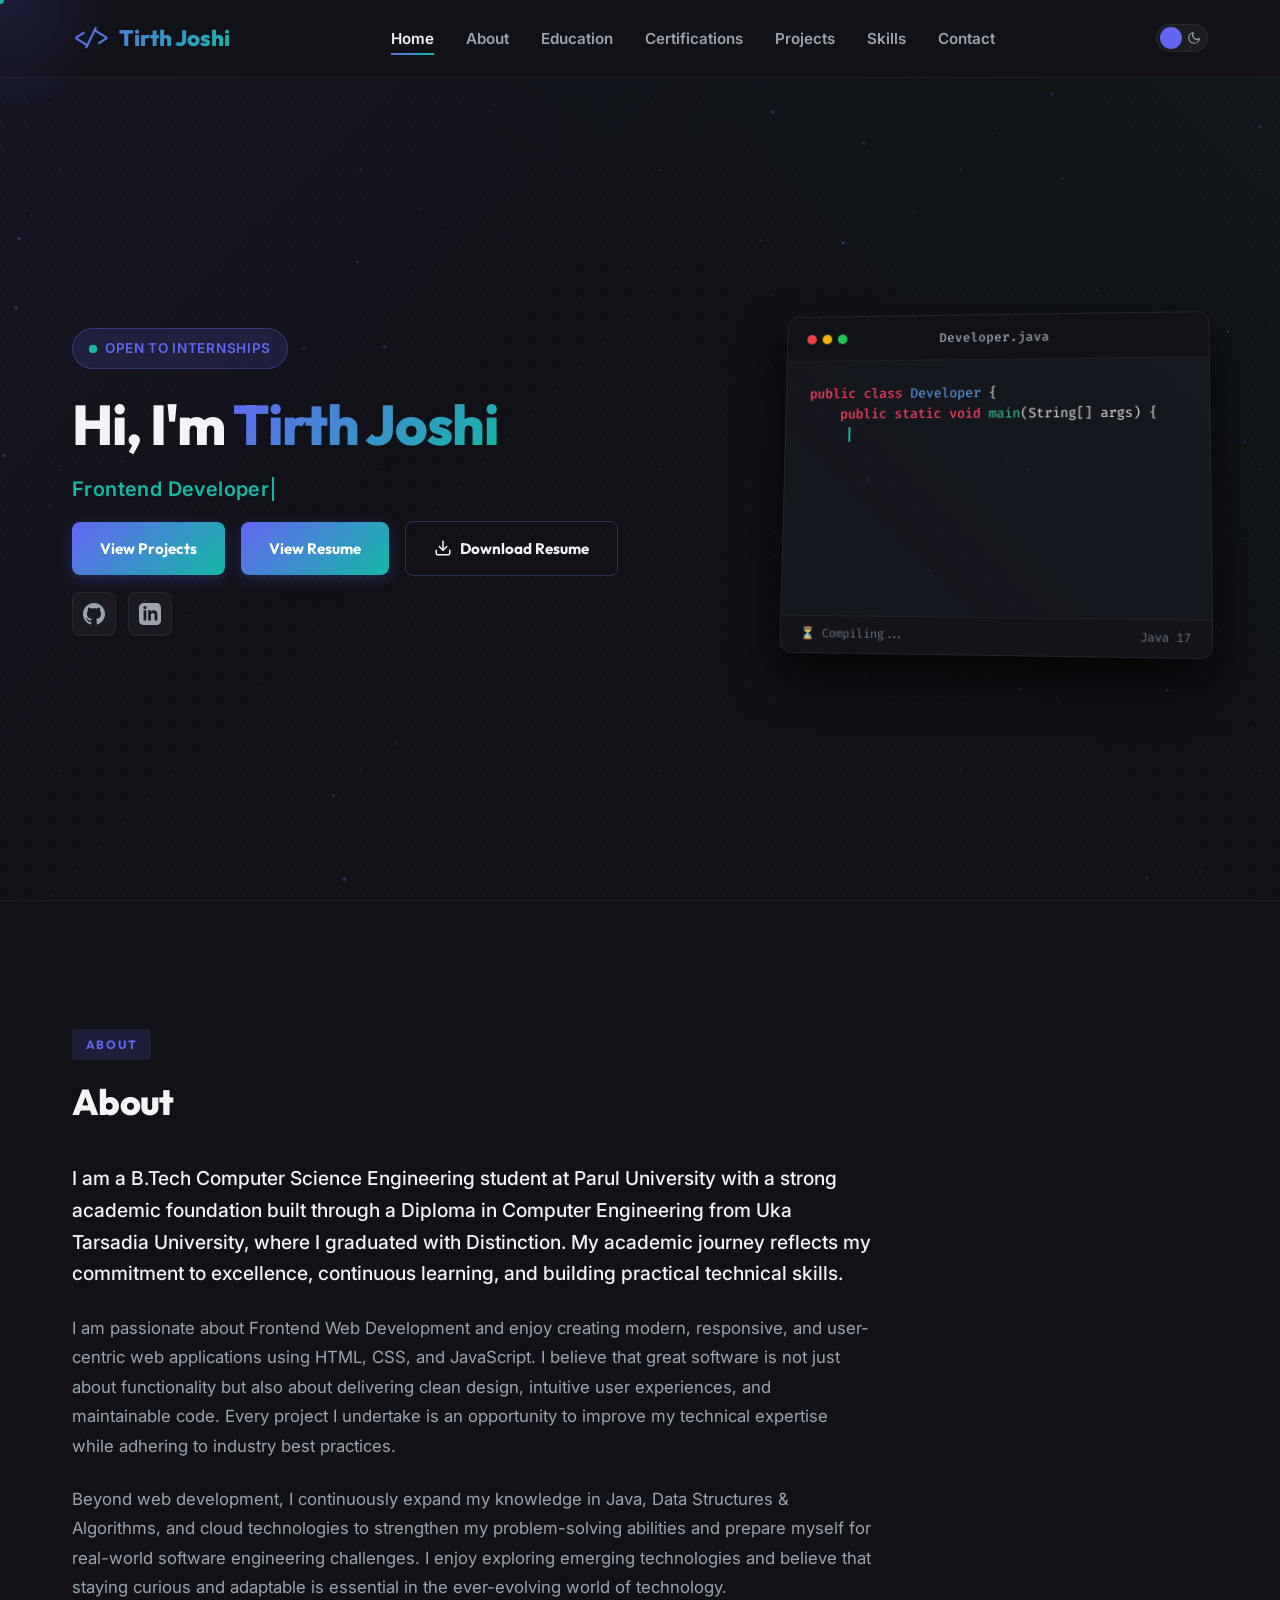
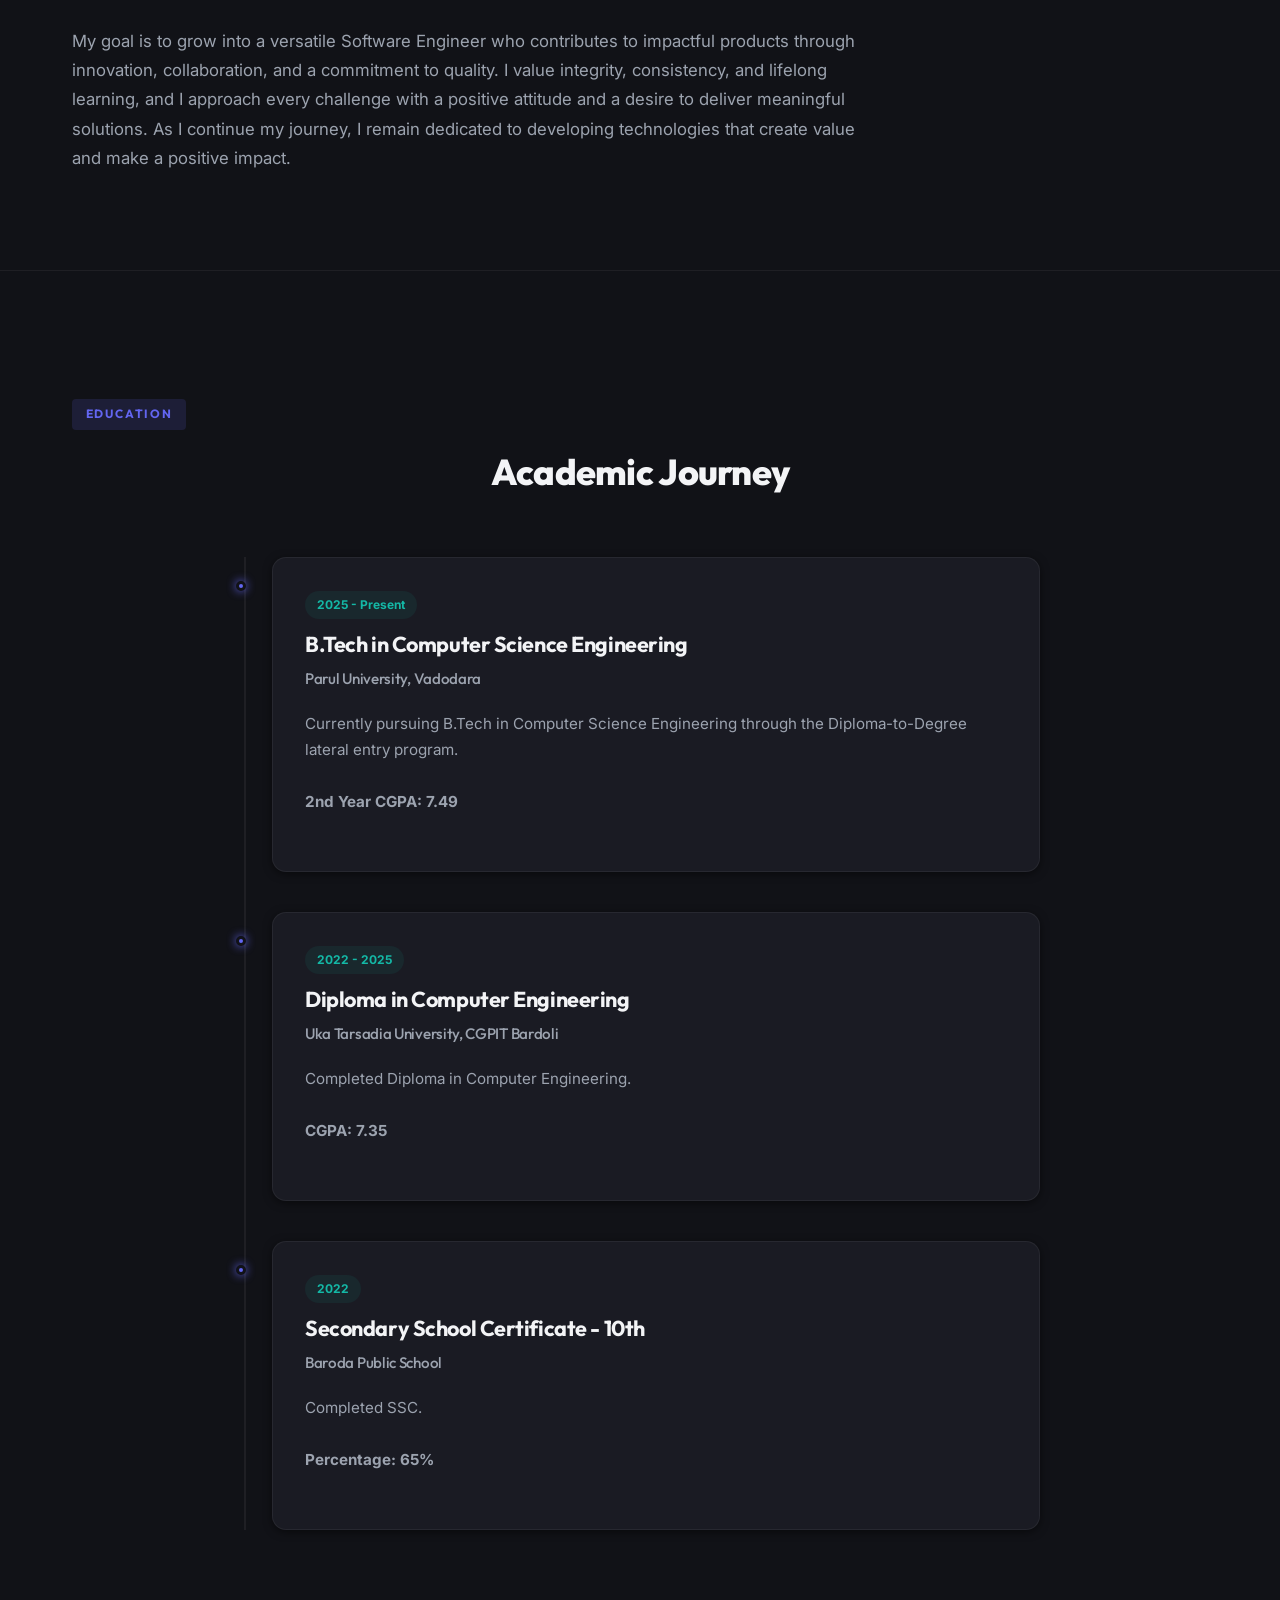
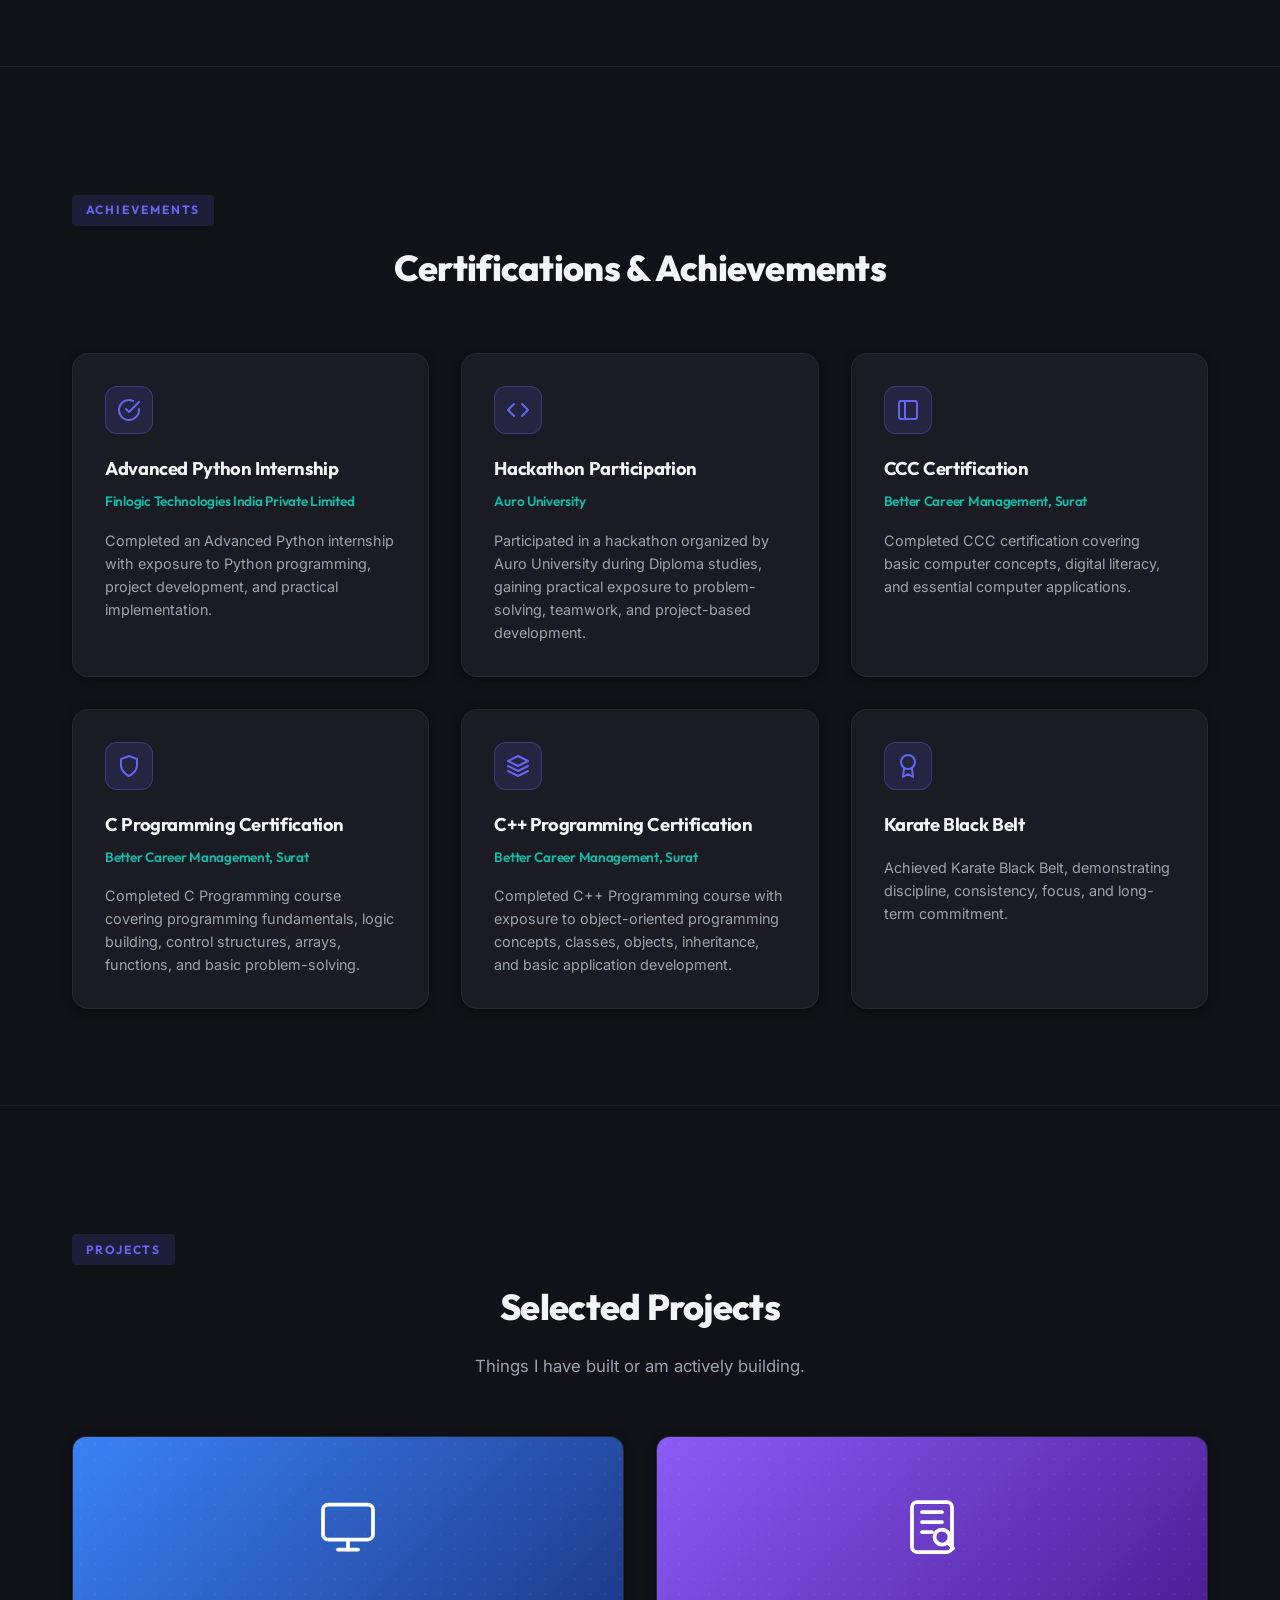
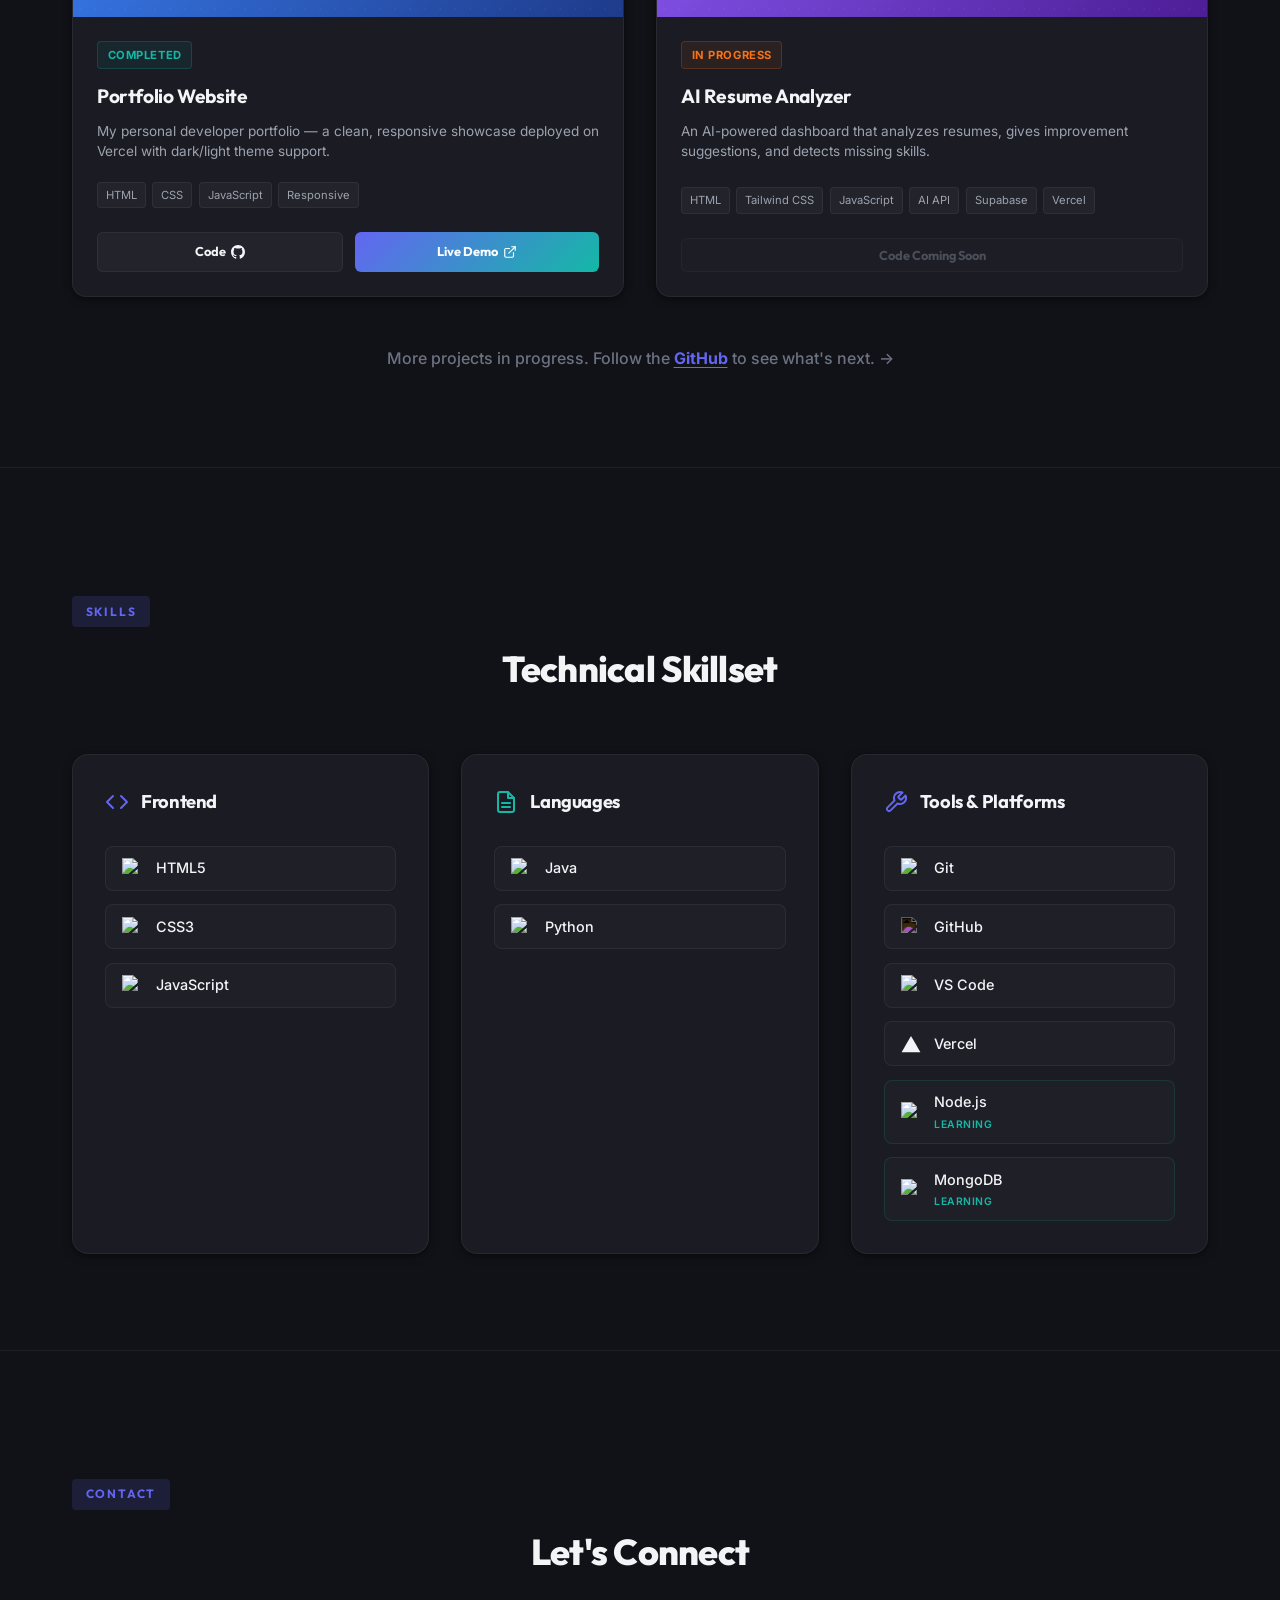
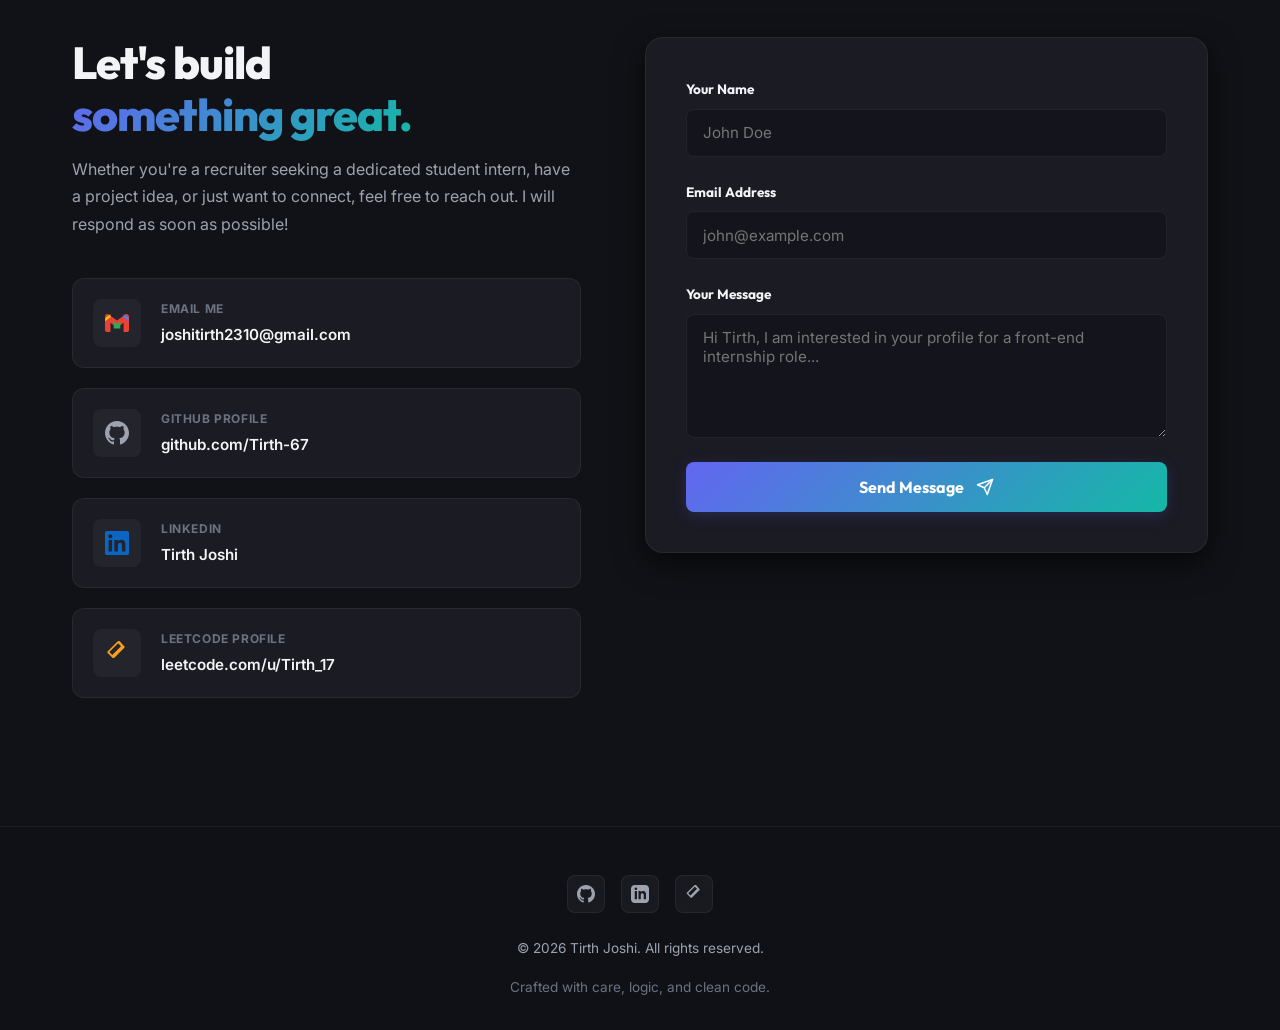
==== index.html @ 49f1813c "Remove tagline from hero section (again)" ====
<!DOCTYPE html>
<html lang="en">

<head>
    <meta charset="UTF-8">
    <meta name="viewport" content="width=device-width, initial-scale=1.0">
    <title>Tirth Joshi | Frontend Developer &amp; CSE Student</title>

    <!-- SEO & Social Media Meta Tags -->
    <meta name="description"
        content="Portfolio of Tirth Joshi — Frontend Developer and CSE Student at Parul University.">
    <meta property="og:title" content="Tirth Joshi | Frontend Developer &amp; CSE Student">
    <meta property="og:description"
        content="Portfolio of Tirth Joshi — Frontend Developer and CSE Student at Parul University">
    <meta property="og:type" content="website">

    <!-- Favicon -->
    <link rel="icon"
        href="data:image/svg+xml,<svg xmlns=%22http://www.w3.org/2000/svg%22 viewBox=%220 0 100 100%22><text y=%22.9em%22 font-size=%2290%22>💻</text></svg>">

    <!-- Google Fonts for Premium Typography -->
    <link rel="preconnect" href="https://fonts.googleapis.com">
    <link rel="preconnect" href="https://fonts.gstatic.com" crossorigin>
    <link
        href="https://fonts.googleapis.com/css2?family=Inter:wght@300;400;500;600;700;800&family=Outfit:wght@300;400;500;600;700;800;900&family=Fira+Code:wght@400;500&display=swap"
        rel="stylesheet">

    <link rel="stylesheet" href="style.css">
</head>

<body class="dark-theme">
    <!-- Interactive Glow & Custom Cursor -->
    <div class="custom-cursor"></div>
    <div class="cursor-glow"></div>

    <!-- Navigation -->
    <nav class="navbar">
        <div class="nav-container">
            <a href="#home" class="logo">
                <span class="logo-symbol">&lt;/&gt;</span> Tirth Joshi
            </a>
            <ul class="nav-menu">
                <li><a href="#home" class="nav-link active">Home</a></li>
                <li><a href="#about" class="nav-link">About</a></li>
                <li><a href="#education" class="nav-link">Education</a></li>
                <li><a href="#certifications" class="nav-link">Certifications</a></li>
                <li><a href="#projects" class="nav-link">Projects</a></li>
                <li><a href="#skills" class="nav-link">Skills</a></li>
                <li><a href="#contact" class="nav-link">Contact</a></li>
            </ul>
            <div class="nav-actions">
                <label class="theme-switch" for="checkbox" title="Toggle Theme">
                    <input type="checkbox" id="checkbox" />
                    <div class="slider round">
                        <span class="icon-sun">
                            <svg width="14" height="14" viewBox="0 0 24 24" fill="none" stroke="currentColor"
                                stroke-width="2" stroke-linecap="round" stroke-linejoin="round">
                                <circle cx="12" cy="12" r="5"></circle>
                                <line x1="12" y1="1" x2="12" y2="3"></line>
                                <line x1="12" y1="21" x2="12" y2="23"></line>
                                <line x1="4.22" y1="4.22" x2="5.64" y2="5.64"></line>
                                <line x1="18.36" y1="18.36" x2="19.78" y2="19.78"></line>
                                <line x1="1" y1="12" x2="3" y2="12"></line>
                                <line x1="21" y1="12" x2="23" y2="12"></line>
                                <line x1="4.22" y1="19.78" x2="5.64" y2="18.36"></line>
                                <line x1="18.36" y1="5.64" x2="19.78" y2="4.22"></line>
                            </svg>
                        </span>
                        <span class="icon-moon">
                            <svg width="14" height="14" viewBox="0 0 24 24" fill="none" stroke="currentColor"
                                stroke-width="2" stroke-linecap="round" stroke-linejoin="round">
                                <path d="M21 12.79A9 9 0 1 1 11.21 3 7 7 0 0 0 21 12.79z"></path>
                            </svg>
                        </span>
                    </div>
                </label>
                <div class="hamburger" id="hamburger" aria-label="Toggle menu">
                    <span></span>
                    <span></span>
                    <span></span>
                </div>
            </div>
        </div>
        <div class="mobile-overlay" id="mobileOverlay"></div>
    </nav>

    <!-- Pages Container (Natural Scrolling) -->
    <main class="main-content">
        <!-- Hero Section -->
        <section id="home" class="hero-section">
            <canvas class="particle-canvas" id="particleCanvas"></canvas>
            <div class="stars"></div>
            <div class="hero-container">
                <div class="hero-grid">
                    <div class="hero-info animate-on-load">
                        <div class="availability-badge">
                            <span class="pulse-dot"></span> Open to Internships
                        </div>
                        <h1 class="hero-title">
                            Hi, I'm <span class="gradient-text">Tirth Joshi</span>
                        </h1>
                        <p class="hero-role"><span class="typewriter-text" id="typewriterText"></span></p>
                        <div class="hero-buttons">
                            <a href="#projects" class="cta-button primary-btn">View Projects</a>

                            <a href="resume.pdf" target="_blank" class="cta-button primary-btn resume-view-btn">View
                                Resume</a>
                            <a href="resume.pdf" download class="cta-button secondary-btn resume-download-btn">
                                <svg width="18" height="18" viewBox="0 0 24 24" fill="none" stroke="currentColor"
                                    stroke-width="2" stroke-linecap="round" stroke-linejoin="round">
                                    <path d="M21 15v4a2 2 0 0 1-2 2H5a2 2 0 0 1-2-2v-4"></path>
                                    <polyline points="7 10 12 15 17 10"></polyline>
                                    <line x1="12" y1="15" x2="12" y2="3"></line>
                                </svg>
                                Download Resume
                            </a>

                            <div class="social-links-inline">
                                <a href="https://github.com/Tirth-67" target="_blank" rel="noopener"
                                    class="social-icon-link" title="GitHub">
                                    <svg width="22" height="22" viewBox="0 0 24 24" fill="currentColor">
                                        <path
                                            d="M12 0c-6.626 0-12 5.373-12 12 0 5.302 3.438 9.8 8.207 11.387.599.111.793-.261.793-.577v-2.234c-3.338.726-4.033-1.416-4.033-1.416-.546-1.387-1.333-1.756-1.333-1.756-1.089-.745.083-.729.083-.729 1.205.084 1.839 1.237 1.839 1.237 1.07 1.834 2.807 1.304 3.492.997.107-.775.418-1.305.762-1.604-2.665-.305-5.467-1.334-5.467-5.931 0-1.311.469-2.381 1.236-3.221-.124-.303-.535-1.524.117-3.176 0 0 1.008-.322 3.301 1.23.957-.266 1.983-.399 3.003-.404 1.02.005 2.047.138 3.006.404 2.291-1.552 3.297-1.23 3.297-1.23.653 1.653.242 2.874.118 3.176.77.84 1.235 1.911 1.235 3.221 0 4.609-2.807 5.624-5.479 5.921.43.372.823 1.102.823 2.222v3.293c0 .319.192.694.801.576 4.765-1.589 8.199-6.086 8.199-11.386 0-6.627-5.373-12-12-12z" />
                                    </svg>
                                </a>
                                <a href="https://www.linkedin.com/in/tirth-joshi-ab0537308/" target="_blank"
                                    rel="noopener" class="social-icon-link" title="LinkedIn">
                                    <svg width="22" height="22" viewBox="0 0 24 24" fill="currentColor">
                                        <path
                                            d="M19 0h-14c-2.761 0-5 2.239-5 5v14c0 2.761 2.239 5 5 5h14c2.762 0 5-2.239 5-5v-14c0-2.761-2.238-5-5-5zm-11 19h-3v-11h3v11zm-1.5-12.268c-.966 0-1.75-.779-1.75-1.75s.784-1.75 1.75-1.75 1.75.779 1.75 1.75-.784 1.75-1.75 1.75zm13.5 12.268h-3v-5.604c0-3.368-4-3.113-4 0v5.604h-3v-11h3v1.765c1.396-2.586 7-2.777 7 2.476v6.759z" />
                                    </svg>
                                </a>
                            </div>
                        </div>
                    </div>

                    <div class="hero-visual animate-on-load">
                        <!-- Glassmorphic Code IDE Preview Card -->
                        <div class="code-card">
                            <div class="code-card-header">
                                <div class="window-controls">
                                    <span class="control close-ctrl"></span>
                                    <span class="control minimize-ctrl"></span>
                                    <span class="control maximize-ctrl"></span>
                                </div>
                                <div class="tab-title">Developer.java</div>
                            </div>
                            <div class="code-card-body">
                                <pre><code id="codeBlock"><span class="code-keyword">public class</span> <span class="code-class">Developer</span> {
    <span class="code-keyword">public static void</span> <span class="code-method">main</span>(String[] args) {
        String name = <span class="code-string">"Tirth Joshi"</span>;
        String[] skills = {
            <span class="code-string">"Web Development"</span>,
            <span class="code-string">"Java Programming"</span>,
            <span class="code-string">"DSA &amp; Algorithms"</span>
        };
        
        <span class="code-keyword">boolean</span> readyToGrow = <span class="code-keyword">true</span>;
        <span class="code-keyword">if</span> (readyToGrow) {
            System.out.println(<span class="code-string">"Ready to build!"</span>);
        }
    }
}</code></pre>
                            </div>
                            <div class="code-card-footer">
                                <span class="terminal-status" id="terminalStatus">⏳ Compiling...</span>
                                <span class="terminal-lang">Java 17</span>
                            </div>
                        </div>
                    </div>
                </div>
            </div>
        </section>

        <!-- About Section -->
        <section id="about" class="about-section scroll-reveal">
            <div class="section-container">
                <span class="section-label">About</span>
                <h2 class="section-title-left">About</h2>
                <div class="about-content">
                    <p class="lead-text">
                        I am a B.Tech Computer Science Engineering student at Parul University with a strong academic
                        foundation built through a Diploma in Computer Engineering from Uka Tarsadia University, where I
                        graduated with Distinction. My academic journey reflects my commitment to excellence, continuous
                        learning, and building practical technical skills.
                    </p>
                    <p>
                        I am passionate about Frontend Web Development and enjoy creating modern, responsive, and
                        user-centric web applications using HTML, CSS, and JavaScript. I believe that great software is
                        not just about functionality but also about delivering clean design, intuitive user experiences,
                        and maintainable code. Every project I undertake is an opportunity to improve my technical
                        expertise while adhering to industry best practices.
                    </p>
                    <p>
                        Beyond web development, I continuously expand my knowledge in Java, Data Structures &amp;
                        Algorithms, and cloud technologies to strengthen my problem-solving abilities and prepare myself
                        for real-world software engineering challenges. I enjoy exploring emerging technologies and
                        believe that staying curious and adaptable is essential in the ever-evolving world of
                        technology.
                    </p>
                    <p>
                        My goal is to grow into a versatile Software Engineer who contributes to impactful products
                        through innovation, collaboration, and a commitment to quality. I value integrity, consistency,
                        and lifelong learning, and I approach every challenge with a positive attitude and a desire to
                        deliver meaningful solutions. As I continue my journey, I remain dedicated to developing
                        technologies that create value and make a positive impact.
                    </p>
                </div>
            </div>
        </section>

        <!-- Education Section -->
        <section id="education" class="education-section scroll-reveal">
            <div class="section-container">
                <span class="section-label">Education</span>
                <h2 class="section-title">Academic Journey</h2>

                <div class="education-timeline">
                    <!-- B.Tech -->
                    <div class="timeline-item reveal-item">
                        <div class="timeline-dot"></div>
                        <div class="timeline-card">
                            <div class="timeline-header">
                                <span class="timeline-date">2025 - Present</span>
                                <h3 class="timeline-degree">B.Tech in Computer Science Engineering</h3>
                                <h4 class="timeline-institute">Parul University, Vadodara</h4>
                            </div>
                            <div class="timeline-body">
                                <p class="timeline-desc">
                                    Currently pursuing B.Tech in Computer Science Engineering through the
                                    Diploma-to-Degree lateral entry program.
                                    <br><br><strong>2nd Year CGPA: 7.49</strong>
                                </p>
                            </div>
                        </div>
                    </div>

                    <!-- Diploma -->
                    <div class="timeline-item reveal-item">
                        <div class="timeline-dot"></div>
                        <div class="timeline-card">
                            <div class="timeline-header">
                                <span class="timeline-date">2022 - 2025</span>
                                <h3 class="timeline-degree">Diploma in Computer Engineering</h3>
                                <h4 class="timeline-institute">Uka Tarsadia University, CGPIT Bardoli</h4>
                            </div>
                            <div class="timeline-body">
                                <p class="timeline-desc">
                                    Completed Diploma in Computer Engineering.
                                    <br><br><strong>CGPA: 7.35</strong>
                                </p>
                            </div>
                        </div>
                    </div>

                    <!-- SSC -->
                    <div class="timeline-item reveal-item">
                        <div class="timeline-dot"></div>
                        <div class="timeline-card">
                            <div class="timeline-header">
                                <span class="timeline-date">2022</span>
                                <h3 class="timeline-degree">Secondary School Certificate - 10th</h3>
                                <h4 class="timeline-institute">Baroda Public School</h4>
                            </div>
                            <div class="timeline-body">
                                <p class="timeline-desc">
                                    Completed SSC.
                                    <br><br><strong>Percentage: 65%</strong>
                                </p>
                            </div>
                        </div>
                    </div>
                </div>
            </div>
        </section>

        <!-- Certifications & Achievements Section -->
        <section id="certifications" class="certifications-section scroll-reveal">
            <div class="section-container">
                <span class="section-label">Achievements</span>
                <h2 class="section-title">Certifications &amp; Achievements</h2>

                <div class="certifications-grid">
                    <!-- Certification 1 -->
                    <div class="cert-card reveal-item">
                        <div class="cert-icon-wrapper">
                            <svg class="cert-icon" viewBox="0 0 24 24" fill="none" stroke="currentColor"
                                stroke-width="2" stroke-linecap="round" stroke-linejoin="round">
                                <path d="M22 11.08V12a10 10 0 1 1-5.93-9.14"></path>
                                <polyline points="22 4 12 14.01 9 11.01"></polyline>
                            </svg>
                        </div>
                        <div class="cert-content">
                            <h3>Advanced Python Internship</h3>
                            <h4>Finlogic Technologies India Private Limited</h4>
                            <p>Completed an Advanced Python internship with exposure to Python programming, project
                                development, and practical implementation.</p>
                        </div>
                    </div>

                    <!-- Certification 2 -->
                    <div class="cert-card reveal-item">
                        <div class="cert-icon-wrapper">
                            <svg class="cert-icon" viewBox="0 0 24 24" fill="none" stroke="currentColor"
                                stroke-width="2" stroke-linecap="round" stroke-linejoin="round">
                                <polyline points="16 18 22 12 16 6"></polyline>
                                <polyline points="8 6 2 12 8 18"></polyline>
                            </svg>
                        </div>
                        <div class="cert-content">
                            <h3>Hackathon Participation</h3>
                            <h4>Auro University</h4>
                            <p>Participated in a hackathon organized by Auro University during Diploma studies, gaining
                                practical exposure to problem-solving, teamwork, and project-based development.</p>
                        </div>
                    </div>

                    <!-- Certification 3 -->
                    <div class="cert-card reveal-item">
                        <div class="cert-icon-wrapper">
                            <svg class="cert-icon" viewBox="0 0 24 24" fill="none" stroke="currentColor"
                                stroke-width="2" stroke-linecap="round" stroke-linejoin="round">
                                <rect x="3" y="3" width="18" height="18" rx="2" ry="2"></rect>
                                <line x1="9" y1="3" x2="9" y2="21"></line>
                            </svg>
                        </div>
                        <div class="cert-content">
                            <h3>CCC Certification</h3>
                            <h4>Better Career Management, Surat</h4>
                            <p>Completed CCC certification covering basic computer concepts, digital literacy, and
                                essential computer applications.</p>
                        </div>
                    </div>

                    <!-- Certification 4 -->
                    <div class="cert-card reveal-item">
                        <div class="cert-icon-wrapper">
                            <svg class="cert-icon" viewBox="0 0 24 24" fill="none" stroke="currentColor"
                                stroke-width="2" stroke-linecap="round" stroke-linejoin="round">
                                <path d="M12 22s8-4 8-10V5l-8-3-8 3v7c0 6 8 10 8 10z"></path>
                            </svg>
                        </div>
                        <div class="cert-content">
                            <h3>C Programming Certification</h3>
                            <h4>Better Career Management, Surat</h4>
                            <p>Completed C Programming course covering programming fundamentals, logic building, control
                                structures, arrays, functions, and basic problem-solving.</p>
                        </div>
                    </div>

                    <!-- Certification 5 -->
                    <div class="cert-card reveal-item">
                        <div class="cert-icon-wrapper">
                            <svg class="cert-icon" viewBox="0 0 24 24" fill="none" stroke="currentColor"
                                stroke-width="2" stroke-linecap="round" stroke-linejoin="round">
                                <path d="M12 2L2 7l10 5 10-5-10-5zM2 17l10 5 10-5M2 12l10 5 10-5"></path>
                            </svg>
                        </div>
                        <div class="cert-content">
                            <h3>C++ Programming Certification</h3>
                            <h4>Better Career Management, Surat</h4>
                            <p>Completed C++ Programming course with exposure to object-oriented programming concepts,
                                classes, objects, inheritance, and basic application development.</p>
                        </div>
                    </div>

                    <!-- Certification 6 -->
                    <div class="cert-card reveal-item">
                        <div class="cert-icon-wrapper">
                            <svg class="cert-icon" viewBox="0 0 24 24" fill="none" stroke="currentColor"
                                stroke-width="2" stroke-linecap="round" stroke-linejoin="round">
                                <circle cx="12" cy="8" r="7"></circle>
                                <polyline points="8.21 13.89 7 23 12 20 17 23 15.79 13.88"></polyline>
                            </svg>
                        </div>
                        <div class="cert-content">
                            <h3>Karate Black Belt</h3>
                            <h4></h4>
                            <p>Achieved Karate Black Belt, demonstrating discipline, consistency, focus, and long-term
                                commitment.</p>
                        </div>
                    </div>
                </div>
            </div>
        </section>

        <!-- Projects Section -->
        <section id="projects" class="projects-section scroll-reveal">
            <div class="section-container">
                <span class="section-label">Projects</span>
                <h2 class="section-title">Selected Projects</h2>
                <p class="section-subtitle">Things I have built or am actively building.</p>

                <div class="projects-grid">
                    <!-- Project 1: Portfolio Website -->
                    <div class="project-card reveal-item" onclick="openModal(0)">
                        <div class="project-card-visual gradient-portfolio">
                            <!-- Laptop SVG -->
                            <svg class="project-svg" viewBox="0 0 24 24" fill="none" stroke="currentColor"
                                stroke-width="1.5">
                                <rect x="2" y="3" width="20" height="14" rx="2" stroke-linecap="round"
                                    stroke-linejoin="round" />
                                <line x1="8" y1="21" x2="16" y2="21" stroke-linecap="round" />
                                <line x1="12" y1="17" x2="12" y2="21" stroke-linecap="round" />
                            </svg>
                        </div>
                        <div class="project-card-content">
                            <div class="project-header-meta">
                                <span class="status-badge completed">Completed</span>
                            </div>
                            <h3>Portfolio Website</h3>
                            <p class="project-summary">My personal developer portfolio — a clean, responsive showcase
                                deployed on Vercel with dark/light theme support.</p>
                            <div class="tech-tags">
                                <span class="tag">HTML</span>
                                <span class="tag">CSS</span>
                                <span class="tag">JavaScript</span>
                                <span class="tag">Responsive</span>
                            </div>
                            <div class="project-card-actions" onclick="event.stopPropagation()">
                                <a href="https://github.com/Tirth-67/tirth-joshi-portfolio" target="_blank"
                                    rel="noopener" class="project-btn github-btn">
                                    Code
                                    <svg width="14" height="14" viewBox="0 0 24 24" fill="currentColor">
                                        <path
                                            d="M12 0c-6.626 0-12 5.373-12 12 0 5.302 3.438 9.8 8.207 11.387.599.111.793-.261.793-.577v-2.234c-3.338.726-4.033-1.416-4.033-1.416-.546-1.387-1.333-1.756-1.333-1.756-1.089-.745.083-.729.083-.729 1.205.084 1.839 1.237 1.839 1.237 1.07 1.834 2.807 1.304 3.492.997.107-.775.418-1.305.762-1.604-2.665-.305-5.467-1.334-5.467-5.931 0-1.311.469-2.381 1.236-3.221-.124-.303-.535-1.524.117-3.176 0 0 1.008-.322 3.301 1.23.957-.266 1.983-.399 3.003-.404 1.02.005 2.047.138 3.006.404 2.291-1.552 3.297-1.23 3.297-1.23.653 1.653.242 2.874.118 3.176.77.84 1.235 1.911 1.235 3.221 0 4.609-2.807 5.624-5.479 5.921.43.372.823 1.102.823 2.222v3.293c0 .319.192.694.801.576 4.765-1.589 8.199-6.086 8.199-11.386 0-6.627-5.373-12-12-12z" />
                                    </svg>
                                </a>
                                <a href="https://tirth-joshi-portfolio.vercel.app" target="_blank" rel="noopener"
                                    class="project-btn live-btn">
                                    Live Demo
                                    <svg width="14" height="14" viewBox="0 0 24 24" fill="none" stroke="currentColor"
                                        stroke-width="2" stroke-linecap="round" stroke-linejoin="round">
                                        <path d="M18 13v6a2 2 0 0 1-2 2H5a2 2 0 0 1-2-2V8a2 2 0 0 1 2-2h6"></path>
                                        <polyline points="15 3 21 3 21 9"></polyline>
                                        <line x1="10" y1="14" x2="21" y2="3"></line>
                                    </svg>
                                </a>
                            </div>
                        </div>
                    </div>

                    <!-- Project 2: AI Resume Analyzer -->
                    <div class="project-card reveal-item" onclick="openModal(1)">
                        <div class="project-card-visual gradient-resume">
                            <!-- Resume/AI SVG -->
                            <svg class="project-svg" viewBox="0 0 24 24" fill="none" stroke="currentColor"
                                stroke-width="1.5">
                                <rect x="4" y="2" width="16" height="20" rx="2" stroke-linecap="round"
                                    stroke-linejoin="round" />
                                <line x1="8" y1="6" x2="16" y2="6" stroke-linecap="round" />
                                <line x1="8" y1="10" x2="16" y2="10" stroke-linecap="round" />
                                <line x1="8" y1="14" x2="12" y2="14" stroke-linecap="round" />
                                <circle cx="16" cy="16" r="3" stroke-linecap="round" stroke-linejoin="round" />
                                <line x1="18.5" y1="18.5" x2="20.5" y2="20.5" stroke-linecap="round" />
                            </svg>
                        </div>
                        <div class="project-card-content">
                            <div class="project-header-meta">
                                <span class="status-badge in-progress">In Progress</span>
                            </div>
                            <h3>AI Resume Analyzer</h3>
                            <p class="project-summary">An AI-powered dashboard that analyzes resumes, gives improvement
                                suggestions, and detects missing skills.</p>
                            <div class="tech-tags">
                                <span class="tag">HTML</span>
                                <span class="tag">Tailwind CSS</span>
                                <span class="tag">JavaScript</span>
                                <span class="tag">AI API</span>
                                <span class="tag">Supabase</span>
                                <span class="tag">Vercel</span>
                            </div>
                            <div class="project-card-actions" onclick="event.stopPropagation()">
                                <button class="project-btn disabled-btn" disabled>Code Coming Soon</button>
                            </div>
                        </div>
                    </div>
                </div>

                <p class="projects-followup">
                    More projects in progress. Follow the <a href="https://github.com/Tirth-67" target="_blank"
                        rel="noopener">GitHub</a> to see what's next. →
                </p>
            </div>
        </section>

        <!-- Skills Section -->
        <section id="skills" class="skills-section scroll-reveal">
            <div class="section-container">
                <span class="section-label">Skills</span>
                <h2 class="section-title">Technical Skillset</h2>

                <div class="skills-grid">
                    <!-- Category 1: Frontend -->
                    <div class="skills-card reveal-item">
                        <div class="skills-card-header">
                            <svg class="skills-cat-svg" width="24" height="24" viewBox="0 0 24 24" fill="none"
                                stroke="var(--accent-color)" stroke-width="2" stroke-linecap="round"
                                stroke-linejoin="round">
                                <polyline points="16 18 22 12 16 6"></polyline>
                                <polyline points="8 6 2 12 8 18"></polyline>
                            </svg>
                            <h3>Frontend</h3>
                        </div>
                        <div class="skills-list">
                            <div class="skill-badge-item">
                                <img src="https://cdn.jsdelivr.net/gh/devicons/devicon/icons/html5/html5-original.svg"
                                    alt="HTML5" loading="lazy">
                                <span>HTML5</span>
                            </div>
                            <div class="skill-badge-item">
                                <img src="https://cdn.jsdelivr.net/gh/devicons/devicon/icons/css3/css3-original.svg"
                                    alt="CSS3" loading="lazy">
                                <span>CSS3</span>
                            </div>
                            <div class="skill-badge-item">
                                <img src="https://cdn.jsdelivr.net/gh/devicons/devicon/icons/javascript/javascript-original.svg"
                                    alt="JavaScript" loading="lazy">
                                <span>JavaScript</span>
                            </div>
                        </div>
                    </div>

                    <!-- Category 2: Languages -->
                    <div class="skills-card reveal-item">
                        <div class="skills-card-header">
                            <svg class="skills-cat-svg" width="24" height="24" viewBox="0 0 24 24" fill="none"
                                stroke="var(--accent-teal)" stroke-width="2" stroke-linecap="round"
                                stroke-linejoin="round">
                                <path d="M14 2H6a2 2 0 0 0-2 2v16a2 2 0 0 0 2 2h12a2 2 0 0 0 2-2V8z"></path>
                                <polyline points="14 2 14 8 20 8"></polyline>
                                <line x1="16" y1="13" x2="8" y2="13"></line>
                                <line x1="16" y1="17" x2="8" y2="17"></line>
                            </svg>
                            <h3>Languages</h3>
                        </div>
                        <div class="skills-list">
                            <div class="skill-badge-item">
                                <img src="https://cdn.jsdelivr.net/gh/devicons/devicon/icons/java/java-original.svg"
                                    alt="Java" loading="lazy">
                                <span>Java</span>
                            </div>
                            <div class="skill-badge-item">
                                <img src="https://cdn.jsdelivr.net/gh/devicons/devicon/icons/python/python-original.svg"
                                    alt="Python" loading="lazy">
                                <span>Python</span>
                            </div>
                        </div>
                    </div>

                    <!-- Category 3: Tools & Platforms -->
                    <div class="skills-card reveal-item">
                        <div class="skills-card-header">
                            <svg class="skills-cat-svg" width="24" height="24" viewBox="0 0 24 24" fill="none"
                                stroke="var(--accent-color)" stroke-width="2" stroke-linecap="round"
                                stroke-linejoin="round">
                                <path
                                    d="M14.7 6.3a1 1 0 0 0 0 1.4l1.6 1.6a1 1 0 0 0 1.4 0l3.77-3.77a6 6 0 0 1-7.94 7.94l-6.91 6.91a2.12 2.12 0 0 1-3-3l6.91-6.91a6 6 0 0 1 7.94-7.94l-3.76 3.76z">
                                </path>
                            </svg>
                            <h3>Tools &amp; Platforms</h3>
                        </div>
                        <div class="skills-list">
                            <div class="skill-badge-item">
                                <img src="https://cdn.jsdelivr.net/gh/devicons/devicon/icons/git/git-original.svg"
                                    alt="Git" loading="lazy">
                                <span>Git</span>
                            </div>
                            <div class="skill-badge-item">
                                <img src="https://cdn.jsdelivr.net/gh/devicons/devicon/icons/github/github-original.svg"
                                    class="github-icon-svg" alt="GitHub" loading="lazy">
                                <span>GitHub</span>
                            </div>
                            <div class="skill-badge-item">
                                <img src="https://cdn.jsdelivr.net/gh/devicons/devicon/icons/vscode/vscode-original.svg"
                                    alt="VS Code" loading="lazy">
                                <span>VS Code</span>
                            </div>
                            <div class="skill-badge-item">
                                <svg width="20" height="20" viewBox="0 0 512 512" fill="currentColor"
                                    class="vercel-icon-svg">
                                    <path d="M256 48l240 416H16z" />
                                </svg>
                                <span>Vercel</span>
                            </div>
                            <div class="skill-badge-item skill-learning">
                                <img src="https://cdn.jsdelivr.net/gh/devicons/devicon/icons/nodejs/nodejs-original.svg"
                                    alt="Node.js" loading="lazy">
                                <div class="skill-name-group">
                                    <span>Node.js</span>
                                    <span class="learning-label">Learning</span>
                                </div>
                            </div>
                            <div class="skill-badge-item skill-learning">
                                <img src="https://cdn.jsdelivr.net/gh/devicons/devicon/icons/mongodb/mongodb-original.svg"
                                    alt="MongoDB" loading="lazy">
                                <div class="skill-name-group">
                                    <span>MongoDB</span>
                                    <span class="learning-label">Learning</span>
                                </div>
                            </div>
                        </div>
                    </div>
                </div>
            </div>
        </section>

        <!-- Contact Section -->
        <section id="contact" class="contact-section scroll-reveal">
            <div class="section-container">
                <span class="section-label">Contact</span>
                <h2 class="section-title">Let's Connect</h2>

                <div class="contact-grid">
                    <!-- Contact Cards / Info Links -->
                    <div class="contact-info-panel">
                        <h3 class="contact-headline">Let's build<br><span class="highlight">something great.</span></h3>
                        <p class="contact-subtext">
                            Whether you're a recruiter seeking a dedicated student intern, have a project idea, or just
                            want to connect, feel free to reach out. I will respond as soon as possible!
                        </p>

                        <div class="contact-cards-group">
                            <a href="mailto:joshitirth2310@gmail.com" class="contact-info-card reveal-item">
                                <span class="card-icon">
                                    <svg class="brand-icon" width="24" height="24" viewBox="0 0 24 24"
                                        xmlns="http://www.w3.org/2000/svg">
                                        <path
                                            d="M24 5.457v13.909c0 .904-.732 1.636-1.636 1.636h-3.819V11.73L12 16.64l-6.545-4.91v9.273H1.636A1.636 1.636 0 0 1 0 19.366V5.457c0-2.023 2.309-3.178 3.927-1.964L5.455 4.64 12 9.548l6.545-4.91 1.528-1.145C21.69 2.28 24 3.434 24 5.457z"
                                            fill="#EA4335" />
                                        <path d="M15.273 17.5v-7.147l-3.273 2.455-3.273-2.455v7.147h6.546z"
                                            fill="#34A853" />
                                        <path
                                            d="M5.455 10.353V3.206L1.636 6.07C.727 6.75 0 7.85 0 9.15v1.203l5.455-4.148z"
                                            fill="#FBBC04" />
                                        <path
                                            d="M18.545 10.353V3.206l3.819 2.864c.909.68 1.636 1.78 1.636 3.08v1.203l-5.455-4.148z"
                                            fill="#4285F4" />
                                    </svg>
                                </span>
                                <div class="card-details">
                                    <span class="card-label">Email Me</span>
                                    <span class="card-value">joshitirth2310@gmail.com</span>
                                </div>
                            </a>

                            <a href="https://github.com/Tirth-67" target="_blank" rel="noopener"
                                class="contact-info-card reveal-item">
                                <span class="card-icon">
                                    <svg class="brand-icon" width="24" height="24" viewBox="0 0 24 24"
                                        fill="currentColor">
                                        <path
                                            d="M12 0c-6.626 0-12 5.373-12 12 0 5.302 3.438 9.8 8.207 11.387.599.111.793-.261.793-.577v-2.234c-3.338.726-4.033-1.416-4.033-1.416-.546-1.387-1.333-1.756-1.333-1.756-1.089-.745.083-.729.083-.729 1.205.084 1.839 1.237 1.839 1.237 1.07 1.834 2.807 1.304 3.492.997.107-.775.418-1.305.762-1.604-2.665-.305-5.467-1.334-5.467-5.931 0-1.311.469-2.381 1.236-3.221-.124-.303-.535-1.524.117-3.176 0 0 1.008-.322 3.301 1.23.957-.266 1.983-.399 3.003-.404 1.02.005 2.047.138 3.006.404 2.291-1.552 3.297-1.23 3.297-1.23.653 1.653.242 2.874.118 3.176.77.84 1.235 1.911 1.235 3.221 0 4.609-2.807 5.624-5.479 5.921.43.372.823 1.102.823 2.222v3.293c0 .319.192.694.801.576 4.765-1.589 8.199-6.086 8.199-11.386 0-6.627-5.373-12-12-12z" />
                                    </svg>
                                </span>
                                <div class="card-details">
                                    <span class="card-label">GitHub Profile</span>
                                    <span class="card-value">github.com/Tirth-67</span>
                                </div>
                            </a>

                            <a href="https://www.linkedin.com/in/tirth-joshi-ab0537308/" target="_blank" rel="noopener"
                                class="contact-info-card reveal-item">
                                <span class="card-icon">
                                    <svg class="brand-icon" width="24" height="24" viewBox="0 0 24 24" fill="#0A66C2">
                                        <path
                                            d="M20.447 20.452h-3.554v-5.569c0-1.328-.027-3.037-1.852-3.037-1.853 0-2.136 1.445-2.136 2.939v5.667H9.351V9h3.414v1.561h.046c.477-.9 1.637-1.85 3.37-1.85 3.601 0 4.267 2.37 4.267 5.455v6.286zM5.337 7.433c-1.144 0-2.063-.926-2.063-2.065 0-1.138.92-2.063 2.063-2.063 1.14 0 2.064.925 2.064 2.063 0 1.139-.925 2.065-2.064 2.065zm1.782 13.019H3.555V9h3.564v11.452zM22.225 0H1.771C.792 0 0 .774 0 1.729v20.542C0 23.227.792 24 1.771 24h20.451C23.2 24 24 23.227 24 22.271V1.729C24 .774 23.2 0 22.222 0h.003z" />
                                    </svg>
                                </span>
                                <div class="card-details">
                                    <span class="card-label">LinkedIn</span>
                                    <span class="card-value">Tirth Joshi</span>
                                </div>
                            </a>

                            <a href="https://leetcode.com/u/Tirth_17/" target="_blank" rel="noopener"
                                class="contact-info-card reveal-item">
                                <span class="card-icon">
                                    <svg class="brand-icon" width="24" height="24" viewBox="0 0 24 24" fill="#FFA116">
                                        <path
                                            d="M13.483 0a1.374 1.374 0 0 0-.961.414l-9.75 9.75a1.374 1.374 0 0 0 0 1.942l4.635 4.635a1.35 1.35 0 0 0 1.912 0l9.75-9.75a1.375 1.375 0 0 0-.41-2.235L14.73.156A1.374 1.374 0 0 0 13.483 0zm-.375 2.183 2.946 2.947-8.79 8.79-2.946-2.947z" />
                                    </svg>
                                </span>
                                <div class="card-details">
                                    <span class="card-label">LeetCode Profile</span>
                                    <span class="card-value">leetcode.com/u/Tirth_17</span>
                                </div>
                            </a>
                        </div>
                    </div>

                    <!-- Web3Forms Form -->
                    <div class="contact-form-panel">
                        <form class="elegant-form" id="contactForm" action="https://api.web3forms.com/submit"
                            method="POST">
                            <input type="hidden" name="access_key" value="ef56aab5-2ebb-40eb-ae9a-ef116f0b7b12">

                            <div class="input-group">
                                <label for="form-name">Your Name</label>
                                <input type="text" id="form-name" name="name" placeholder="John Doe" required>
                            </div>

                            <div class="input-group">
                                <label for="form-email">Email Address</label>
                                <input type="email" id="form-email" name="email" placeholder="john@example.com"
                                    required>
                            </div>

                            <div class="input-group">
                                <label for="form-message">Your Message</label>
                                <textarea id="form-message" rows="5" name="message"
                                    placeholder="Hi Tirth, I am interested in your profile for a front-end internship role..."
                                    required></textarea>
                            </div>

                            <button type="submit" class="send-btn">
                                <span>Send Message</span>
                                <svg width="18" height="18" viewBox="0 0 24 24" fill="none" stroke="currentColor"
                                    stroke-width="2" stroke-linecap="round" stroke-linejoin="round">
                                    <line x1="22" y1="2" x2="11" y2="13"></line>
                                    <polygon points="22 2 15 22 11 13 2 9 22 2"></polygon>
                                </svg>
                            </button>
                        </form>
                    </div>
                </div>
            </div>
        </section>
    </main>

    <!-- Toast Notification Container -->
    <div class="toast-container" id="toastContainer"></div>

    <!-- Project Detail Modal -->
    <div id="projectModal" class="modal">
        <div class="modal-content">
            <span class="close" onclick="closeModal()" aria-label="Close modal">&times;</span>
            <div class="modal-body-content">
                <span class="modal-status-badge" id="modalStatusBadge"></span>
                <h2 id="modalTitle"></h2>
                <p id="modalDescription"></p>
                <div class="modal-tags-container">
                    <h4>Technologies Used:</h4>
                    <div class="modal-tags" id="modalTags"></div>
                </div>
                <div class="modal-links" id="modalLinks"></div>
                <div class="modal-close-wrapper">
                    <button class="modal-button" onclick="closeModal()">Close</button>
                </div>
            </div>
        </div>
    </div>

    <!-- Footer -->
    <!-- Back to Top Button -->
    <button class="back-to-top" id="backToTop" aria-label="Back to top">
        <svg viewBox="0 0 24 24" fill="none" stroke="currentColor" stroke-width="2.5" stroke-linecap="round"
            stroke-linejoin="round">
            <polyline points="18 15 12 9 6 15"></polyline>
        </svg>
    </button>

    <footer class="footer">
        <div class="footer-container">
            <div class="footer-social">
                <a href="https://github.com/Tirth-67" target="_blank" rel="noopener" aria-label="GitHub">
                    <svg width="18" height="18" viewBox="0 0 24 24" fill="currentColor">
                        <path
                            d="M12 0c-6.626 0-12 5.373-12 12 0 5.302 3.438 9.8 8.207 11.387.599.111.793-.261.793-.577v-2.234c-3.338.726-4.033-1.416-4.033-1.416-.546-1.387-1.333-1.756-1.333-1.756-1.089-.745.083-.729.083-.729 1.205.084 1.839 1.237 1.839 1.237 1.07 1.834 2.807 1.304 3.492.997.107-.775.418-1.305.762-1.604-2.665-.305-5.467-1.334-5.467-5.931 0-1.311.469-2.381 1.236-3.221-.124-.303-.535-1.524.117-3.176 0 0 1.008-.322 3.301 1.23.957-.266 1.983-.399 3.003-.404 1.02.005 2.047.138 3.006.404 2.291-1.552 3.297-1.23 3.297-1.23.653 1.653.242 2.874.118 3.176.77.84 1.235 1.911 1.235 3.221 0 4.609-2.807 5.624-5.479 5.921.43.372.823 1.102.823 2.222v3.293c0 .319.192.694.801.576 4.765-1.589 8.199-6.086 8.199-11.386 0-6.627-5.373-12-12-12z" />
                    </svg>
                </a>
                <a href="https://www.linkedin.com/in/tirth-joshi-ab0537308/" target="_blank" rel="noopener"
                    aria-label="LinkedIn">
                    <svg width="18" height="18" viewBox="0 0 24 24" fill="currentColor">
                        <path
                            d="M19 0h-14c-2.761 0-5 2.239-5 5v14c0 2.761 2.239 5 5 5h14c2.762 0 5-2.239 5-5v-14c0-2.761-2.238-5-5-5zm-11 19h-3v-11h3v11zm-1.5-12.268c-.966 0-1.75-.779-1.75-1.75s.784-1.75 1.75-1.75 1.75.779 1.75 1.75-.784 1.75-1.75 1.75zm13.5 12.268h-3v-5.604c0-3.368-4-3.113-4 0v5.604h-3v-11h3v1.765c1.396-2.586 7-2.777 7 2.476v6.759z" />
                    </svg>
                </a>
                <a href="https://leetcode.com/u/Tirth_17/" target="_blank" rel="noopener" aria-label="LeetCode">
                    <svg width="18" height="18" viewBox="0 0 24 24" fill="currentColor">
                        <path
                            d="M13.483 0a1.374 1.374 0 0 0-.961.414l-9.75 9.75a1.374 1.374 0 0 0 0 1.942l4.635 4.635a1.35 1.35 0 0 0 1.912 0l9.75-9.75a1.375 1.375 0 0 0-.41-2.235L14.73.156A1.374 1.374 0 0 0 13.483 0zm-.375 2.183 2.946 2.947-8.79 8.79-2.946-2.947z" />
                    </svg>
                </a>
            </div>
            <p>&copy; 2026 Tirth Joshi. All rights reserved.</p>
            <p class="footer-tagline">Crafted with care, logic, and clean code.</p>
        </div>
    </footer>

    <script src="script.js"></script>
</body>

</html>
---- style.css ----
/* ----------------------------------------------------
   DESIGN SYSTEM & VARIABLES
---------------------------------------------------- */
:root {
    /* Color Palette - Premium Dark with Neon Indigo/Teal */
    --dark-bg: #111217;
    --card-bg: #1a1b23;
    --card-border: rgba(255, 255, 255, 0.06);
    --card-border-hover: rgba(99, 102, 241, 0.35);
    
    --text-color: #f3f4f6;
    --text-light: #9ca3af;
    --text-muted: #6b7280;
    
    --accent-color: #6366f1;       /* Indigo */
    --accent-teal: #14b8a6;        /* Teal */
    --accent-glow: rgba(99, 102, 241, 0.15);
    --accent-gradient: linear-gradient(135deg, #6366f1 0%, #14b8a6 100%);
    
    --nav-bg: rgba(17, 18, 23, 0.8);
    --transition: all 0.35s cubic-bezier(0.4, 0, 0.2, 1);
    --font-heading: 'Outfit', -apple-system, sans-serif;
    --font-body: 'Inter', 'Plus Jakarta Sans', -apple-system, sans-serif;
    --font-mono: 'Fira Code', monospace;
    
    --shadow-sm: 0 2px 8px rgba(0, 0, 0, 0.5);
    --shadow-md: 0 10px 30px rgba(0, 0, 0, 0.6);
    --shadow-lg: 0 20px 50px rgba(0, 0, 0, 0.8);
    --shadow-glow: 0 0 30px rgba(99, 102, 241, 0.2);
}

[data-theme="light"] {
    --dark-bg: #F7F7F5;
    --card-bg: #FAFAFA;
    --card-border: #e5e7eb;
    --card-border-hover: rgba(99, 102, 241, 0.25);
    
    --text-color: #1F2937;
    --text-light: #4b5563;
    --text-muted: #6B7280;
    
    --accent-color: #4f46e5;       /* Premium Blue/Indigo */
    --accent-teal: #0d9488;        /* Darker Teal */
    --accent-glow: rgba(79, 70, 229, 0.08);
    --accent-gradient: linear-gradient(135deg, #4f46e5 0%, #0d9488 100%);
    
    --nav-bg: rgba(247, 247, 245, 0.85);
    --shadow-sm: 0 2px 8px rgba(0, 0, 0, 0.04);
    --shadow-md: 0 10px 30px rgba(0, 0, 0, 0.03);
    --shadow-lg: 0 20px 50px rgba(0, 0, 0, 0.06);
    --shadow-glow: 0 0 30px rgba(79, 70, 229, 0.06);
}

/* ----------------------------------------------------
   BASE RESET & UTILITIES
---------------------------------------------------- */
* {
    margin: 0;
    padding: 0;
    box-sizing: border-box;
    transition: background-color 0.4s ease, color 0.3s ease, border-color 0.4s ease, box-shadow 0.4s ease, fill 0.3s ease;
}

html {
    scroll-behavior: smooth;
    font-size: 16px;
}

body {
    font-family: var(--font-body);
    background: var(--dark-bg);
    color: var(--text-color);
    overflow-x: hidden;
    line-height: 1.65;
    position: relative;
    -webkit-font-smoothing: antialiased;
    font-size: 16px;
}

/* Premium subtle dot-grid background for dark mode */
body::before {
    content: '';
    position: fixed;
    top: 0;
    left: 0;
    width: 100%;
    height: 100%;
    background:
        radial-gradient(circle at 1px 1px, rgba(255, 255, 255, 0.03) 1px, transparent 0),
        linear-gradient(135deg, rgba(99, 102, 241, 0.05) 0%, transparent 45%),
        linear-gradient(225deg, rgba(20, 184, 166, 0.03) 0%, transparent 45%);
    background-size: 24px 24px, 100% 100%, 100% 100%;
    pointer-events: none;
    z-index: -2;
}

[data-theme="light"] body::before {
    background:
        linear-gradient(135deg, rgba(99, 102, 241, 0.03) 0%, transparent 45%),
        linear-gradient(225deg, rgba(20, 184, 166, 0.02) 0%, transparent 45%);
    background-size: 100% 100%, 100% 100%;
}

/* Twinkling stars container under hero */
.stars {
    position: absolute;
    top: 0;
    left: 0;
    width: 100%;
    height: 100%;
    background-image:
        radial-gradient(1.5px 1.5px at 20px 30px, var(--text-light), rgba(0, 0, 0, 0)),
        radial-gradient(1.5px 1.5px at 60px 170px, var(--text-color), rgba(0, 0, 0, 0)),
        radial-gradient(1px 1px at 150px 80px, var(--text-light), rgba(0, 0, 0, 0)),
        radial-gradient(1.5px 1.5px at 290px 310px, var(--text-color), rgba(0, 0, 0, 0));
    background-repeat: repeat;
    background-size: 300px 300px;
    opacity: 0.15;
    pointer-events: none;
    z-index: -1;
}

a {
    color: inherit;
    text-decoration: none;
}

h1, h2, h3, h4 {
    font-family: var(--font-heading);
    font-weight: 700;
    letter-spacing: -0.02em;
}

h1 { font-weight: 800; }
h2 { font-weight: 800; }

/* Custom Interactive Cursor */
.custom-cursor {
    width: 8px;
    height: 8px;
    background: var(--accent-teal);
    border-radius: 50%;
    position: fixed;
    pointer-events: none;
    z-index: 9999;
    transform: translate(-50%, -50%);
    transition: width 0.2s, height 0.2s, background-color 0.2s;
    display: none;
}

.cursor-glow {
    width: 250px;
    height: 250px;
    background: radial-gradient(circle, var(--accent-glow) 0%, transparent 65%);
    position: fixed;
    pointer-events: none;
    z-index: 9998;
    transform: translate(-50%, -50%);
    display: none;
}

@media (pointer: fine) {
    .custom-cursor,
    .cursor-glow {
        display: block;
    }
}

/* ----------------------------------------------------
   NAVIGATION BAR
---------------------------------------------------- */
.navbar {
    position: fixed;
    top: 0;
    left: 0;
    width: 100%;
    background: var(--nav-bg);
    -webkit-backdrop-filter: blur(16px);
    backdrop-filter: blur(16px);
    z-index: 1000;
    padding: 1.25rem 0;
    border-bottom: 1px solid var(--card-border);
    transition: padding 0.3s ease, background 0.3s ease, box-shadow 0.3s ease;
}

.navbar.scrolled {
    padding: 0.8rem 0;
    background: rgba(17, 18, 23, 0.95);
    box-shadow: 0 4px 20px rgba(0, 0, 0, 0.3);
}

[data-theme="light"] .navbar.scrolled {
    background: rgba(247, 247, 245, 0.95);
    box-shadow: 0 4px 20px rgba(0, 0, 0, 0.06);
}

.nav-container {
    max-width: 1200px;
    margin: 0 auto;
    padding: 0 2rem;
    display: flex;
    justify-content: space-between;
    align-items: center;
}

.logo {
    font-size: 1.4rem;
    font-weight: 800;
    display: flex;
    align-items: center;
    gap: 0.5rem;
    font-family: var(--font-heading);
    background: var(--accent-gradient);
    -webkit-background-clip: text;
    -webkit-text-fill-color: transparent;
    background-clip: text;
}

.logo-symbol {
    font-family: var(--font-mono);
    font-weight: 500;
}

.nav-menu {
    display: flex;
    list-style: none;
    gap: 2rem;
    align-items: center;
}

.nav-link {
    font-size: 0.95rem;
    font-weight: 600;
    color: var(--text-light);
    position: relative;
    padding: 0.25rem 0;
    transition: var(--transition);
}

.nav-link:hover,
.nav-link.active {
    color: var(--text-color);
}

.nav-link::after {
    content: '';
    position: absolute;
    bottom: -3px;
    left: 0;
    width: 0;
    height: 2px;
    background: var(--accent-gradient);
    transition: var(--transition);
}

.nav-link.active::after,
.nav-link:hover::after {
    width: 100%;
}

.nav-actions {
    display: flex;
    align-items: center;
    gap: 1.5rem;
}

/* Theme Switch UI */
.theme-switch {
    display: inline-block;
    height: 28px;
    position: relative;
    width: 52px;
}

.theme-switch input {
    display: none;
}

.slider {
    background-color: rgba(255, 255, 255, 0.05);
    bottom: 0;
    cursor: pointer;
    left: 0;
    position: absolute;
    right: 0;
    top: 0;
    transition: 0.4s;
    border-radius: 34px;
    display: flex;
    align-items: center;
    justify-content: space-between;
    padding: 0 6px;
    border: 1px solid var(--card-border);
}

[data-theme="light"] .slider {
    background-color: rgba(0, 0, 0, 0.04);
}

.slider::before {
    background-color: var(--accent-color);
    bottom: 2px;
    content: "";
    height: 22px;
    left: 3px;
    position: absolute;
    transition: 0.4s;
    width: 22px;
    border-radius: 50%;
    z-index: 2;
    box-shadow: 0 2px 4px rgba(0, 0, 0, 0.2);
}

input:checked + .slider::before {
    transform: translateX(22px);
    background-color: var(--accent-teal);
}

.icon-sun,
.icon-moon {
    z-index: 1;
    user-select: none;
    display: flex;
    align-items: center;
    justify-content: center;
    color: var(--text-light);
}

.icon-sun svg,
.icon-moon svg {
    width: 14px;
    height: 14px;
}

/* Hamburger */
.hamburger {
    display: none;
    flex-direction: column;
    cursor: pointer;
    gap: 5px;
    width: 24px;
    height: 18px;
    justify-content: space-between;
}

.hamburger span {
    width: 100%;
    height: 2px;
    background: var(--text-color);
    border-radius: 2px;
    transition: var(--transition);
}

.mobile-overlay {
    position: fixed;
    top: 0;
    left: 0;
    width: 100%;
    height: 100%;
    background: rgba(3, 7, 18, 0.6);
    backdrop-filter: blur(8px);
    -webkit-backdrop-filter: blur(8px);
    z-index: 998;
    opacity: 0;
    visibility: hidden;
    transition: var(--transition);
}

.mobile-overlay.active {
    opacity: 1;
    visibility: visible;
}

/* ----------------------------------------------------
   HERO / HOME SECTION
---------------------------------------------------- */
.hero-section {
    position: relative;
    min-height: 100vh;
    display: flex;
    align-items: center;
    padding: 8rem 0 4rem;
    overflow: hidden;
}

.hero-container {
    max-width: 1200px;
    margin: 0 auto;
    width: 100%;
    padding: 0 2rem;
    display: flex;
    flex-direction: column;
    gap: 4rem;
}

.hero-grid {
    display: grid;
    grid-template-columns: 1.2fr 0.8fr;
    gap: 4rem;
    align-items: center;
}

.hero-info {
    display: flex;
    flex-direction: column;
    align-items: flex-start;
}

.availability-badge {
    display: inline-flex;
    align-items: center;
    gap: 0.5rem;
    background: var(--accent-glow);
    border: 1px solid var(--card-border-hover);
    color: var(--accent-color);
    padding: 0.5rem 1rem;
    border-radius: 50px;
    font-size: 0.85rem;
    font-weight: 600;
    margin-bottom: 1.5rem;
    letter-spacing: 0.05em;
    text-transform: uppercase;
}

[data-theme="light"] .availability-badge {
    color: var(--accent-color);
    background: rgba(79, 70, 229, 0.08);
}

.pulse-dot {
    width: 8px;
    height: 8px;
    background: var(--accent-teal);
    border-radius: 50%;
    position: relative;
}

.pulse-dot::after {
    content: '';
    position: absolute;
    top: 0;
    left: 0;
    width: 100%;
    height: 100%;
    background: inherit;
    border-radius: inherit;
    animation: pulse 1.8s infinite;
}

@keyframes pulse {
    0% {
        transform: scale(1);
        opacity: 1;
    }
    100% {
        transform: scale(2.5);
        opacity: 0;
    }
}

.hero-title {
    font-size: 3.5rem;
    font-weight: 800;
    line-height: 1.15;
    margin-bottom: 1rem;
}

.gradient-text {
    background: var(--accent-gradient);
    -webkit-background-clip: text;
    -webkit-text-fill-color: transparent;
    background-clip: text;
}

.hero-role {
    font-size: 1.25rem;
    color: var(--accent-teal);
    font-weight: 600;
    margin-bottom: 0.75rem;
    letter-spacing: 0.02em;
    min-height: 1.8em;
}

.typewriter-text {
    border-right: 2px solid var(--accent-teal);
    padding-right: 3px;
    animation: blink-caret 0.75s step-end infinite;
}

@keyframes blink-caret {
    0%, 100% { border-color: var(--accent-teal); }
    50% { border-color: transparent; }
}

.hero-tagline {
    font-size: 1rem;
    color: var(--text-muted);
    line-height: 1.6;
    margin-bottom: 2.5rem;
    max-width: 600px;
    font-style: italic;
}

.hero-buttons {
    display: flex;
    align-items: center;
    gap: 1rem;
    flex-wrap: wrap;
}

/* Buttons System */
.cta-button {
    padding: 0.85rem 1.75rem;
    font-size: 0.95rem;
    font-weight: 700;
    border-radius: 8px;
    cursor: pointer;
    display: inline-flex;
    align-items: center;
    justify-content: center;
    gap: 0.5rem;
    transition: var(--transition);
    border: none;
    font-family: var(--font-heading);
}

.primary-btn {
    background: var(--accent-gradient);
    color: #ffffff;
    box-shadow: 0 4px 15px rgba(99, 102, 241, 0.25);
}

.primary-btn:hover {
    transform: translateY(-2px);
    box-shadow: 0 8px 25px rgba(99, 102, 241, 0.45);
}

.secondary-btn {
    background: transparent;
    color: var(--text-color);
    border: 1.5px solid var(--card-border-hover);
}

.secondary-btn:hover {
    background: var(--accent-glow);
    border-color: var(--accent-color);
    transform: translateY(-2px);
}

[data-theme="light"] .secondary-btn {
    background: transparent;
    border-color: rgba(79, 70, 229, 0.25);
}

[data-theme="light"] .secondary-btn:hover {
    background: rgba(79, 70, 229, 0.05);
    border-color: var(--accent-color);
}

/* Resume buttons - distinct styling */
.resume-view-btn {
    /* Inherits primary-btn styles */
}

.resume-download-btn {
    /* Inherits secondary-btn ghost style */
}

.social-links-inline {
    display: flex;
    gap: 0.75rem;
}

.social-icon-link {
    width: 44px;
    height: 44px;
    border-radius: 8px;
    display: flex;
    align-items: center;
    justify-content: center;
    background: rgba(255, 255, 255, 0.04);
    border: 1px solid var(--card-border);
    color: var(--text-light);
    transition: var(--transition);
}

[data-theme="light"] .social-icon-link {
    background: rgba(0, 0, 0, 0.02);
}

.social-icon-link:hover {
    color: var(--text-color);
    background: var(--accent-glow);
    border-color: var(--accent-color);
    transform: translateY(-2px);
}

/* Glassmorphic Code IDE Preview Card */
.hero-visual {
    perspective: 1000px;
}

.code-card {
    background: rgba(26, 27, 35, 0.65);
    border: 1px solid var(--card-border);
    border-radius: 12px;
    box-shadow: var(--shadow-lg);
    backdrop-filter: blur(12px);
    -webkit-backdrop-filter: blur(12px);
    overflow: hidden;
    width: 100%;
    max-width: 480px;
    margin: 0 auto;
    transform: rotateY(-5deg) rotateX(5deg);
    transition: transform 0.5s ease, box-shadow 0.6s ease;
}

.code-card.compiled {
    box-shadow: var(--shadow-lg), 0 0 40px rgba(16, 185, 129, 0.15);
}

.code-card:hover {
    transform: rotateY(0deg) rotateX(0deg) scale(1.02);
}

.code-card-header {
    background: rgba(17, 18, 23, 0.8);
    padding: 0.75rem 1.25rem;
    display: flex;
    align-items: center;
    border-bottom: 1px solid var(--card-border);
    position: relative;
}

.window-controls {
    display: flex;
    gap: 6px;
    position: absolute;
    left: 1.25rem;
}

.control {
    width: 10px;
    height: 10px;
    border-radius: 50%;
    display: inline-block;
}

.close-ctrl { background: #ef4444; }
.minimize-ctrl { background: #eab308; }
.maximize-ctrl { background: #22c55e; }

.tab-title {
    font-size: 0.8rem;
    font-family: var(--font-mono);
    color: var(--text-light);
    margin: 0 auto;
    font-weight: 500;
}

.code-card-body {
    padding: 1.5rem;
    overflow-x: auto;
    max-width: 100%;
}

.code-card-body pre {
    margin: 0;
}

.code-card-body code {
    font-family: var(--font-mono);
    font-size: 0.85rem;
    color: #e5e7eb;
    text-align: left;
    white-space: pre;
    display: block;
    line-height: 1.5;
    min-height: 210px;
}

.code-keyword { color: #f43f5e; font-weight: 500; }
.code-class { color: #60a5fa; }
.code-method { color: #34d399; }
.code-string { color: #fbbf24; }

/* Typing cursor animation */
.typing-cursor {
    display: inline-block;
    width: 2px;
    height: 1.1em;
    background: var(--accent-teal);
    margin-left: 1px;
    vertical-align: text-bottom;
    animation: blink-cursor 0.75s step-end infinite;
}

@keyframes blink-cursor {
    0%, 100% { opacity: 1; }
    50% { opacity: 0; }
}

.code-card-footer {
    background: rgba(17, 18, 23, 0.5);
    padding: 0.5rem 1.25rem;
    border-top: 1px solid var(--card-border);
    display: flex;
    justify-content: space-between;
    font-size: 0.75rem;
    color: var(--text-muted);
    font-family: var(--font-mono);
}

.terminal-status {
    color: var(--text-muted);
    transition: color 0.4s ease;
}

.terminal-status.success {
    color: #10b981;
}

/* ----------------------------------------------------
   SECTIONS LAYOUT & LABELS
---------------------------------------------------- */
section {
    scroll-margin-top: 100px;
}

.section-subtitle {
    text-align: center;
    color: var(--text-light);
    font-size: 1.05rem;
    max-width: 600px;
    margin: -2.5rem auto 3.5rem;
    line-height: 1.6;
}

.section-container {
    max-width: 1200px;
    margin: 0 auto;
    padding: 0 2rem;
}

.section-label {
    display: inline-block;
    font-family: var(--font-heading);
    font-size: 0.75rem;
    font-weight: 700;
    color: var(--accent-color);
    text-transform: uppercase;
    letter-spacing: 0.15em;
    background: var(--accent-glow);
    padding: 0.35rem 0.85rem;
    border-radius: 4px;
    margin-bottom: 0.75rem;
}

.section-title {
    font-size: 2.25rem;
    font-weight: 800;
    text-align: center;
    margin-bottom: 3.5rem;
    color: var(--text-color);
    position: relative;
}

.section-title-left {
    font-size: 2.25rem;
    font-weight: 800;
    margin-bottom: 2rem;
    color: var(--text-color);
}

/* ----------------------------------------------------
   ABOUT SECTION
---------------------------------------------------- */
.about-section {
    padding: 8rem 0 6rem;
    border-top: 1px solid var(--card-border);
}

.about-content {
    display: flex;
    flex-direction: column;
    gap: 1.5rem;
    max-width: 800px;
}

.about-content p {
    color: var(--text-light);
    font-size: 1.05rem;
    line-height: 1.75;
}

.about-content .lead-text {
    font-size: 1.2rem;
    color: var(--text-color);
    font-weight: 500;
    line-height: 1.65;
}

/* ----------------------------------------------------
   EDUCATION SECTION
---------------------------------------------------- */
.education-section {
    padding: 8rem 0 6rem;
    border-top: 1px solid var(--card-border);
}

.education-timeline {
    max-width: 800px;
    margin: 0 auto;
    position: relative;
    padding-left: 2rem;
}

.education-timeline::before {
    content: '';
    position: absolute;
    top: 0;
    left: 4px;
    width: 2px;
    height: 100%;
    background: var(--card-border);
}

.timeline-item {
    position: relative;
    margin-bottom: 2.5rem;
}

.timeline-dot {
    position: absolute;
    left: -2rem;
    top: 1.5rem;
    width: 10px;
    height: 10px;
    background: var(--accent-color);
    border-radius: 50%;
    border: 3px solid var(--dark-bg);
    box-shadow: 0 0 10px var(--accent-color);
    transform: translateX(-4px);
    z-index: 10;
}

.timeline-card {
    background: var(--card-bg);
    border: 1px solid var(--card-border);
    border-radius: 14px;
    padding: 2rem;
    box-shadow: var(--shadow-sm);
    transition: var(--transition);
}

.timeline-card:hover {
    border-color: var(--card-border-hover);
    transform: translateY(-2px);
    box-shadow: var(--shadow-md);
}

.timeline-header {
    margin-bottom: 1.25rem;
}

.timeline-date {
    display: inline-block;
    font-size: 0.75rem;
    font-weight: 700;
    color: var(--accent-teal);
    background: rgba(20, 184, 166, 0.08);
    padding: 0.25rem 0.75rem;
    border-radius: 50px;
    margin-bottom: 0.5rem;
}

.timeline-degree {
    font-size: 1.35rem;
    color: var(--text-color);
    margin-bottom: 0.25rem;
}

.timeline-institute {
    font-size: 0.95rem;
    color: var(--text-light);
    font-weight: 500;
}

.timeline-badge-group {
    display: flex;
    gap: 0.5rem;
    margin-bottom: 1.25rem;
}

.timeline-badge {
    font-size: 0.75rem;
    color: var(--text-light);
    background: rgba(255, 255, 255, 0.04);
    padding: 0.2rem 0.6rem;
    border-radius: 4px;
    border: 1px solid var(--card-border);
}

[data-theme="light"] .timeline-badge {
    background: rgba(0, 0, 0, 0.02);
}

.timeline-desc {
    font-size: 0.95rem;
    color: var(--text-light);
    margin-bottom: 1.5rem;
    line-height: 1.7;
}

.focus-areas h5 {
    font-size: 0.85rem;
    color: var(--text-color);
    margin-bottom: 0.5rem;
    text-transform: uppercase;
    letter-spacing: 0.05em;
}

.focus-badges {
    display: flex;
    flex-wrap: wrap;
    gap: 0.5rem;
}

.focus-badges span {
    font-size: 0.75rem;
    background: var(--accent-glow);
    color: var(--accent-color);
    padding: 0.25rem 0.6rem;
    border-radius: 4px;
    font-weight: 600;
}

/* ----------------------------------------------------
   PROJECTS SECTION
---------------------------------------------------- */
.projects-section {
    padding: 8rem 0 6rem;
    border-top: 1px solid var(--card-border);
}

/* Projects Grid */
.projects-grid {
    display: grid;
    grid-template-columns: repeat(auto-fit, minmax(320px, 1fr));
    gap: 2rem;
}

.project-card {
    background: var(--card-bg);
    border: 1px solid var(--card-border);
    border-radius: 14px;
    overflow: hidden;
    cursor: pointer;
    box-shadow: var(--shadow-sm);
    transition: var(--transition);
    display: flex;
    flex-direction: column;
    position: relative;
}

.project-card::before {
    content: '';
    position: absolute;
    inset: -1px;
    border-radius: 15px;
    padding: 1.5px;
    background: var(--accent-gradient);
    -webkit-mask: linear-gradient(#fff 0 0) content-box, linear-gradient(#fff 0 0);
    -webkit-mask-composite: xor;
    mask-composite: exclude;
    opacity: 0;
    transition: opacity 0.4s ease;
    z-index: 1;
    pointer-events: none;
}

.project-card:hover::before {
    opacity: 1;
}

.project-card:hover {
    transform: translateY(-6px);
    box-shadow: var(--shadow-md), 0 10px 40px rgba(99, 102, 241, 0.12);
}

/* Custom Gradient Visual Headers */
.project-card-visual {
    height: 180px;
    display: flex;
    align-items: center;
    justify-content: center;
    position: relative;
    overflow: hidden;
}

.project-svg {
    width: 60px;
    height: 60px;
    color: #ffffff;
    z-index: 2;
    transition: transform 0.4s ease;
}

.project-card:hover .project-svg {
    transform: scale(1.18) rotate(5deg);
}

.project-card-visual::before {
    content: '';
    position: absolute;
    top: 0;
    left: 0;
    width: 100%;
    height: 100%;
    background-image: radial-gradient(circle, rgba(255, 255, 255, 0.15) 1px, transparent 1px);
    background-size: 15px 15px;
    opacity: 0.35;
    z-index: 1;
}

.gradient-portfolio { background: linear-gradient(135deg, #3b82f6 0%, #1e3a8a 100%); }
.gradient-resume { background: linear-gradient(135deg, #8b5cf6 0%, #4c1d95 100%); }

/* Project details */
.project-card-content {
    padding: 1.5rem;
    display: flex;
    flex-direction: column;
    flex-grow: 1;
}

.project-header-meta {
    display: flex;
    justify-content: space-between;
    align-items: center;
    margin-bottom: 0.75rem;
}

.status-badge {
    font-size: 0.7rem;
    font-weight: 700;
    padding: 0.25rem 0.6rem;
    border-radius: 4px;
    text-transform: uppercase;
    letter-spacing: 0.05em;
}

.status-badge.completed {
    background: rgba(20, 184, 166, 0.08);
    color: var(--accent-teal);
    border: 1px solid rgba(20, 184, 166, 0.2);
}

.status-badge.in-progress {
    background: rgba(249, 115, 22, 0.08);
    color: #f97316;
    border: 1px solid rgba(249, 115, 22, 0.2);
}

.status-badge.coming-soon {
    background: rgba(107, 114, 128, 0.08);
    color: var(--text-light);
    border: 1px solid rgba(107, 114, 128, 0.2);
}

.project-card h3 {
    font-size: 1.2rem;
    color: var(--text-color);
    margin-bottom: 0.5rem;
}

.project-summary {
    font-size: 0.85rem;
    color: var(--text-light);
    line-height: 1.5;
    margin-bottom: 1.25rem;
    flex-grow: 1;
}

.tech-tags {
    display: flex;
    flex-wrap: wrap;
    gap: 0.4rem;
    margin-bottom: 1.5rem;
}

.tag {
    font-size: 0.7rem;
    background: rgba(255, 255, 255, 0.04);
    color: var(--text-light);
    padding: 0.2rem 0.5rem;
    border-radius: 4px;
    border: 1px solid var(--card-border);
}

[data-theme="light"] .tag {
    background: rgba(0, 0, 0, 0.02);
}

.project-card-actions {
    display: flex;
    gap: 0.75rem;
    margin-top: auto;
}

.project-btn {
    flex: 1;
    padding: 0.5rem 0.75rem;
    font-size: 0.8rem;
    font-weight: 700;
    border-radius: 6px;
    text-align: center;
    transition: var(--transition);
    display: inline-flex;
    align-items: center;
    justify-content: center;
    gap: 0.35rem;
    font-family: var(--font-heading);
}

.project-btn.github-btn {
    background: rgba(255, 255, 255, 0.04);
    color: var(--text-color);
    border: 1px solid var(--card-border);
}

.project-btn.github-btn:hover {
    background: var(--accent-glow);
    border-color: var(--accent-color);
}

.project-btn.live-btn {
    background: var(--accent-gradient);
    color: #ffffff;
    border: none;
}

.project-btn.live-btn:hover {
    opacity: 0.95;
    transform: translateY(-1px);
}

.disabled-btn {
    background: rgba(255, 255, 255, 0.02) !important;
    color: var(--text-muted) !important;
    border: 1px solid var(--card-border) !important;
    cursor: not-allowed;
    opacity: 0.6;
}

[data-theme="light"] .disabled-btn {
    background: rgba(0, 0, 0, 0.02) !important;
}

/* Projects follow-up text */
.projects-followup {
    text-align: center;
    margin-top: 3rem;
    font-size: 1rem;
    color: var(--text-muted);
    font-weight: 500;
}

.projects-followup a {
    color: var(--accent-color);
    font-weight: 700;
    text-decoration: underline;
    text-underline-offset: 3px;
    transition: var(--transition);
}

.projects-followup a:hover {
    color: var(--accent-teal);
}

/* ----------------------------------------------------
   SKILLS SECTION
---------------------------------------------------- */
.skills-section {
    padding: 8rem 0 6rem;
    border-top: 1px solid var(--card-border);
}

.skills-grid {
    display: grid;
    grid-template-columns: repeat(3, 1fr);
    gap: 2rem;
}

.skills-card {
    background: var(--card-bg);
    border: 1px solid var(--card-border);
    padding: 2rem;
    border-radius: 16px;
    box-shadow: var(--shadow-sm);
    transition: var(--transition);
}

.skills-card:hover {
    transform: translateY(-4px);
    border-color: var(--card-border-hover);
    box-shadow: var(--shadow-md);
}

.skills-card-header {
    display: flex;
    align-items: center;
    gap: 0.75rem;
    margin-bottom: 1.75rem;
}

.skills-cat-svg {
    flex-shrink: 0;
}

.skills-card-header h3 {
    font-size: 1.15rem;
    color: var(--text-color);
}

.skills-list {
    display: flex;
    flex-direction: column;
    gap: 0.85rem;
}

/* Skills Badges */
.skill-badge-item {
    display: flex;
    align-items: center;
    gap: 0.85rem;
    padding: 0.6rem 1rem;
    background: rgba(255, 255, 255, 0.02);
    border: 1px solid var(--card-border);
    border-radius: 8px;
    transition: var(--transition);
}

[data-theme="light"] .skill-badge-item {
    background: rgba(0, 0, 0, 0.02);
}

.skill-badge-item img {
    width: 20px;
    height: 20px;
    flex-shrink: 0;
}

.skill-badge-item span {
    font-size: 0.9rem;
    font-weight: 500;
    color: var(--text-color);
}

.skill-badge-item:hover {
    transform: translateX(6px);
    background: var(--accent-glow);
    border-color: var(--accent-color);
}

/* Learning label for skills */
.skill-name-group {
    display: flex;
    flex-direction: column;
    gap: 0.1rem;
}

.skill-name-group span:first-child {
    font-size: 0.9rem;
    font-weight: 500;
    color: var(--text-color);
}

.learning-label {
    font-size: 0.65rem !important;
    color: var(--accent-teal) !important;
    font-weight: 600 !important;
    text-transform: uppercase;
    letter-spacing: 0.05em;
}

.skill-learning {
    border-color: rgba(20, 184, 166, 0.15);
}

.skill-learning:hover {
    background: rgba(20, 184, 166, 0.08);
    border-color: var(--accent-teal);
}

.github-icon-svg {
    filter: invert(1);
}

[data-theme="light"] .github-icon-svg {
    filter: invert(0);
}

/* ----------------------------------------------------
   CERTIFICATIONS SECTION
---------------------------------------------------- */
.certifications-section {
    padding: 8rem 0 6rem;
    border-top: 1px solid var(--card-border);
}

.certifications-grid {
    display: grid;
    grid-template-columns: repeat(auto-fit, minmax(300px, 1fr));
    gap: 2rem;
}

.cert-card {
    background: var(--card-bg);
    border: 1px solid var(--card-border);
    padding: 2rem;
    border-radius: 16px;
    box-shadow: var(--shadow-sm);
    transition: var(--transition);
    display: flex;
    flex-direction: column;
    gap: 1.25rem;
}

.cert-card:hover {
    transform: translateY(-4px);
    border-color: var(--card-border-hover);
    box-shadow: var(--shadow-md);
}

.cert-icon-wrapper {
    width: 48px;
    height: 48px;
    background: var(--accent-glow);
    border-radius: 12px;
    display: flex;
    align-items: center;
    justify-content: center;
    color: var(--accent-color);
    border: 1px solid var(--card-border-hover);
}

.cert-icon {
    width: 24px;
    height: 24px;
}

.cert-content h3 {
    font-size: 1.15rem;
    color: var(--text-color);
    margin-bottom: 0.35rem;
}

.cert-content h4 {
    font-size: 0.85rem;
    color: var(--accent-teal);
    margin-bottom: 1rem;
    font-weight: 600;
}

.cert-content p {
    font-size: 0.9rem;
    color: var(--text-light);
    line-height: 1.6;
}

/* ----------------------------------------------------
   CONTACT SECTION & FORM
---------------------------------------------------- */
.contact-section {
    padding: 8rem 0 8rem;
    border-top: 1px solid var(--card-border);
}

.contact-grid {
    display: grid;
    grid-template-columns: 0.95fr 1.05fr;
    gap: 4rem;
    align-items: start;
}

.contact-headline {
    font-size: 2.8rem;
    line-height: 1.15;
    font-weight: 800;
    margin-bottom: 1rem;
}

.contact-headline .highlight {
    background: var(--accent-gradient);
    -webkit-background-clip: text;
    -webkit-text-fill-color: transparent;
    background-clip: text;
}

.contact-subtext {
    font-size: 1rem;
    color: var(--text-light);
    line-height: 1.7;
    margin-bottom: 2.5rem;
}

.contact-cards-group {
    display: flex;
    flex-direction: column;
    gap: 1.25rem;
}

.contact-info-card {
    display: flex;
    align-items: center;
    gap: 1.25rem;
    padding: 1.25rem;
    background: var(--card-bg);
    border: 1px solid var(--card-border);
    border-radius: 12px;
    transition: var(--transition);
}

.contact-info-card:hover {
    transform: translateX(8px);
    border-color: var(--card-border-hover);
    box-shadow: var(--shadow-sm);
    background: var(--accent-glow);
}

.card-icon {
    font-size: 1.5rem;
    width: 48px;
    height: 48px;
    border-radius: 8px;
    background: rgba(255, 255, 255, 0.04);
    display: flex;
    align-items: center;
    justify-content: center;
    color: var(--text-light);
    transition: var(--transition);
    flex-shrink: 0;
}

[data-theme="light"] .card-icon {
    background: rgba(0, 0, 0, 0.02);
}

.contact-info-card:hover .card-icon {
    background: var(--accent-color);
    color: #ffffff;
}

.card-details {
    display: flex;
    flex-direction: column;
    gap: 0.2rem;
}

.card-label {
    font-size: 0.75rem;
    text-transform: uppercase;
    letter-spacing: 0.05em;
    color: var(--text-muted);
    font-weight: 700;
}

.card-value {
    font-size: 0.95rem;
    font-weight: 600;
    color: var(--text-color);
}

/* Elegant Form */
.elegant-form {
    background: var(--card-bg);
    border: 1px solid var(--card-border);
    padding: 2.5rem;
    border-radius: 18px;
    box-shadow: var(--shadow-md);
    display: flex;
    flex-direction: column;
    gap: 1.5rem;
}

.input-group {
    display: flex;
    flex-direction: column;
    gap: 0.5rem;
}

.input-group label {
    font-size: 0.85rem;
    font-weight: 700;
    color: var(--text-color);
    font-family: var(--font-heading);
}

.input-group input,
.input-group textarea {
    width: 100%;
    padding: 0.85rem 1rem;
    background: rgba(0, 0, 0, 0.2);
    border: 1px solid var(--card-border);
    border-radius: 8px;
    font-family: inherit;
    font-size: 0.95rem;
    color: var(--text-color);
    transition: var(--transition);
}

[data-theme="light"] .input-group input,
[data-theme="light"] .input-group textarea {
    background: rgba(0, 0, 0, 0.02);
}

.input-group input:focus,
.input-group textarea:focus {
    outline: none;
    border-color: var(--accent-color);
    background: rgba(99, 102, 241, 0.02);
    box-shadow: 0 0 0 3px rgba(99, 102, 241, 0.15);
}

.send-btn {
    display: flex;
    align-items: center;
    justify-content: center;
    gap: 0.75rem;
    padding: 0.95rem;
    background: var(--accent-gradient);
    color: #ffffff;
    border: none;
    border-radius: 8px;
    font-size: 1rem;
    font-weight: 700;
    cursor: pointer;
    transition: var(--transition);
    font-family: var(--font-heading);
    box-shadow: 0 4px 15px rgba(99, 102, 241, 0.2);
}

.send-btn:hover {
    transform: translateY(-2px);
    box-shadow: 0 8px 25px rgba(99, 102, 241, 0.35);
}

/* ----------------------------------------------------
   MODAL POPUP
---------------------------------------------------- */
.modal {
    display: none;
    position: fixed;
    z-index: 2000;
    left: 0;
    top: 0;
    width: 100%;
    height: 100%;
    background-color: rgba(3, 7, 18, 0.8);
    backdrop-filter: blur(8px);
    -webkit-backdrop-filter: blur(8px);
    animation: modalFadeIn 0.3s ease;
}

@keyframes modalFadeIn {
    from { opacity: 0; }
    to { opacity: 1; }
}

.modal-content {
    background: var(--card-bg);
    margin: 10vh auto;
    padding: 2.5rem;
    border: 1px solid var(--card-border);
    border-radius: 16px;
    width: 90%;
    max-width: 580px;
    box-shadow: var(--shadow-lg);
    position: relative;
    animation: modalSlideDown 0.35s cubic-bezier(0.34, 1.56, 0.64, 1);
}

@keyframes modalSlideDown {
    from {
        opacity: 0;
        transform: translateY(-40px) scale(0.95);
    }
    to {
        opacity: 1;
        transform: translateY(0) scale(1);
    }
}

.close {
    position: absolute;
    right: 1.5rem;
    top: 1.25rem;
    color: var(--text-light);
    font-size: 2rem;
    font-weight: 300;
    cursor: pointer;
    transition: var(--transition);
    line-height: 1;
}

.close:hover {
    color: var(--text-color);
}

.modal-body-content {
    display: flex;
    flex-direction: column;
    gap: 1.25rem;
    text-align: left;
}

.modal-status-badge {
    align-self: flex-start;
    font-size: 0.7rem;
    font-weight: 700;
    padding: 0.25rem 0.6rem;
    border-radius: 4px;
    text-transform: uppercase;
    letter-spacing: 0.05em;
}

.modal-body-content h2 {
    font-size: 1.75rem;
    color: var(--text-color);
}

.modal-body-content p {
    color: var(--text-light);
    font-size: 0.95rem;
    line-height: 1.6;
}

.modal-tags-container h4 {
    font-size: 0.85rem;
    margin-bottom: 0.5rem;
    color: var(--text-color);
    text-transform: uppercase;
    letter-spacing: 0.05em;
}

.modal-tags {
    display: flex;
    gap: 0.5rem;
    flex-wrap: wrap;
}

.modal-links {
    display: flex;
    gap: 1rem;
    margin-top: 0.75rem;
}

.modal-links .project-btn {
    padding: 0.7rem 1.25rem;
}

.modal-close-wrapper {
    margin-top: 1rem;
    display: flex;
    justify-content: flex-end;
}

.modal-button {
    padding: 0.65rem 1.5rem;
    background: rgba(255, 255, 255, 0.04);
    border: 1px solid var(--card-border);
    border-radius: 6px;
    color: var(--text-color);
    font-weight: 600;
    cursor: pointer;
    transition: var(--transition);
    font-family: var(--font-heading);
}

.modal-button:hover {
    background: rgba(255, 255, 255, 0.08);
}

/* ----------------------------------------------------
   FOOTER
---------------------------------------------------- */
.footer {
    text-align: center;
    padding: 3rem 0 2rem;
    background: rgba(17, 18, 23, 0.9);
    color: var(--text-light);
    border-top: 1px solid var(--card-border);
}

[data-theme="light"] .footer {
    background: rgba(247, 248, 252, 0.9);
}

.footer-container {
    max-width: 1200px;
    margin: 0 auto;
    padding: 0 2rem;
    display: flex;
    flex-direction: column;
    align-items: center;
    gap: 1rem;
}

.footer-social {
    display: flex;
    gap: 1rem;
    margin-bottom: 0.5rem;
}

.footer-social a {
    width: 38px;
    height: 38px;
    border-radius: 8px;
    display: flex;
    align-items: center;
    justify-content: center;
    background: rgba(255, 255, 255, 0.04);
    border: 1px solid var(--card-border);
    color: var(--text-light);
    transition: var(--transition);
}

[data-theme="light"] .footer-social a {
    background: rgba(0, 0, 0, 0.02);
}

.footer-social a:hover {
    color: #fff;
    background: var(--accent-gradient);
    border-color: transparent;
    transform: translateY(-3px);
}

.footer p {
    font-size: 0.85rem;
}

.footer-tagline {
    font-size: 0.75rem;
    color: var(--text-muted);
}

/* Back to Top Button */
.back-to-top {
    position: fixed;
    bottom: 2rem;
    right: 2rem;
    width: 44px;
    height: 44px;
    border-radius: 12px;
    background: var(--accent-gradient);
    color: #fff;
    border: none;
    cursor: pointer;
    display: flex;
    align-items: center;
    justify-content: center;
    z-index: 900;
    opacity: 0;
    visibility: hidden;
    transform: translateY(10px);
    transition: opacity 0.3s ease, visibility 0.3s ease, transform 0.3s ease;
    box-shadow: 0 4px 15px rgba(99, 102, 241, 0.3);
}

.back-to-top.visible {
    opacity: 1;
    visibility: visible;
    transform: translateY(0);
}

.back-to-top:hover {
    transform: translateY(-3px);
    box-shadow: 0 6px 20px rgba(99, 102, 241, 0.45);
}

.back-to-top svg {
    width: 20px;
    height: 20px;
}

/* ----------------------------------------------------
   INTERACTION ANIMATIONS (Intersection Observer)
---------------------------------------------------- */
/* --- SCROLL REVEAL SYSTEM --- */
.scroll-reveal {
    opacity: 0;
    transform: translateY(30px);
    transition: opacity 0.7s cubic-bezier(0.16, 1, 0.3, 1), transform 0.7s cubic-bezier(0.16, 1, 0.3, 1);
}

.scroll-reveal.active {
    opacity: 1;
    transform: translateY(0) translateX(0);
}

/* Staggered child reveal items */
.reveal-item {
    opacity: 0;
    transform: translateY(25px);
    transition: opacity 0.6s cubic-bezier(0.16, 1, 0.3, 1), transform 0.6s cubic-bezier(0.16, 1, 0.3, 1);
}

.reveal-item.revealed {
    opacity: 1;
    transform: translateY(0) translateX(0);
}

/* Directional variants */
.reveal-left {
    transform: translateX(-30px);
}

.reveal-right {
    transform: translateX(30px);
}

.reveal-scale {
    transform: scale(0.92);
}

.animate-on-load {
    opacity: 0;
    transform: translateY(20px);
    animation: fadeInUp 0.8s forwards;
}

.hero-visual.animate-on-load {
    animation-delay: 0.2s;
}

@keyframes fadeInUp {
    to {
        opacity: 1;
        transform: translateY(0);
    }
}

/* Magnet Elements Hover Translation */
.cta-button, .send-btn, .social-icon-link, .project-card, .contact-info-card {
    transition: transform 0.25s cubic-bezier(0.25, 0.8, 0.25, 1);
}

/* ----------------------------------------------------
   RESPONSIVE DESIGN (BREAKPOINTS)
---------------------------------------------------- */

/* Desktop / Tablet Large */
@media (max-width: 1024px) {
    .hero-grid {
        grid-template-columns: 1fr;
        gap: 3.5rem;
        text-align: center;
    }
    
    .hero-info {
        align-items: center;
    }
    
    .hero-buttons {
        justify-content: center;
    }
    
    .contact-grid {
        grid-template-columns: 1fr;
        gap: 3.5rem;
    }
    
    .skills-grid {
        grid-template-columns: repeat(2, 1fr);
    }
}

/* Tablet / Mobile */
@media (max-width: 768px) {
    html {
        font-size: 15px;
    }
    
    .navbar {
        padding: 1rem 0;
    }
    
    /* Responsive Mobile Menu Drawer */
    .nav-menu {
        position: fixed;
        top: 0;
        right: -100%;
        width: 75%;
        height: 100vh;
        background: var(--card-bg);
        display: flex;
        flex-direction: column;
        justify-content: center;
        align-items: center;
        gap: 2.5rem;
        z-index: 999;
        transition: right 0.45s cubic-bezier(0.16, 1, 0.3, 1);
        box-shadow: -5px 0 25px rgba(0, 0, 0, 0.4);
        padding: 2rem;
    }
    
    .nav-menu.active {
        right: 0;
    }
    
    .hamburger {
        display: flex;
        z-index: 1001;
    }
    
    .hamburger.active span:nth-child(1) {
        transform: rotate(45deg) translate(5px, 5px);
    }
    
    .hamburger.active span:nth-child(2) {
        opacity: 0;
    }
    
    .hamburger.active span:nth-child(3) {
        transform: rotate(-45deg) translate(6px, -6px);
    }
    
    .hero-title {
        font-size: 2.75rem;
    }
    
    .contact-headline {
        font-size: 2.2rem;
    }
    
    /* Code Card Mobile Adjustments */
    .code-card {
        max-width: 100%;
    }
    
    .code-card-body {
        padding: 1rem;
        overflow-x: auto;
        -webkit-overflow-scrolling: touch;
    }
    
    .code-card-body code {
        font-size: 0.72rem;
        white-space: pre;
    }
    
    /* Skills grid mobile */
    .skills-grid {
        grid-template-columns: 1fr;
    }
    
    /* Projects grid mobile - stack vertically */
    .projects-grid {
        grid-template-columns: 1fr;
    }
}

/* Small Phones */
@media (max-width: 480px) {
    .hero-title {
        font-size: 2.25rem;
    }
    
    .hero-buttons {
        flex-direction: column;
        width: 100%;
    }
    
    .hero-buttons .cta-button,
    .social-links-inline {
        width: 100%;
        justify-content: center;
    }
    
    .elegant-form {
        padding: 1.5rem;
    }
    
    .section-title {
        font-size: 1.85rem;
    }
    
    .section-title-left {
        font-size: 1.85rem;
    }
}

/* iPhone SE / Very Small */
@media (max-width: 375px) {
    .hero-title {
        font-size: 2rem;
    }
    
    .hero-role {
        font-size: 1.1rem;
    }
    
    .code-card-body code {
        font-size: 0.65rem;
    }
    
    .contact-headline {
        font-size: 1.8rem;
    }
}

/* ----------------------------------------------------
   TOAST NOTIFICATION SYSTEM
---------------------------------------------------- */
.toast-container {
    position: fixed;
    top: 1.5rem;
    right: 1.5rem;
    z-index: 3000;
    display: flex;
    flex-direction: column;
    gap: 0.75rem;
    pointer-events: none;
}

.toast {
    display: flex;
    align-items: center;
    gap: 0.75rem;
    padding: 1rem 1.5rem;
    background: var(--card-bg);
    border: 1px solid var(--card-border);
    border-radius: 12px;
    box-shadow: 0 8px 30px rgba(0, 0, 0, 0.3);
    backdrop-filter: blur(12px);
    -webkit-backdrop-filter: blur(12px);
    color: var(--text-color);
    font-size: 0.9rem;
    font-weight: 500;
    min-width: 280px;
    max-width: 380px;
    pointer-events: auto;
    animation: toastIn 0.4s cubic-bezier(0.16, 1, 0.3, 1);
    transition: opacity 0.3s ease, transform 0.3s ease;
}

.toast.removing {
    animation: toastOut 0.3s ease forwards;
}

.toast-icon {
    flex-shrink: 0;
    width: 22px;
    height: 22px;
}

.toast.success {
    border-left: 3px solid #10b981;
}

.toast.success .toast-icon {
    color: #10b981;
}

.toast.error {
    border-left: 3px solid #ef4444;
}

.toast.error .toast-icon {
    color: #ef4444;
}

@keyframes toastIn {
    from {
        opacity: 0;
        transform: translateX(30px) scale(0.95);
    }
    to {
        opacity: 1;
        transform: translateX(0) scale(1);
    }
}

@keyframes toastOut {
    from {
        opacity: 1;
        transform: translateX(0);
    }
    to {
        opacity: 0;
        transform: translateX(40px);
    }
}

/* Send button loading state */
.send-btn.loading {
    pointer-events: none;
    opacity: 0.7;
}

.send-btn .btn-spinner {
    width: 18px;
    height: 18px;
    border: 2px solid rgba(255, 255, 255, 0.3);
    border-top-color: #fff;
    border-radius: 50%;
    animation: spin 0.6s linear infinite;
}

@keyframes spin {
    to { transform: rotate(360deg); }
}

/* ----------------------------------------------------
   PARTICLE CANVAS
---------------------------------------------------- */
.particle-canvas {
    position: absolute;
    top: 0;
    left: 0;
    width: 100%;
    height: 100%;
    pointer-events: none;
    z-index: -1;
}

/* ----------------------------------------------------
   ACCESSIBILITY: REDUCED MOTION
---------------------------------------------------- */
@media (prefers-reduced-motion: reduce) {
    *, *::before, *::after {
        animation-duration: 0.01ms !important;
        animation-iteration-count: 1 !important;
        transition-duration: 0.01ms !important;
        scroll-behavior: auto !important;
    }

    .scroll-reveal,
    .reveal-item,
    .animate-on-load {
        opacity: 1 !important;
        transform: none !important;
    }

    .typing-cursor,
    .typewriter-text {
        animation: none !important;
        border-right-color: transparent !important;
    }

    .pulse-dot::after {
        animation: none !important;
    }

    .particle-canvas {
        display: none !important;
    }
}
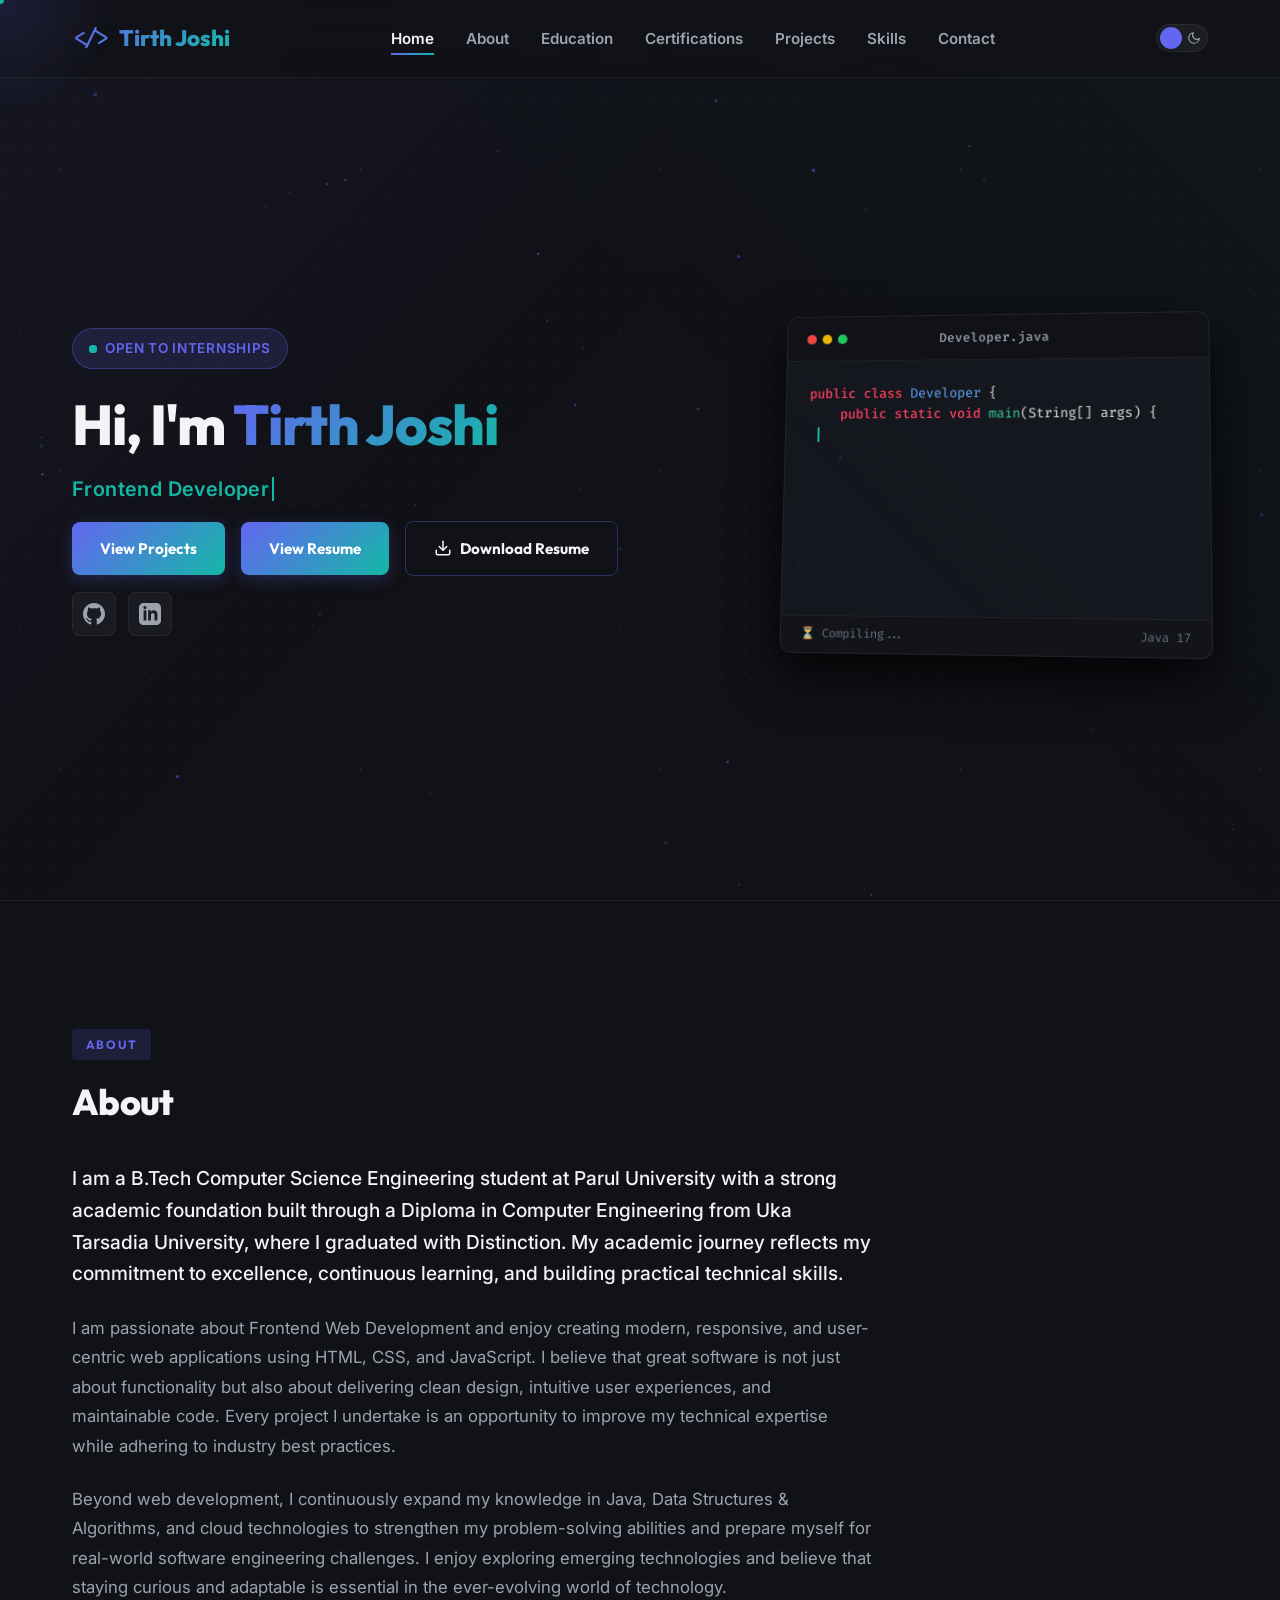
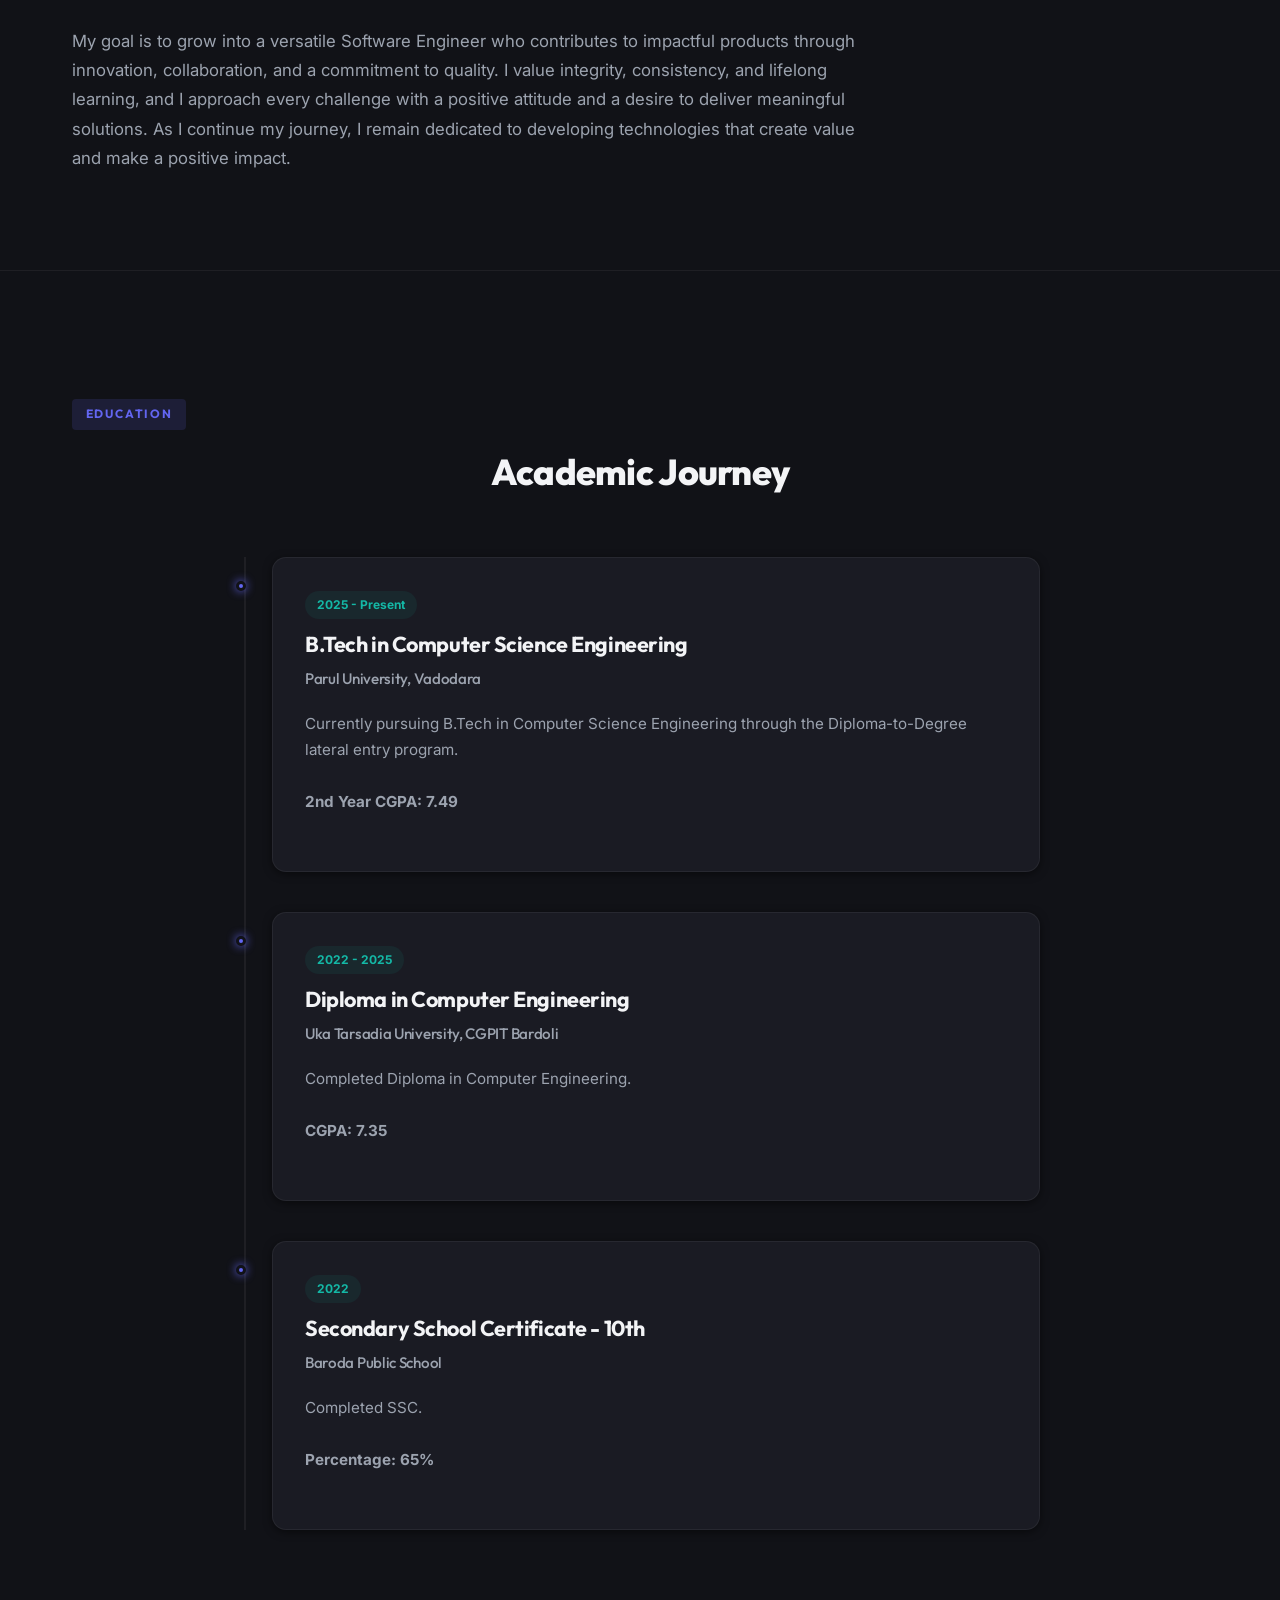
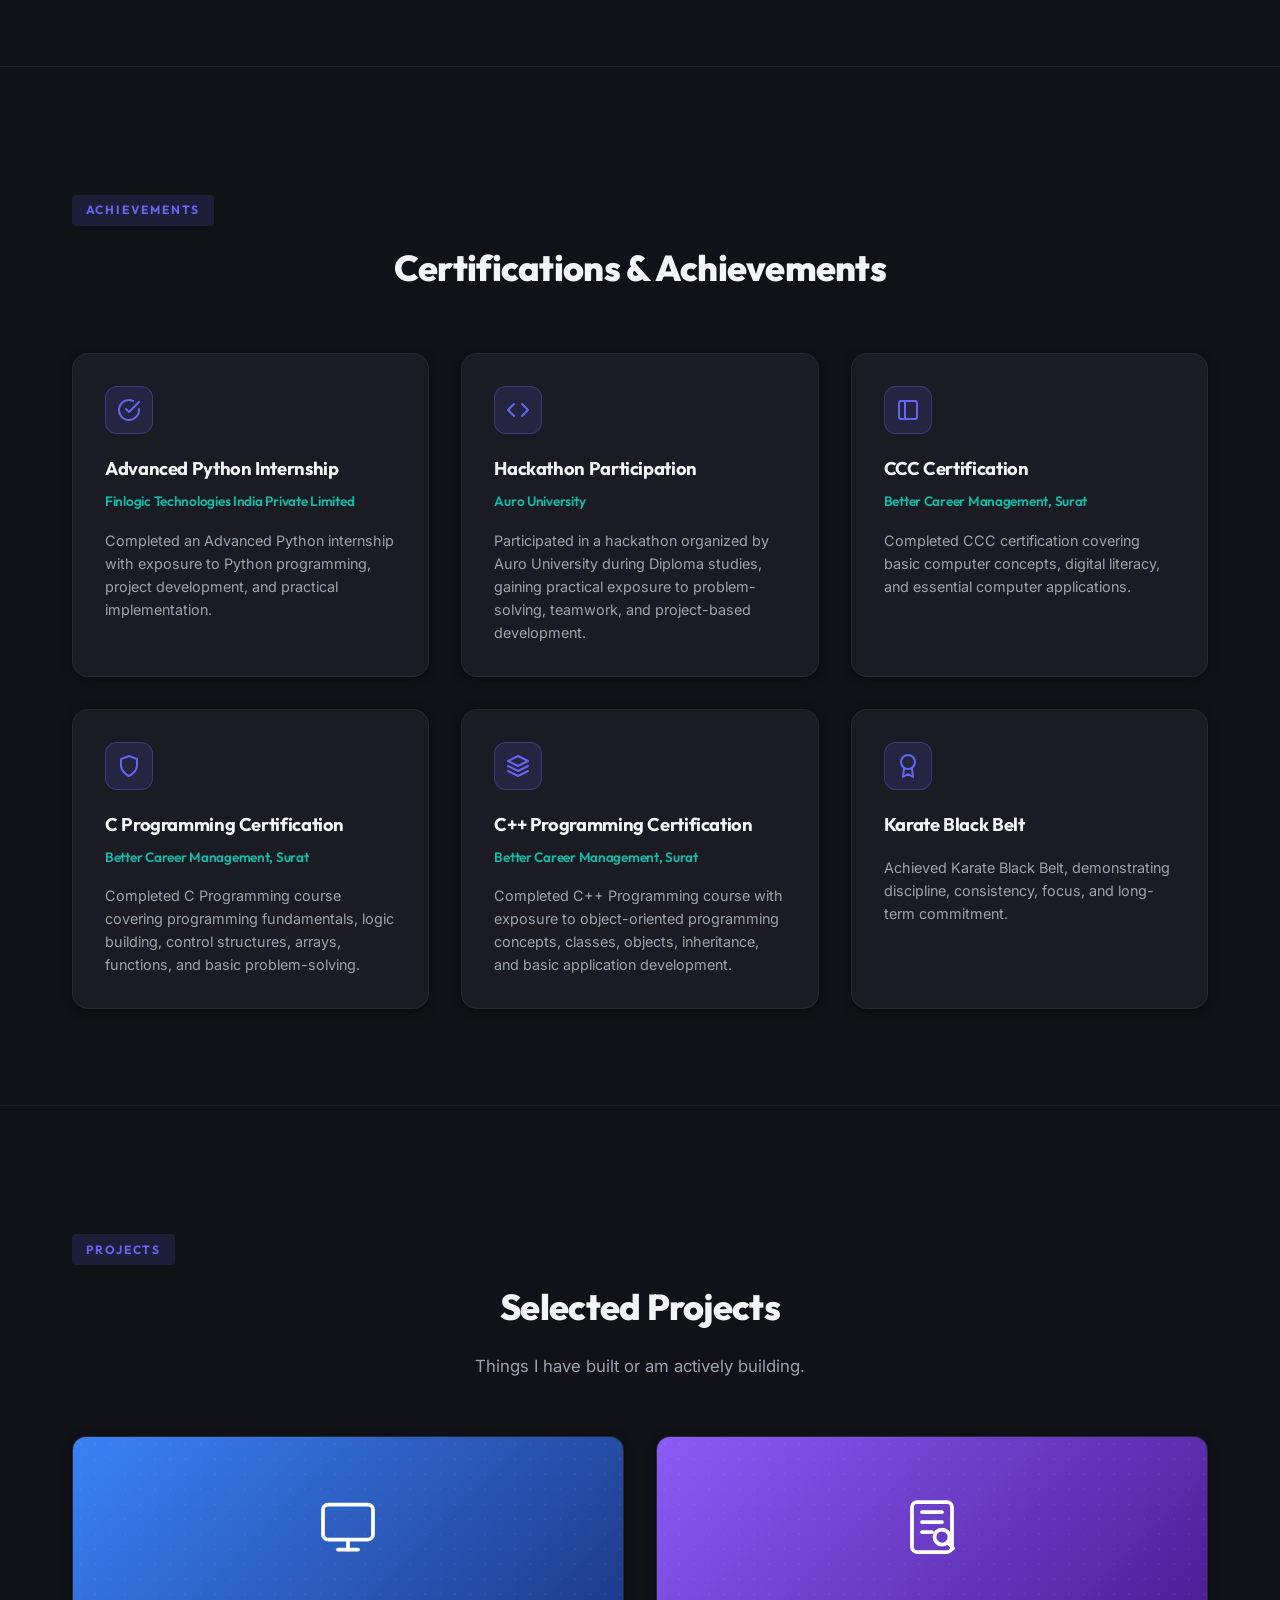
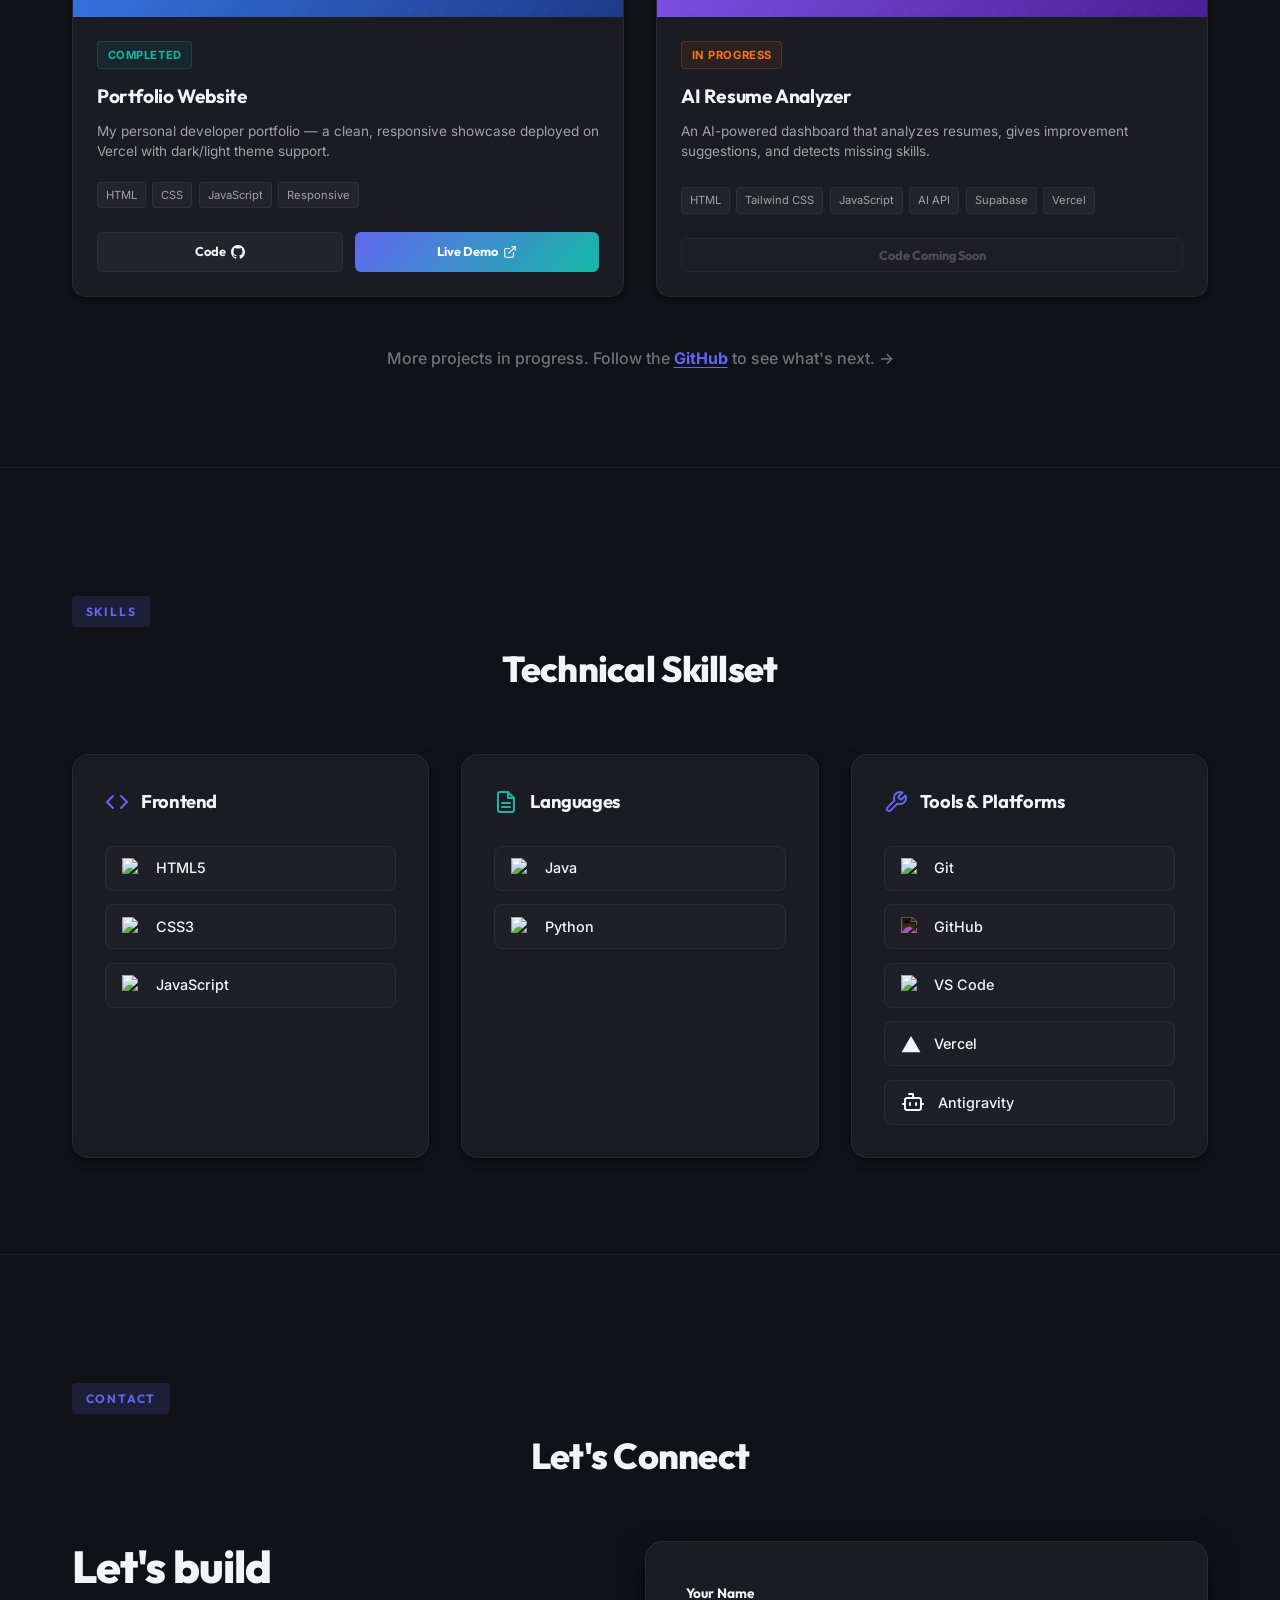
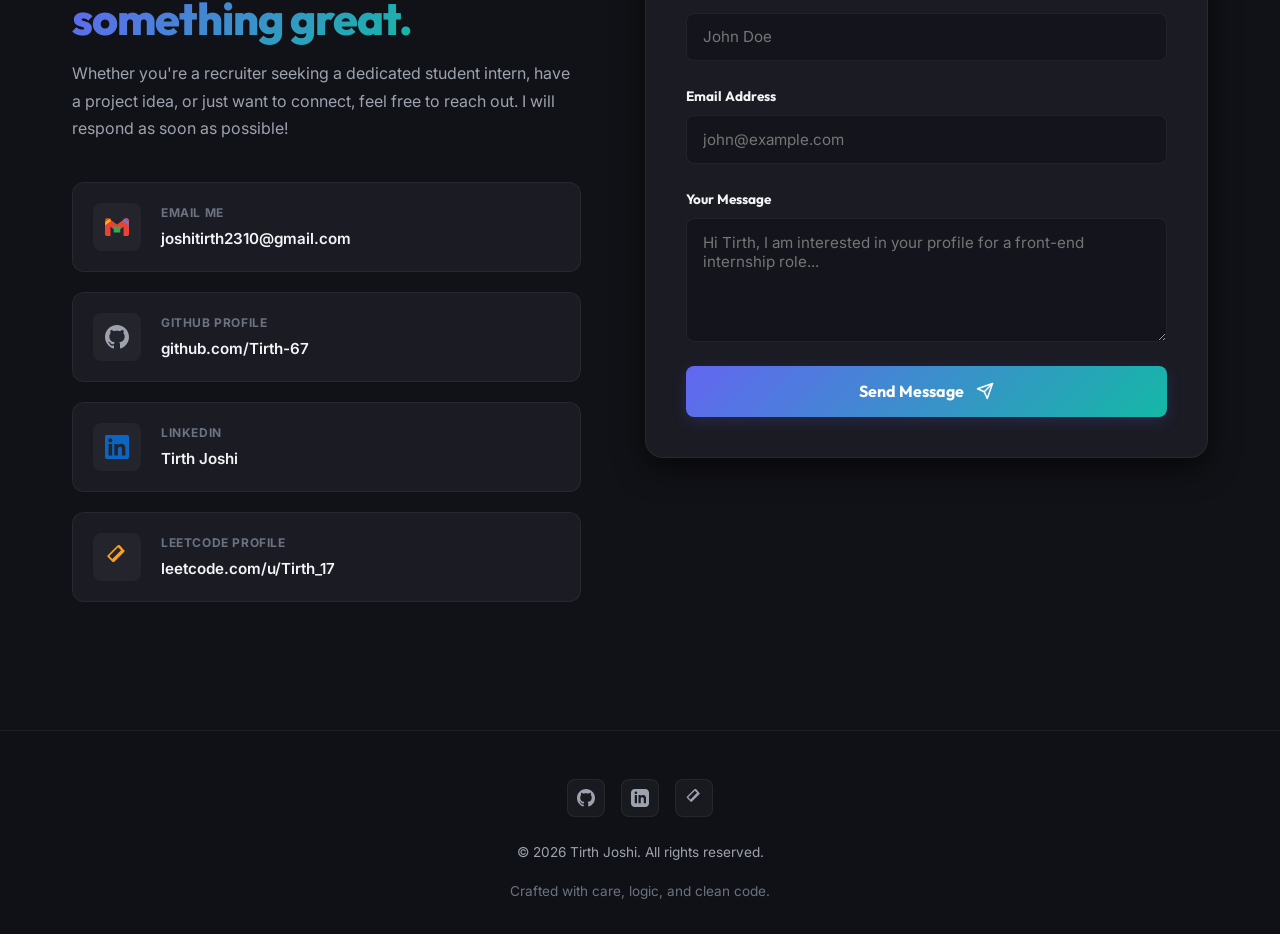
==== commit 10697083: "Replace Node.js and MongoDB with Antigravity" ====
--- a/index.html
+++ b/index.html
@@ -583,21 +583,9 @@
                                 </svg>
                                 <span>Vercel</span>
                             </div>
-                            <div class="skill-badge-item skill-learning">
-                                <img src="https://cdn.jsdelivr.net/gh/devicons/devicon/icons/nodejs/nodejs-original.svg"
-                                    alt="Node.js" loading="lazy">
-                                <div class="skill-name-group">
-                                    <span>Node.js</span>
-                                    <span class="learning-label">Learning</span>
-                                </div>
-                            </div>
-                            <div class="skill-badge-item skill-learning">
-                                <img src="https://cdn.jsdelivr.net/gh/devicons/devicon/icons/mongodb/mongodb-original.svg"
-                                    alt="MongoDB" loading="lazy">
-                                <div class="skill-name-group">
-                                    <span>MongoDB</span>
-                                    <span class="learning-label">Learning</span>
-                                </div>
+                            <div class="skill-badge-item">
+                                <svg width="24" height="24" viewBox="0 0 24 24" fill="none" stroke="currentColor" stroke-width="2" stroke-linecap="round" stroke-linejoin="round"><path d="M12 8V4H8"/><rect width="16" height="12" x="4" y="8" rx="2"/><path d="M2 14h2"/><path d="M20 14h2"/><path d="M15 13v2"/><path d="M9 13v2"/></svg>
+                                <span>Antigravity</span>
                             </div>
                         </div>
                     </div>
--- a/style.css
+++ b/style.css
@@ -59,6 +59,7 @@
     padding: 0;
     box-sizing: border-box;
     transition: background-color 0.4s ease, color 0.3s ease, border-color 0.4s ease, box-shadow 0.4s ease, fill 0.3s ease;
+    cursor: none !important;
 }
 
 html {
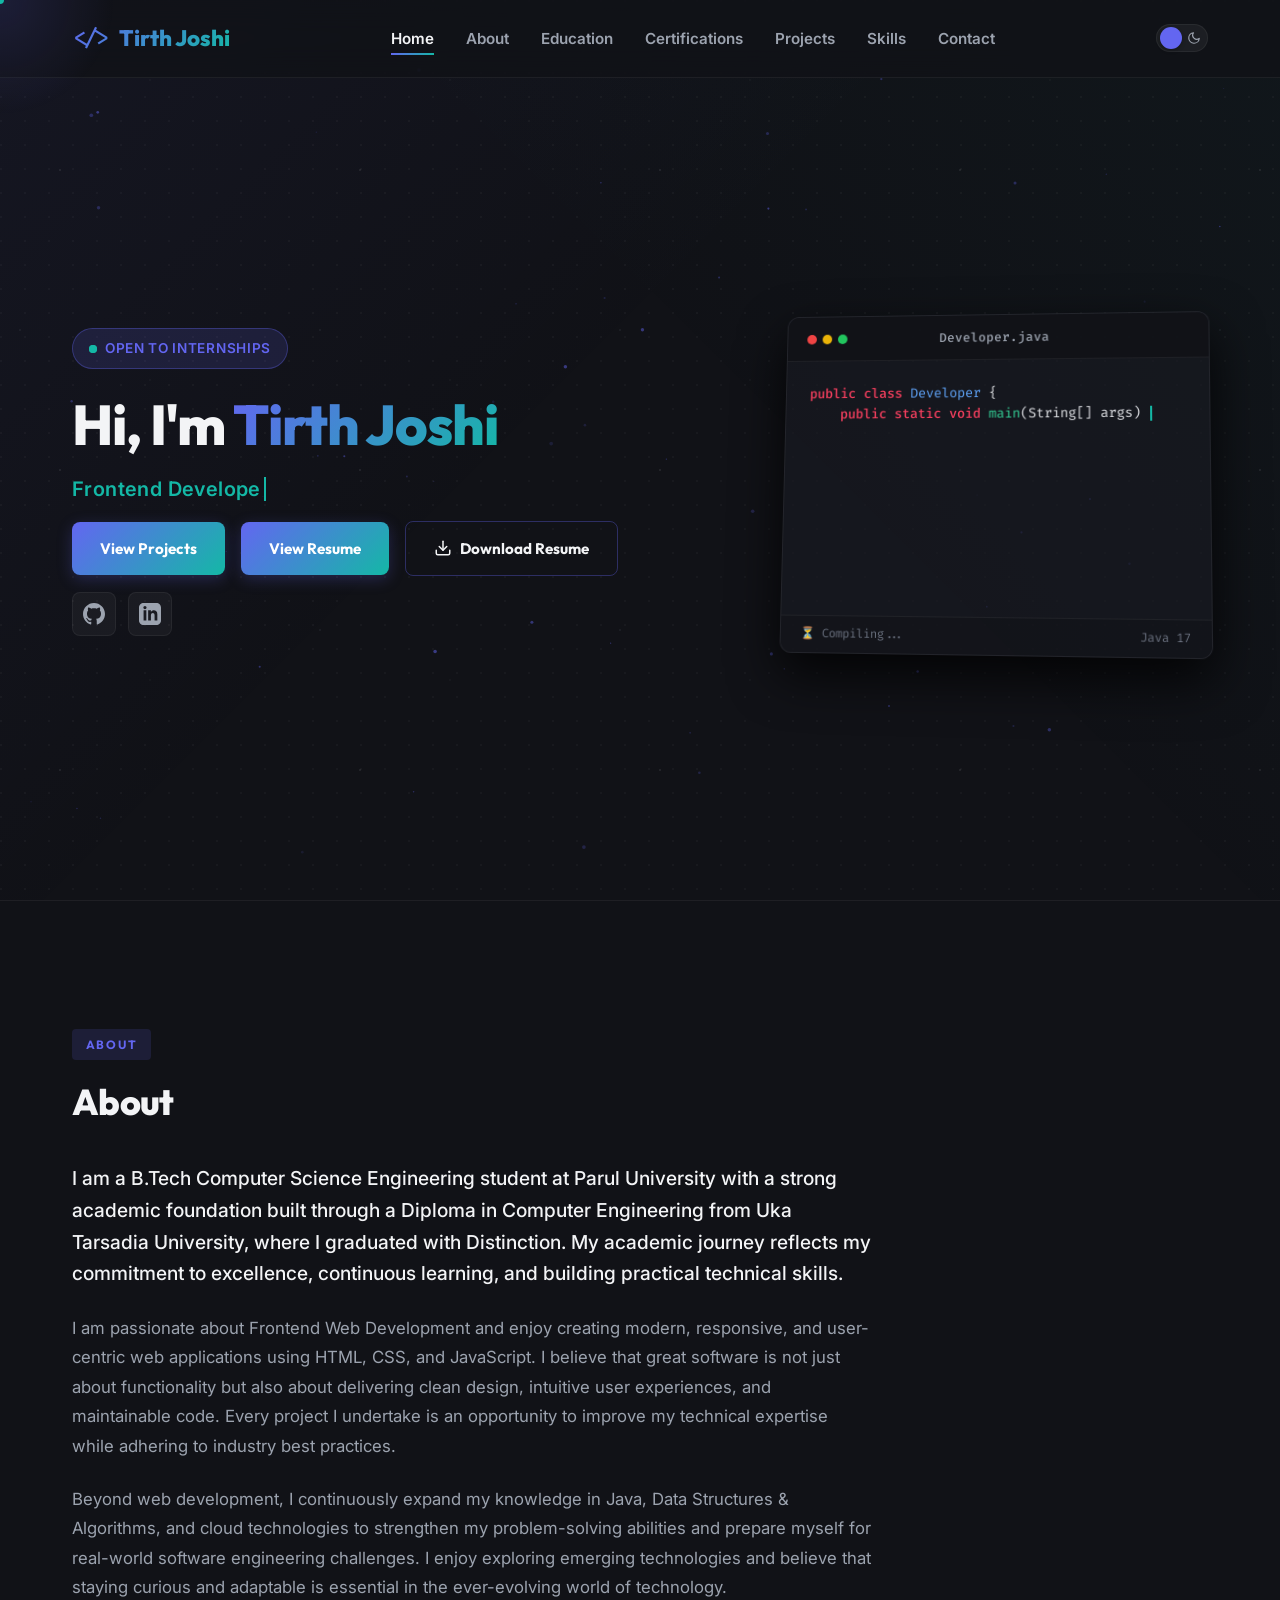
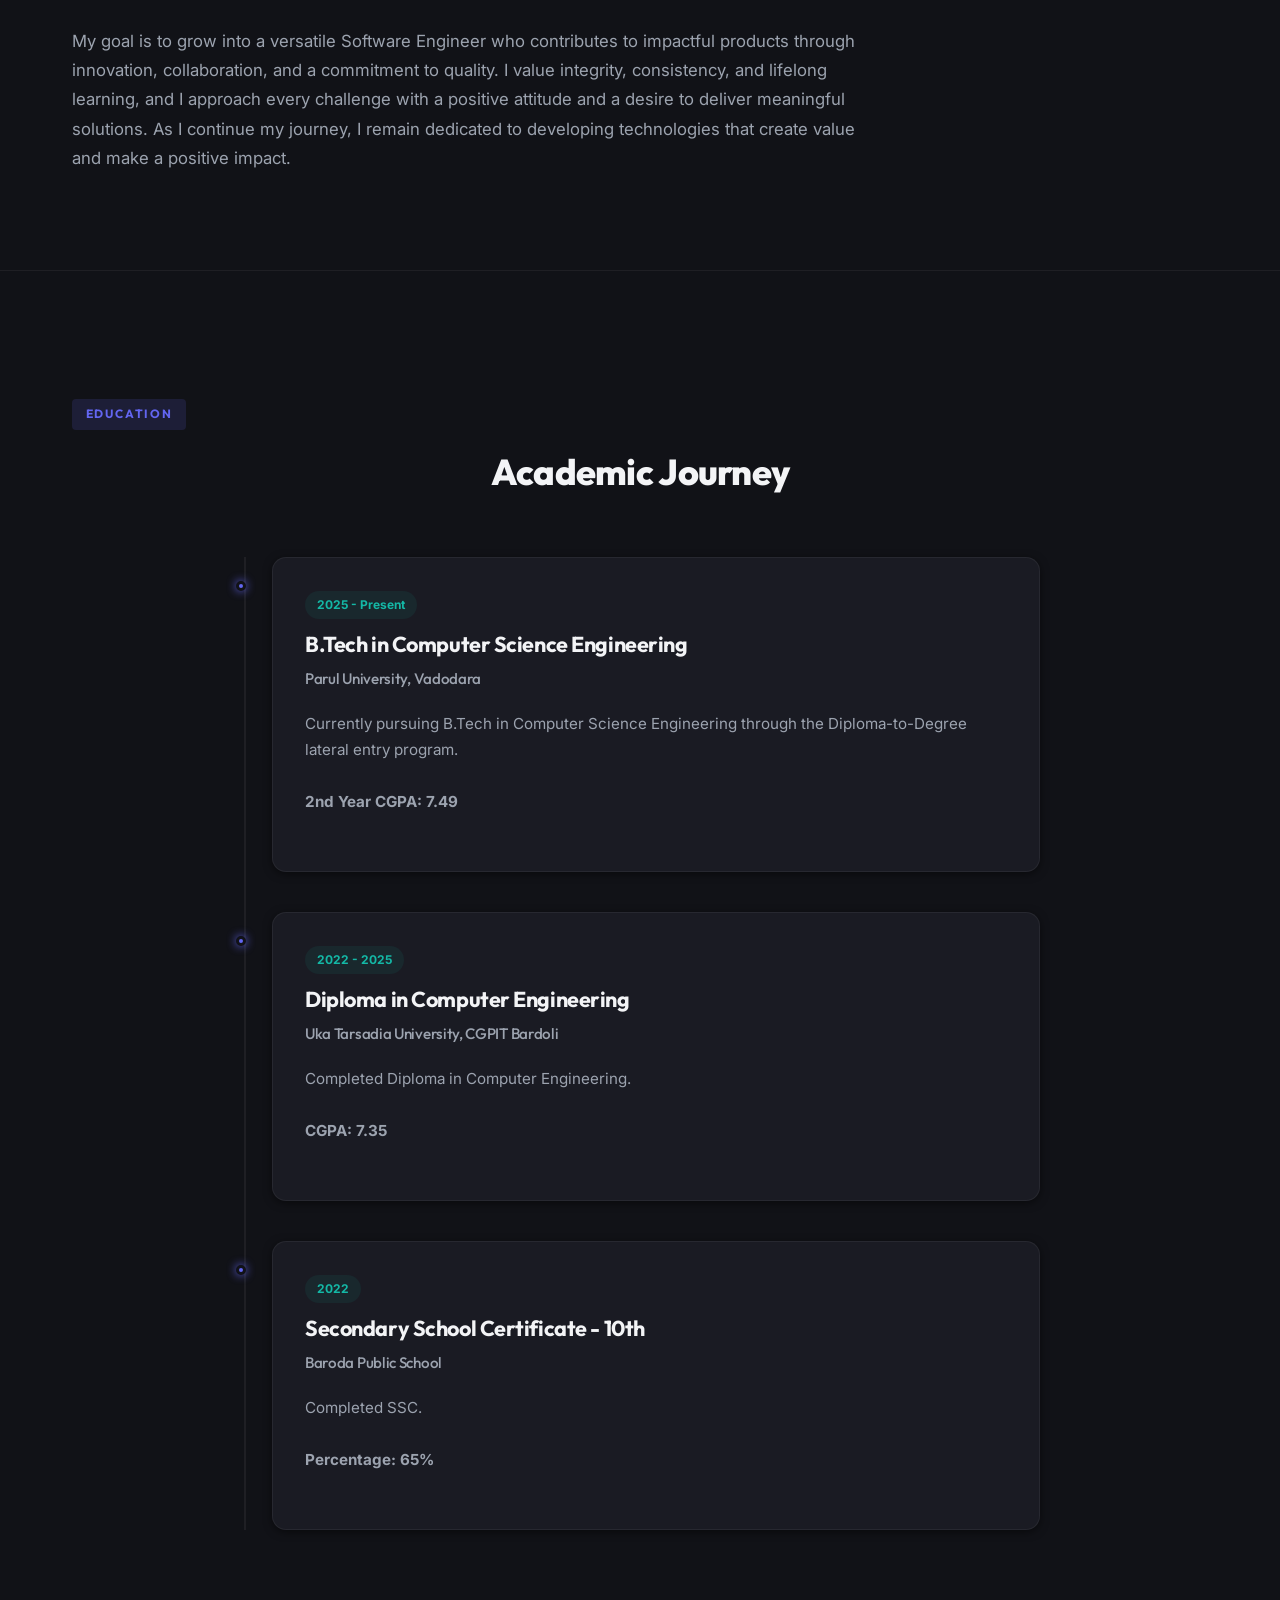
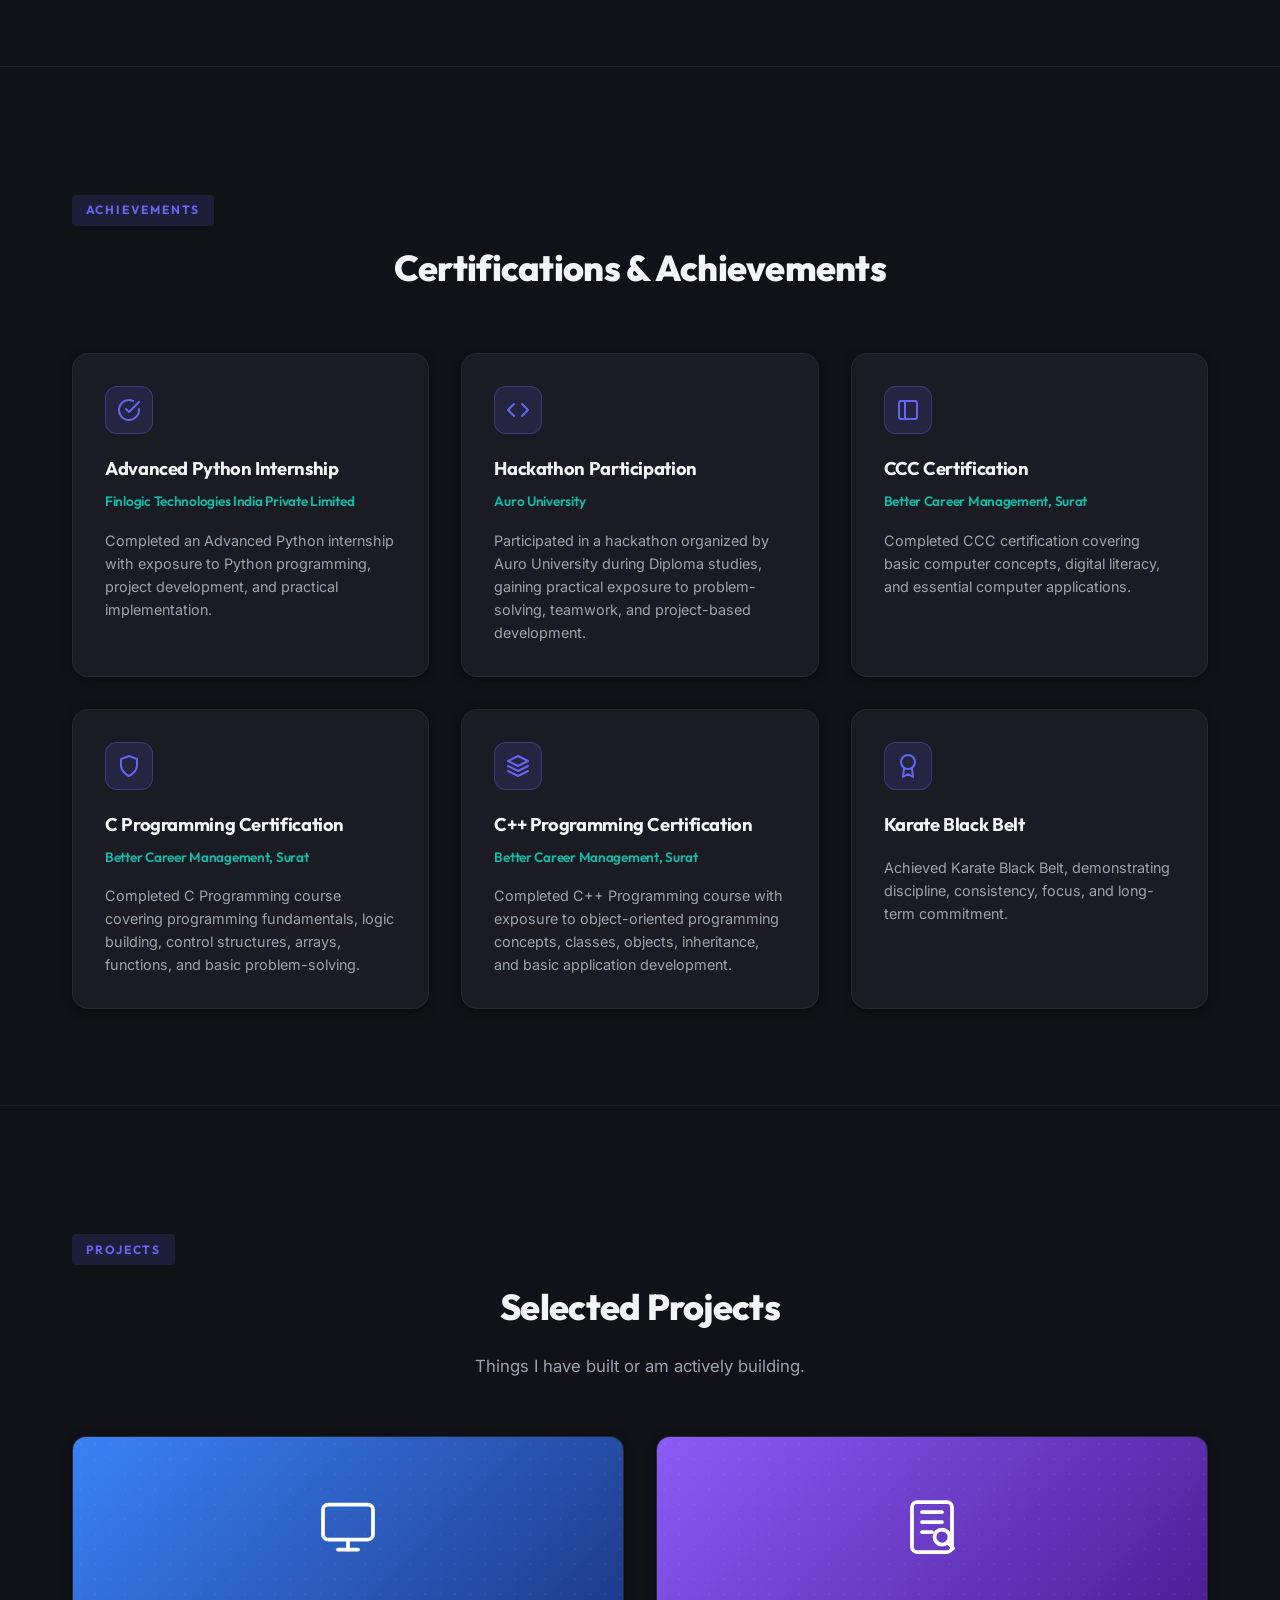
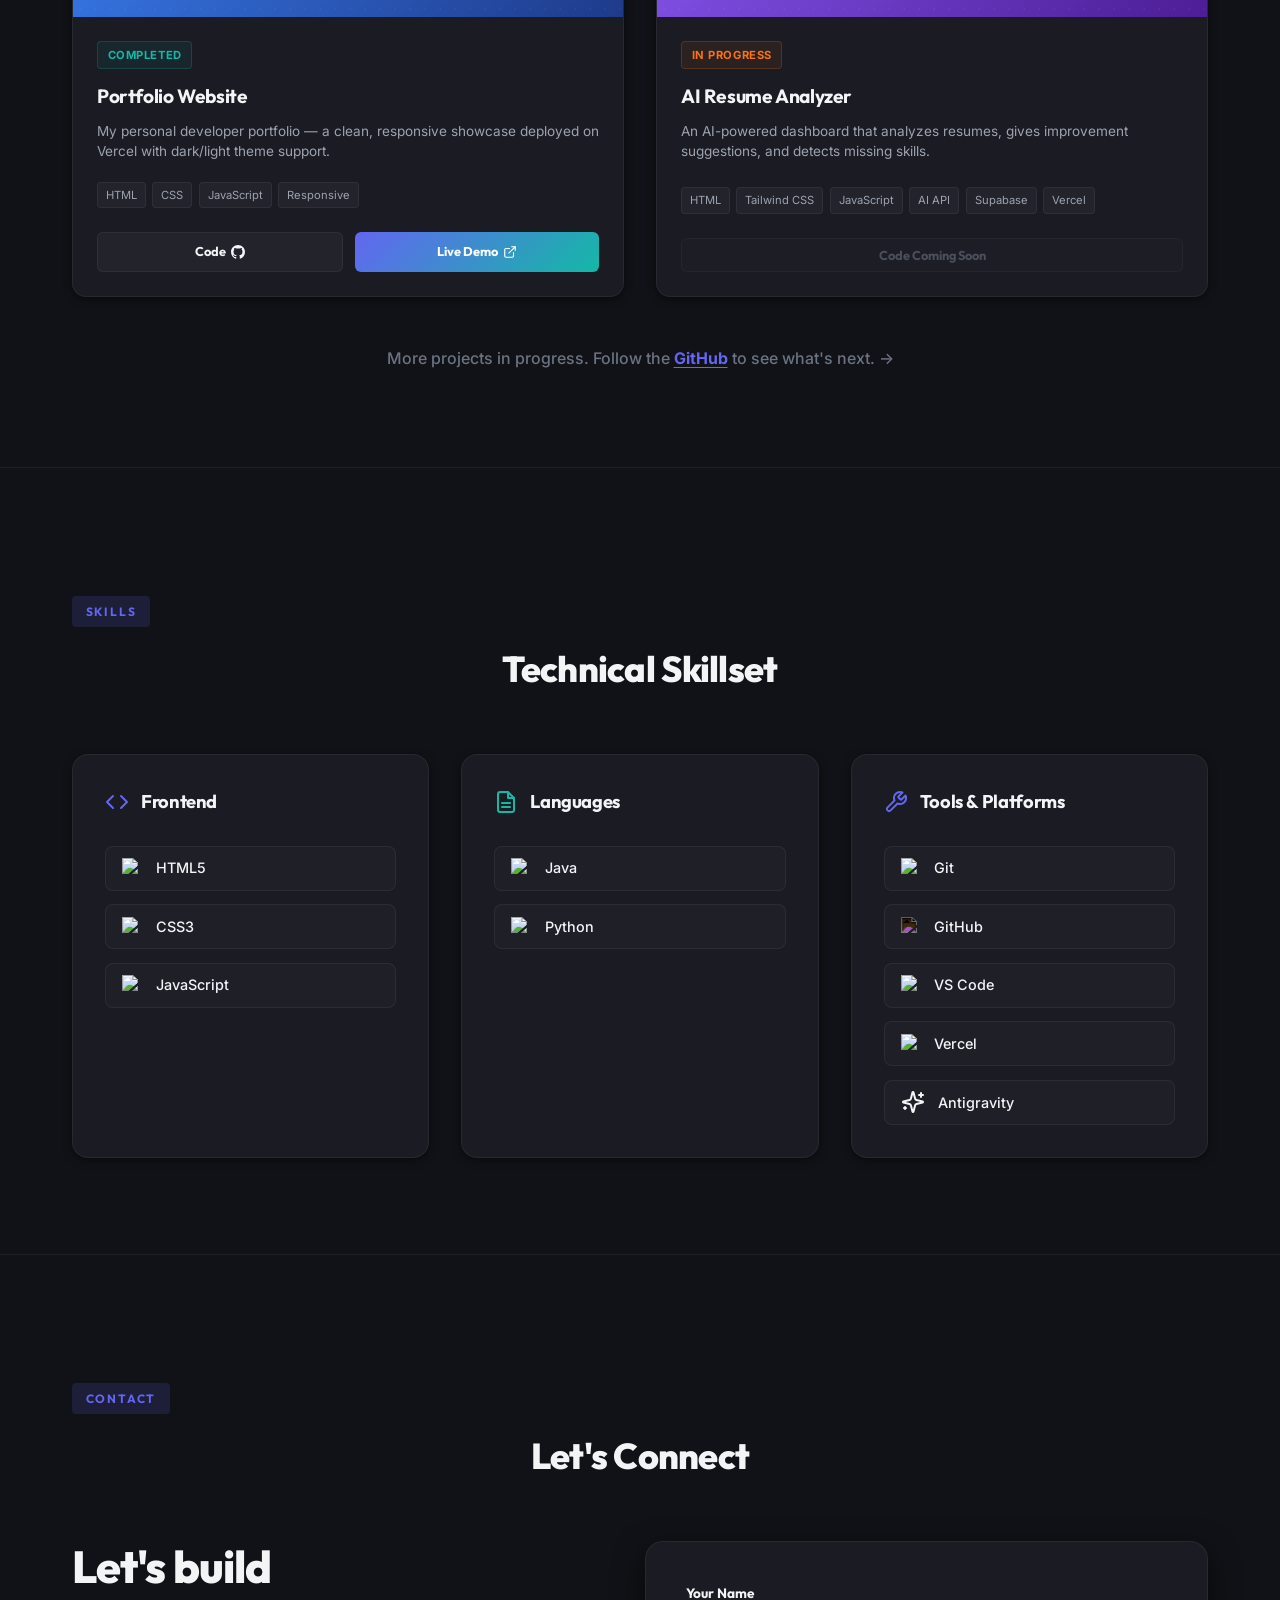
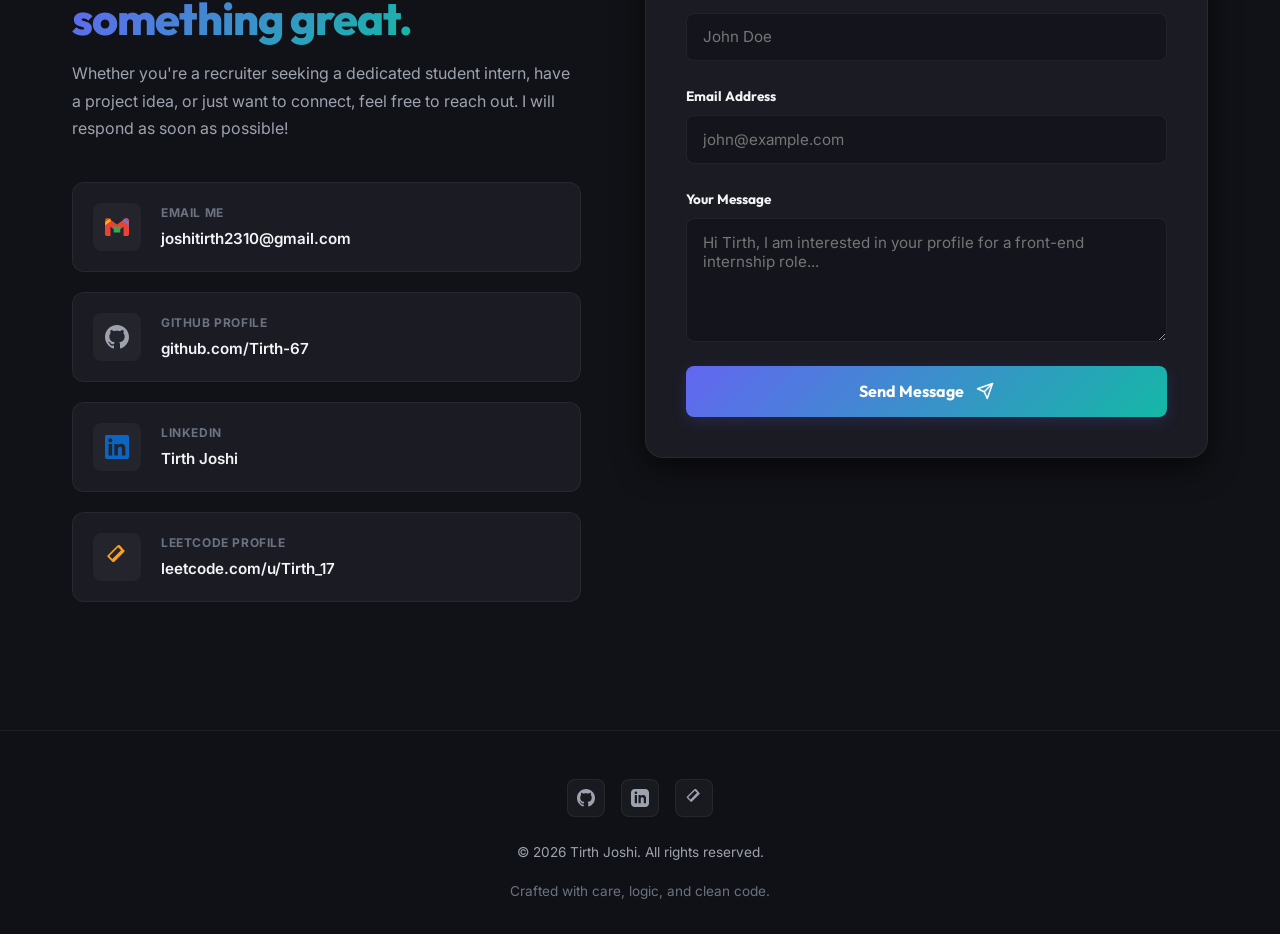
==== commit 71d44230: "Update Vercel and Antigravity logos" ====
--- a/index.html
+++ b/index.html
@@ -577,14 +577,11 @@
                                 <span>VS Code</span>
                             </div>
                             <div class="skill-badge-item">
-                                <svg width="20" height="20" viewBox="0 0 512 512" fill="currentColor"
-                                    class="vercel-icon-svg">
-                                    <path d="M256 48l240 416H16z" />
-                                </svg>
+                                <img src="https://cdn.jsdelivr.net/gh/devicons/devicon/icons/vercel/vercel-original.svg" alt="Vercel" loading="lazy">
                                 <span>Vercel</span>
                             </div>
                             <div class="skill-badge-item">
-                                <svg width="24" height="24" viewBox="0 0 24 24" fill="none" stroke="currentColor" stroke-width="2" stroke-linecap="round" stroke-linejoin="round"><path d="M12 8V4H8"/><rect width="16" height="12" x="4" y="8" rx="2"/><path d="M2 14h2"/><path d="M20 14h2"/><path d="M15 13v2"/><path d="M9 13v2"/></svg>
+                                <svg width="24" height="24" viewBox="0 0 24 24" fill="none" stroke="currentColor" stroke-width="2" stroke-linecap="round" stroke-linejoin="round" class="antigravity-icon"><path d="M9.937 15.5A2 2 0 0 0 8.5 14.063l-6.135-1.582a.5.5 0 0 1 0-.962L8.5 9.936A2 2 0 0 0 9.937 8.5l1.582-6.135a.5.5 0 0 1 .963 0L14.063 8.5A2 2 0 0 0 15.5 9.937l6.135 1.581a.5.5 0 0 1 0 .964L15.5 14.063a2 2 0 0 0-1.437 1.437l-1.582 6.135a.5.5 0 0 1-.963 0z"/><path d="M20 3v4"/><path d="M22 5h-4"/><path d="M4 17v2"/><path d="M5 18H3"/></svg>
                                 <span>Antigravity</span>
                             </div>
                         </div>
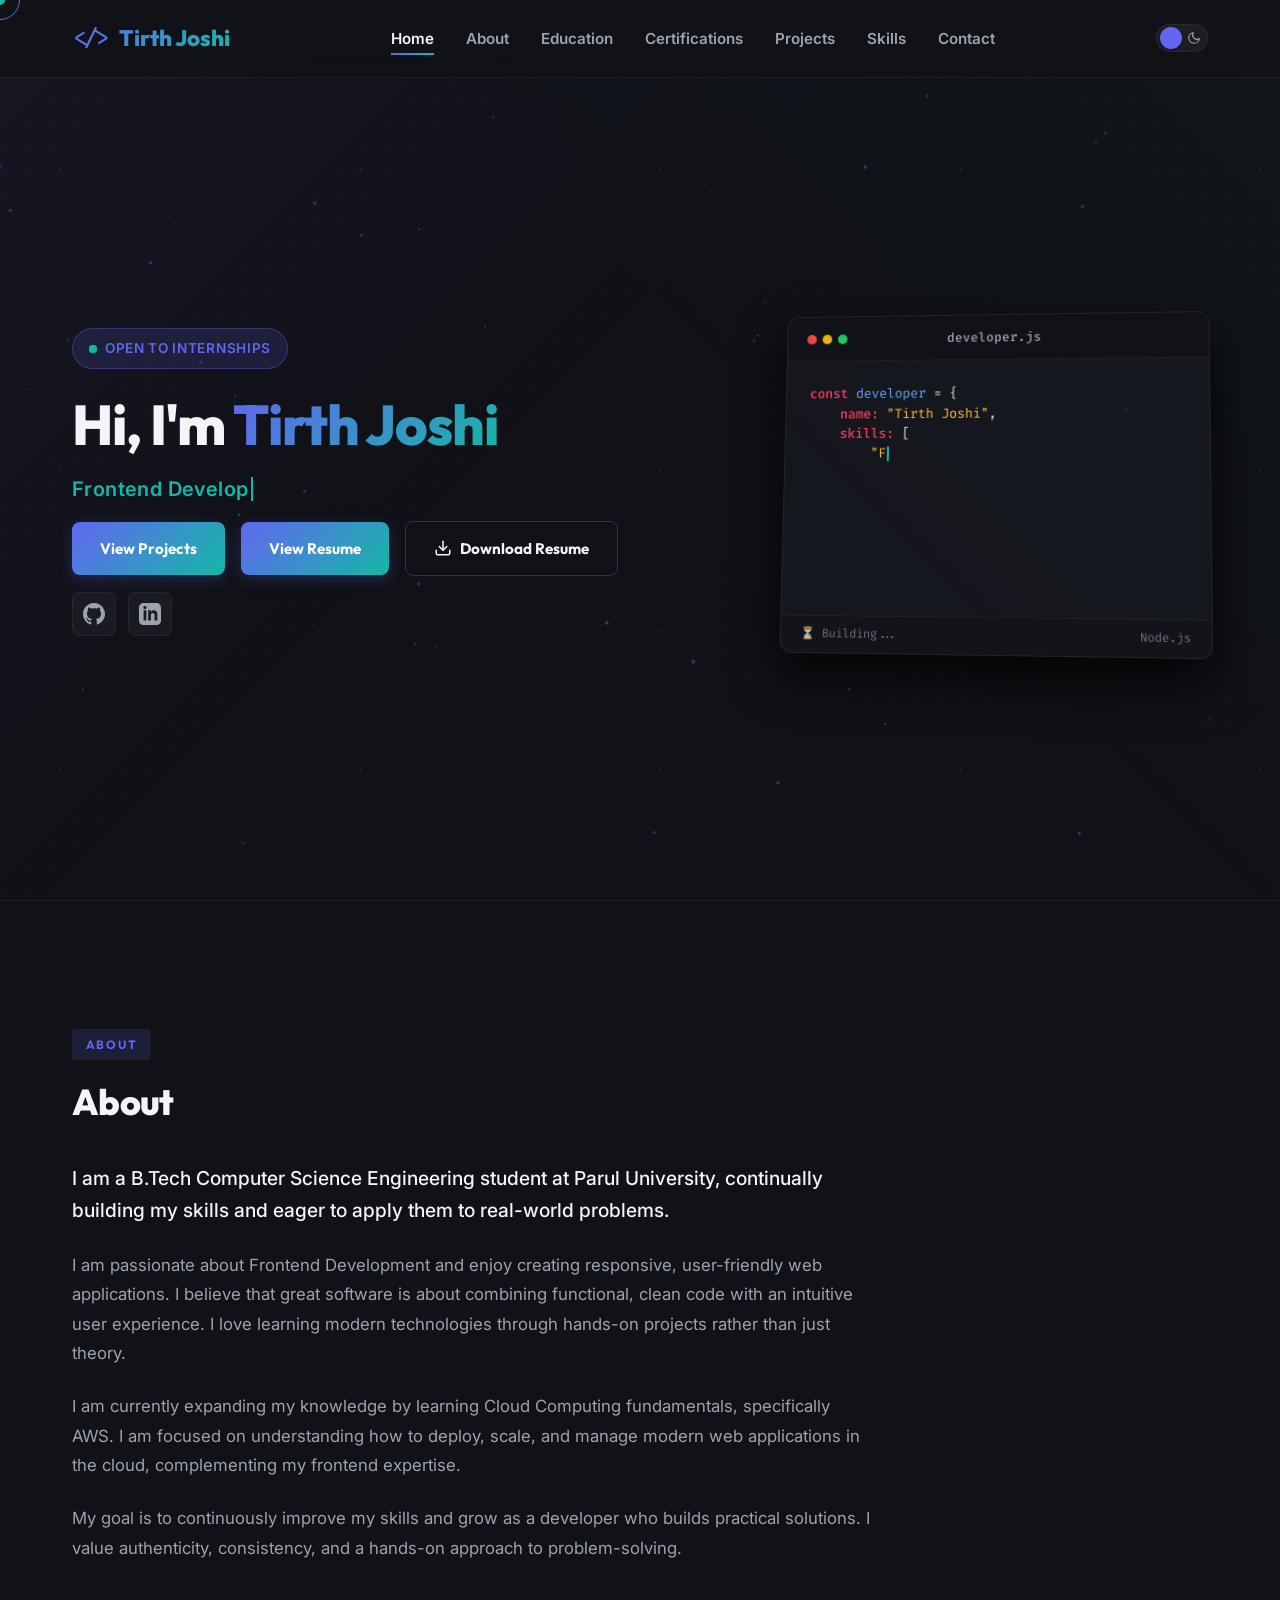
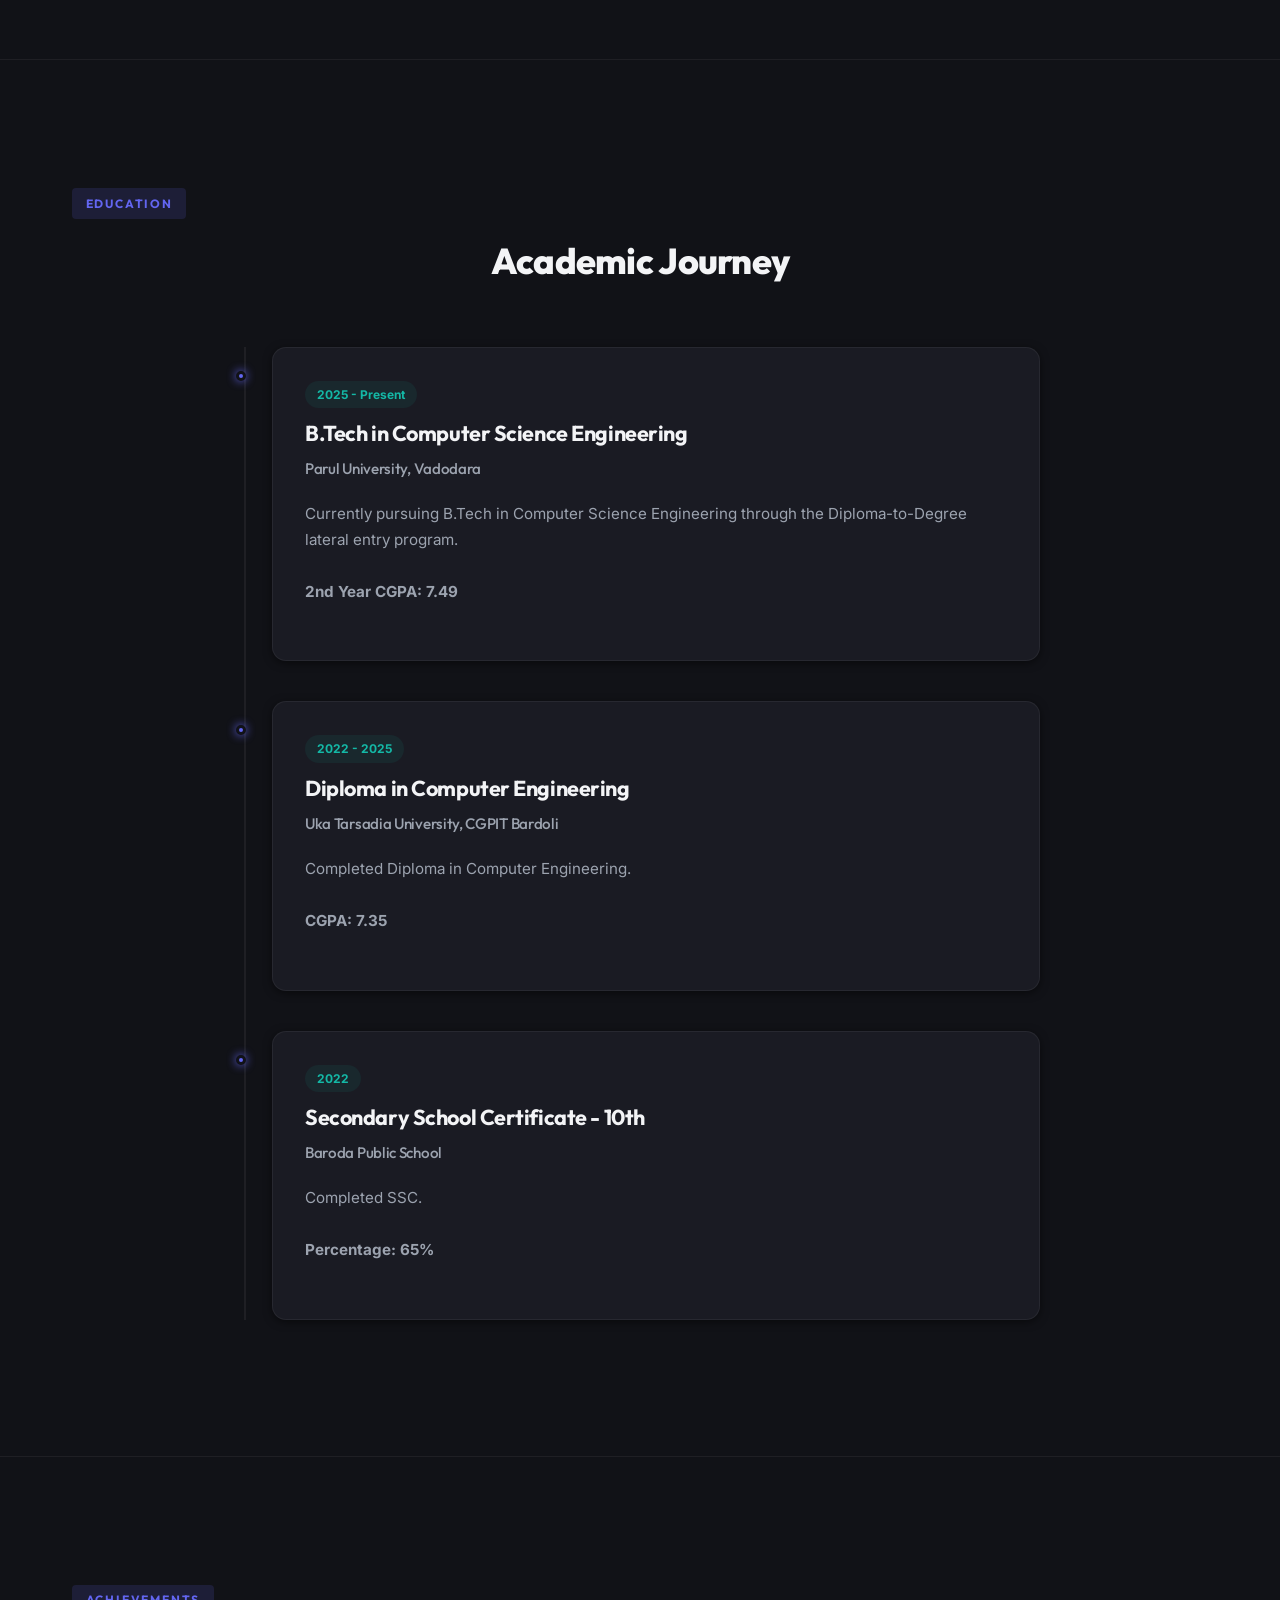
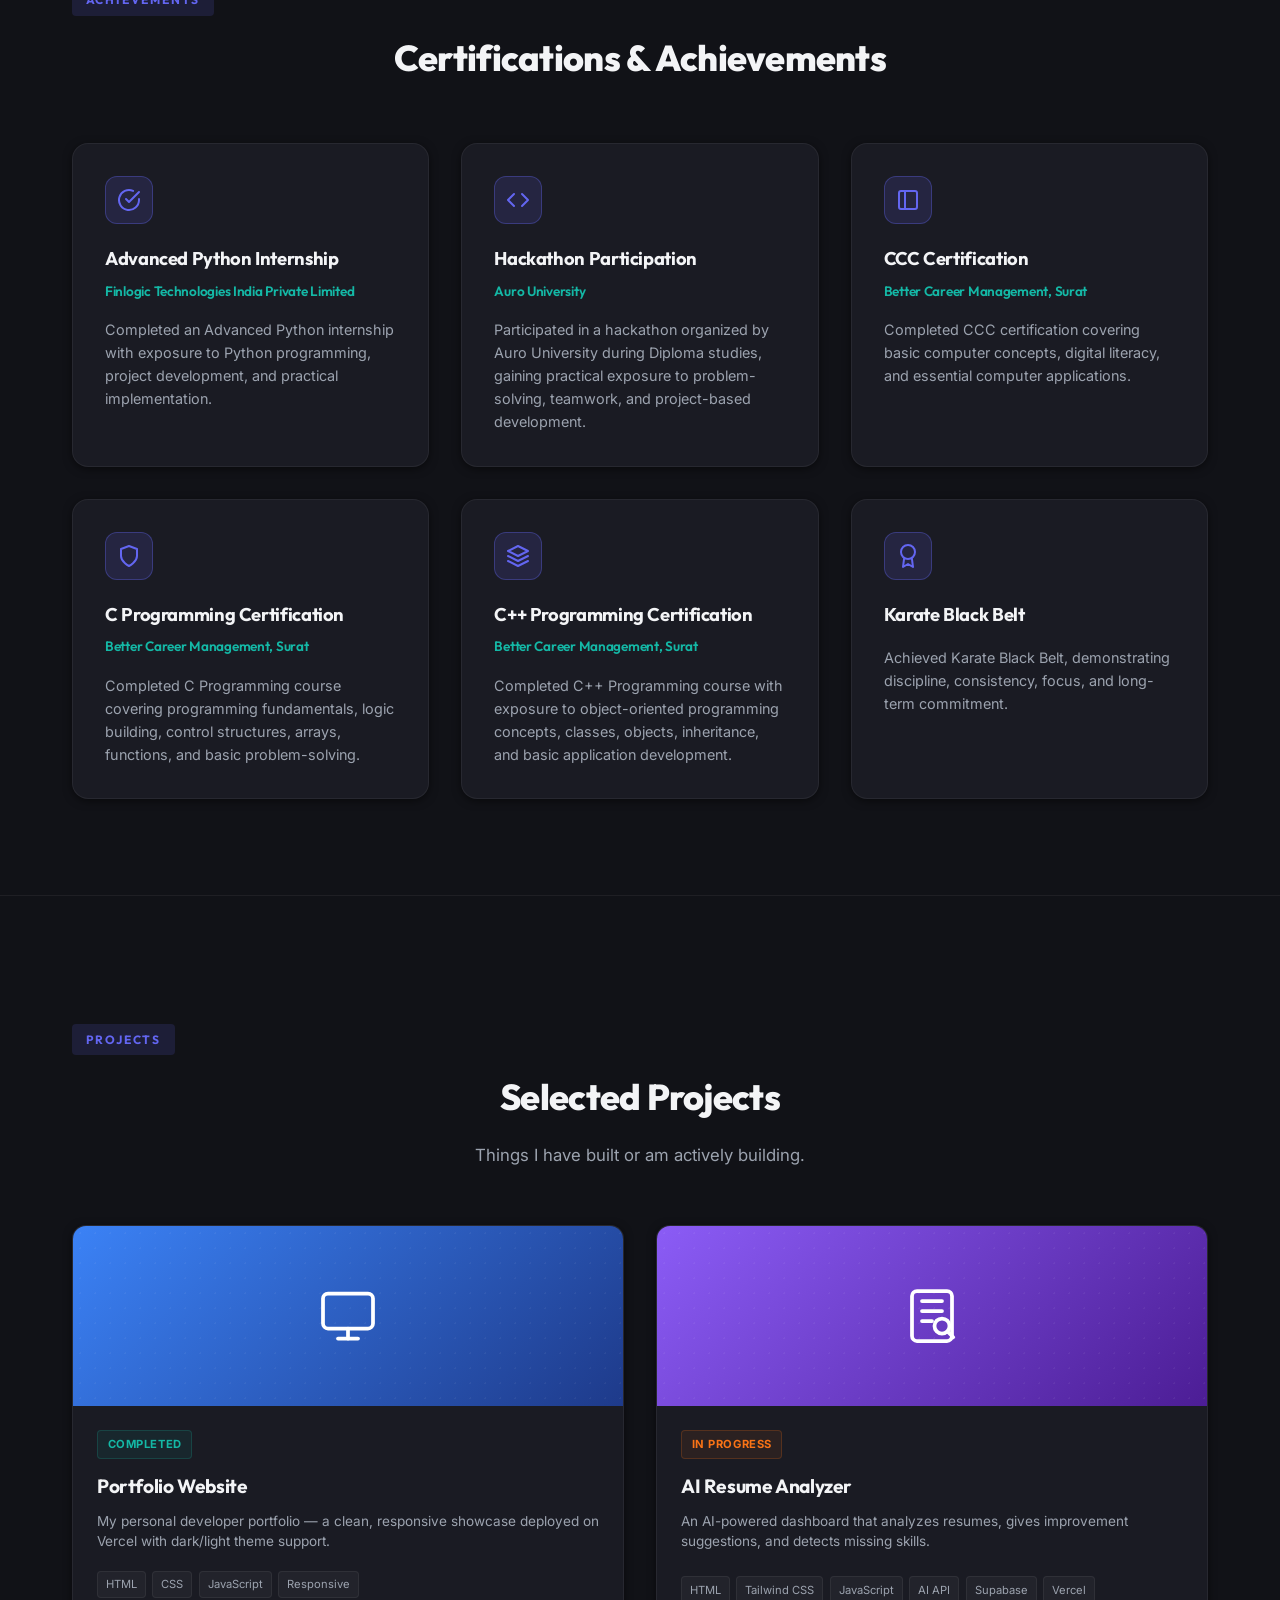
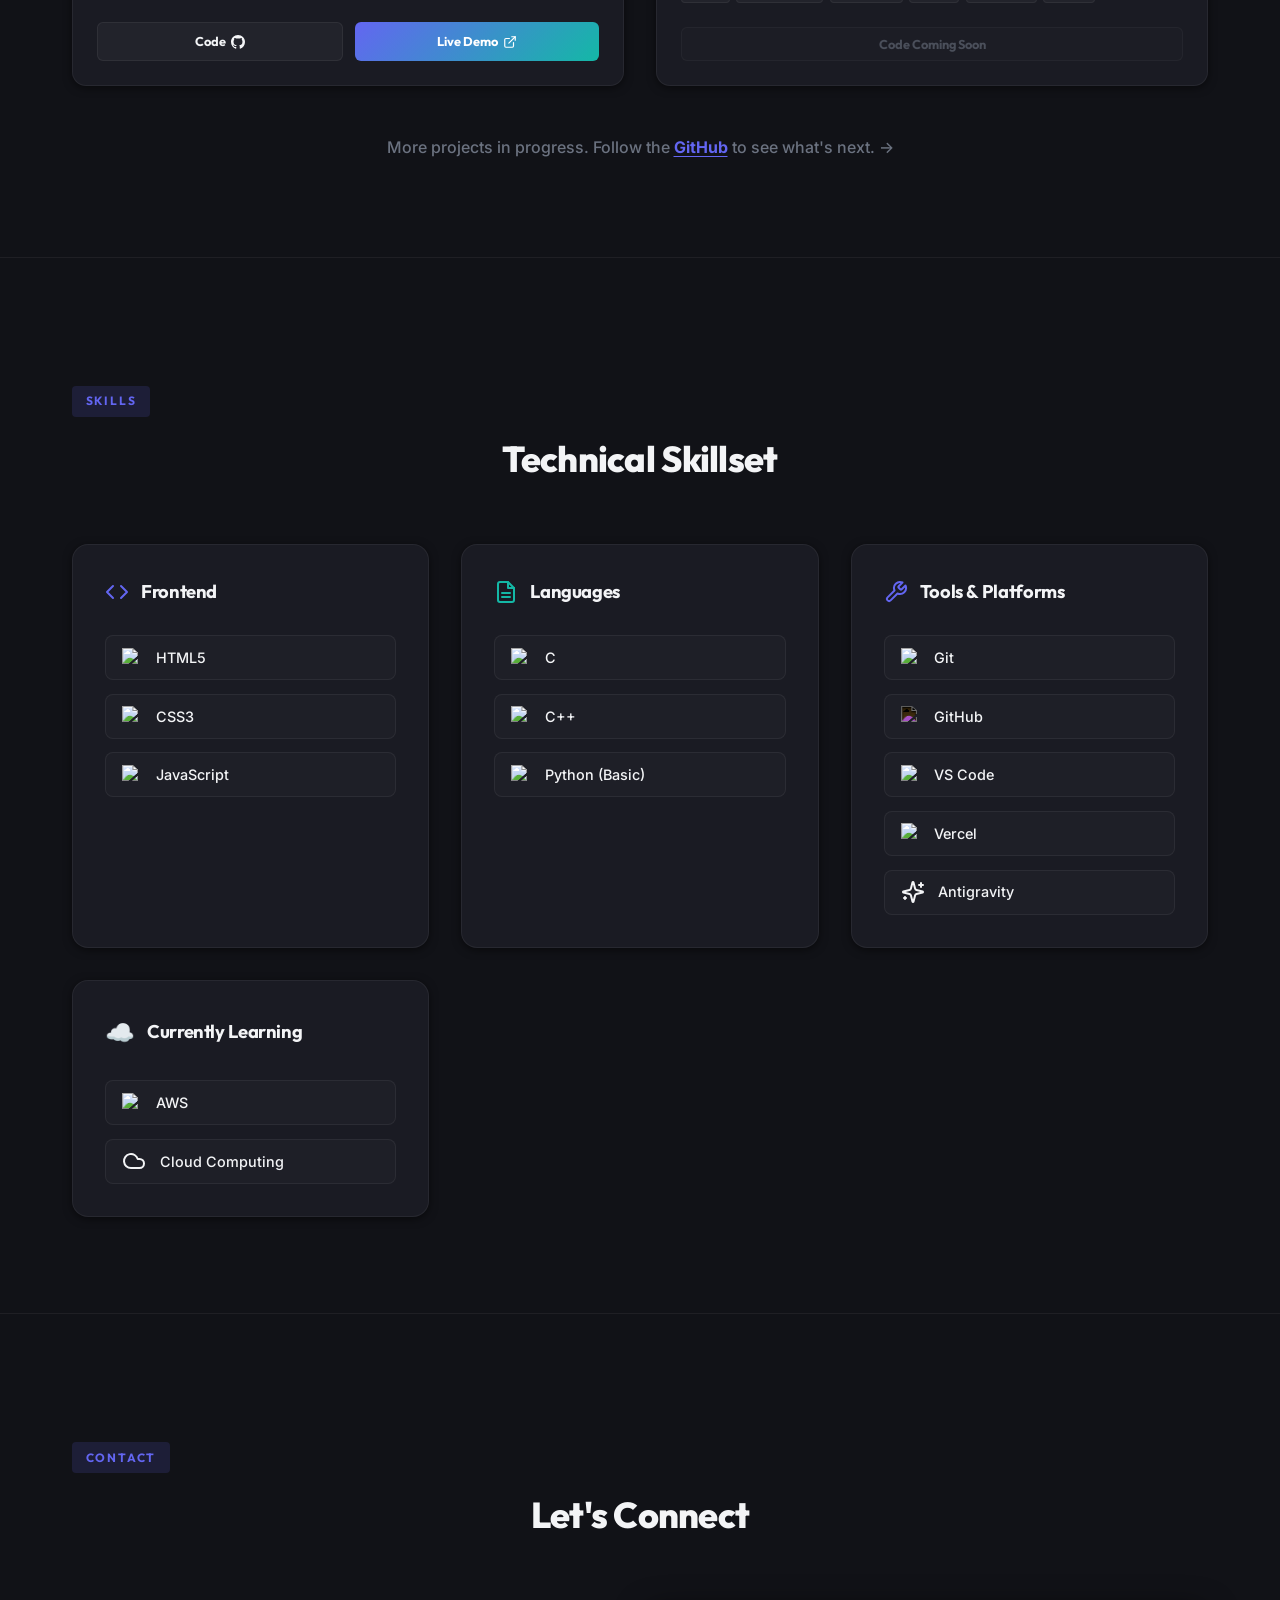
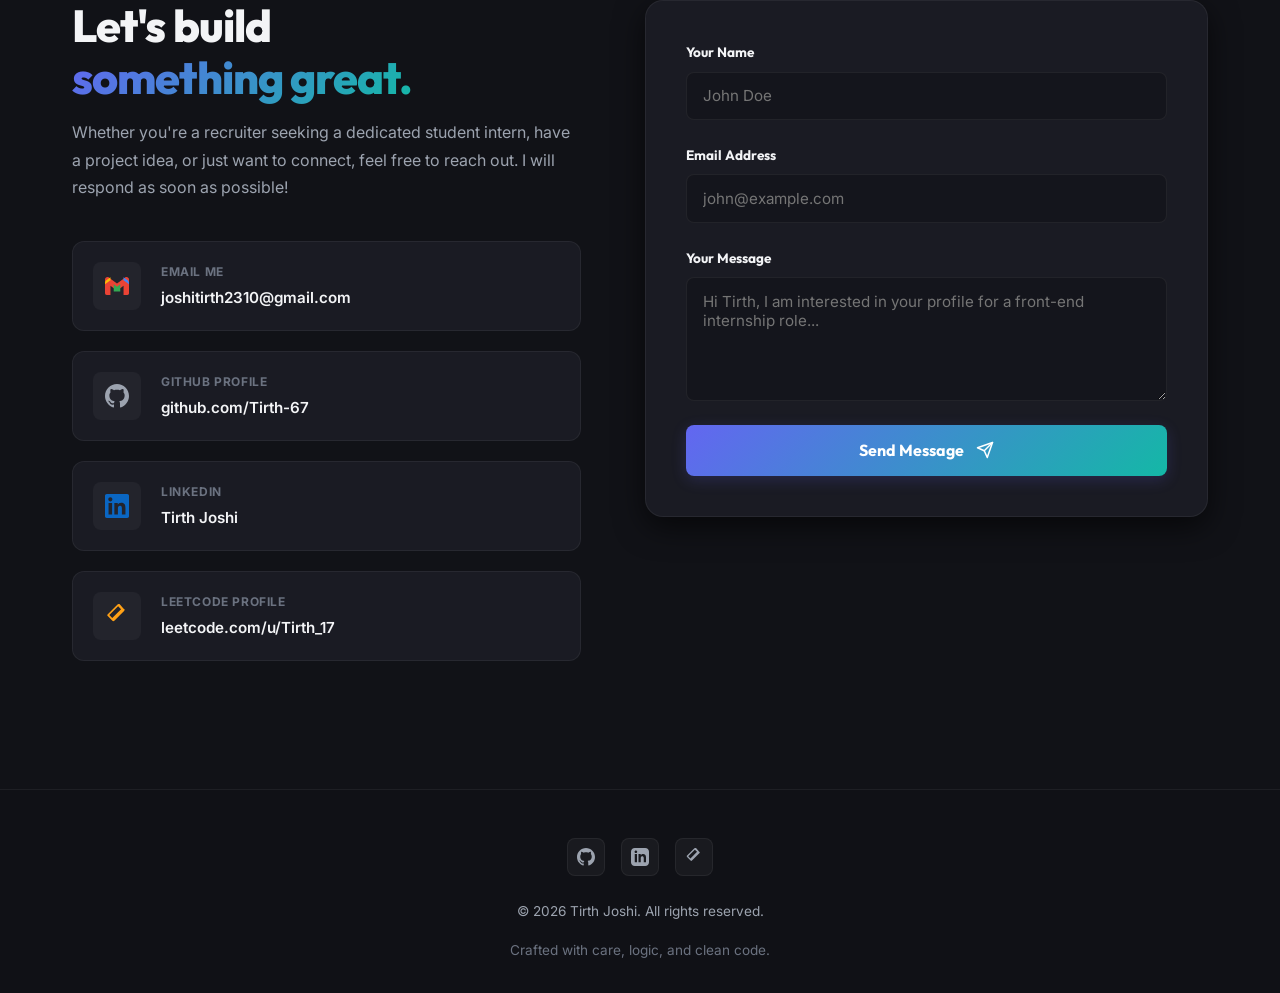
==== commit 0309284b: "Refactor portfolio: remove DSA/Java focus, update skills and about section, fix resume links" ====
--- a/index.html
+++ b/index.html
@@ -103,9 +103,9 @@
                         <div class="hero-buttons">
                             <a href="#projects" class="cta-button primary-btn">View Projects</a>
 
-                            <a href="resume.pdf" target="_blank" class="cta-button primary-btn resume-view-btn">View
+                            <a href="./tirth-joshi-resume.pdf" target="_blank" class="cta-button primary-btn resume-view-btn">View
                                 Resume</a>
-                            <a href="resume.pdf" download class="cta-button secondary-btn resume-download-btn">
+                            <a href="./tirth-joshi-resume.pdf" download class="cta-button secondary-btn resume-download-btn">
                                 <svg width="18" height="18" viewBox="0 0 24 24" fill="none" stroke="currentColor"
                                     stroke-width="2" stroke-linecap="round" stroke-linejoin="round">
                                     <path d="M21 15v4a2 2 0 0 1-2 2H5a2 2 0 0 1-2-2v-4"></path>
@@ -143,28 +143,26 @@
                                     <span class="control minimize-ctrl"></span>
                                     <span class="control maximize-ctrl"></span>
                                 </div>
-                                <div class="tab-title">Developer.java</div>
+                                <div class="tab-title">developer.js</div>
                             </div>
                             <div class="code-card-body">
-                                <pre><code id="codeBlock"><span class="code-keyword">public class</span> <span class="code-class">Developer</span> {
-    <span class="code-keyword">public static void</span> <span class="code-method">main</span>(String[] args) {
-        String name = <span class="code-string">"Tirth Joshi"</span>;
-        String[] skills = {
-            <span class="code-string">"Web Development"</span>,
-            <span class="code-string">"Java Programming"</span>,
-            <span class="code-string">"DSA &amp; Algorithms"</span>
-        };
-        
-        <span class="code-keyword">boolean</span> readyToGrow = <span class="code-keyword">true</span>;
-        <span class="code-keyword">if</span> (readyToGrow) {
-            System.out.println(<span class="code-string">"Ready to build!"</span>);
-        }
+                                <pre><code id="codeBlock"><span class="code-keyword">const</span> <span class="code-class">developer</span> = {
+    <span class="code-keyword">name:</span> <span class="code-string">"Tirth Joshi"</span>,
+    <span class="code-keyword">skills:</span> [
+        <span class="code-string">"Frontend Development"</span>,
+        <span class="code-string">"Responsive Design"</span>,
+        <span class="code-string">"Cloud Computing (Learning)"</span>
+    ],
+    <span class="code-method">build:</span> () => {
+        console.<span class="code-method">log</span>(<span class="code-string">"Ready to build!"</span>);
     }
-}</code></pre>
+};
+
+developer.<span class="code-method">build</span>();</code></pre>
                             </div>
                             <div class="code-card-footer">
-                                <span class="terminal-status" id="terminalStatus">⏳ Compiling...</span>
-                                <span class="terminal-lang">Java 17</span>
+                                <span class="terminal-status" id="terminalStatus">⏳ Building...</span>
+                                <span class="terminal-lang">Node.js</span>
                             </div>
                         </div>
                     </div>
@@ -179,31 +177,16 @@
                 <h2 class="section-title-left">About</h2>
                 <div class="about-content">
                     <p class="lead-text">
-                        I am a B.Tech Computer Science Engineering student at Parul University with a strong academic
-                        foundation built through a Diploma in Computer Engineering from Uka Tarsadia University, where I
-                        graduated with Distinction. My academic journey reflects my commitment to excellence, continuous
-                        learning, and building practical technical skills.
+                        I am a B.Tech Computer Science Engineering student at Parul University, continually building my skills and eager to apply them to real-world problems.
                     </p>
                     <p>
-                        I am passionate about Frontend Web Development and enjoy creating modern, responsive, and
-                        user-centric web applications using HTML, CSS, and JavaScript. I believe that great software is
-                        not just about functionality but also about delivering clean design, intuitive user experiences,
-                        and maintainable code. Every project I undertake is an opportunity to improve my technical
-                        expertise while adhering to industry best practices.
+                        I am passionate about Frontend Development and enjoy creating responsive, user-friendly web applications. I believe that great software is about combining functional, clean code with an intuitive user experience. I love learning modern technologies through hands-on projects rather than just theory.
                     </p>
                     <p>
-                        Beyond web development, I continuously expand my knowledge in Java, Data Structures &amp;
-                        Algorithms, and cloud technologies to strengthen my problem-solving abilities and prepare myself
-                        for real-world software engineering challenges. I enjoy exploring emerging technologies and
-                        believe that staying curious and adaptable is essential in the ever-evolving world of
-                        technology.
+                        I am currently expanding my knowledge by learning Cloud Computing fundamentals, specifically AWS. I am focused on understanding how to deploy, scale, and manage modern web applications in the cloud, complementing my frontend expertise.
                     </p>
                     <p>
-                        My goal is to grow into a versatile Software Engineer who contributes to impactful products
-                        through innovation, collaboration, and a commitment to quality. I value integrity, consistency,
-                        and lifelong learning, and I approach every challenge with a positive attitude and a desire to
-                        deliver meaningful solutions. As I continue my journey, I remain dedicated to developing
-                        technologies that create value and make a positive impact.
+                        My goal is to continuously improve my skills and grow as a developer who builds practical solutions. I value authenticity, consistency, and a hands-on approach to problem-solving.
                     </p>
                 </div>
             </div>
@@ -536,14 +519,19 @@
                         </div>
                         <div class="skills-list">
                             <div class="skill-badge-item">
-                                <img src="https://cdn.jsdelivr.net/gh/devicons/devicon/icons/java/java-original.svg"
-                                    alt="Java" loading="lazy">
-                                <span>Java</span>
+                                <img src="https://cdn.jsdelivr.net/gh/devicons/devicon/icons/c/c-original.svg"
+                                    alt="C" loading="lazy">
+                                <span>C</span>
+                            </div>
+                            <div class="skill-badge-item">
+                                <img src="https://cdn.jsdelivr.net/gh/devicons/devicon/icons/cplusplus/cplusplus-original.svg"
+                                    alt="C++" loading="lazy">
+                                <span>C++</span>
                             </div>
                             <div class="skill-badge-item">
                                 <img src="https://cdn.jsdelivr.net/gh/devicons/devicon/icons/python/python-original.svg"
                                     alt="Python" loading="lazy">
-                                <span>Python</span>
+                                <span>Python (Basic)</span>
                             </div>
                         </div>
                     </div>
@@ -583,6 +571,25 @@
                             <div class="skill-badge-item">
                                 <svg width="24" height="24" viewBox="0 0 24 24" fill="none" stroke="currentColor" stroke-width="2" stroke-linecap="round" stroke-linejoin="round" class="antigravity-icon"><path d="M9.937 15.5A2 2 0 0 0 8.5 14.063l-6.135-1.582a.5.5 0 0 1 0-.962L8.5 9.936A2 2 0 0 0 9.937 8.5l1.582-6.135a.5.5 0 0 1 .963 0L14.063 8.5A2 2 0 0 0 15.5 9.937l6.135 1.581a.5.5 0 0 1 0 .964L15.5 14.063a2 2 0 0 0-1.437 1.437l-1.582 6.135a.5.5 0 0 1-.963 0z"/><path d="M20 3v4"/><path d="M22 5h-4"/><path d="M4 17v2"/><path d="M5 18H3"/></svg>
                                 <span>Antigravity</span>
+                            </div>
+                        </div>
+                    </div>
+
+                    <!-- Category 4: Currently Learning -->
+                    <div class="skills-card reveal-item">
+                        <div class="skills-card-header">
+                            <span class="skills-cat-icon" style="font-size: 24px;">☁️</span>
+                            <h3>Currently Learning</h3>
+                        </div>
+                        <div class="skills-list">
+                            <div class="skill-badge-item">
+                                <img src="https://cdn.jsdelivr.net/gh/devicons/devicon/icons/amazonwebservices/amazonwebservices-original-wordmark.svg"
+                                    alt="AWS" loading="lazy">
+                                <span>AWS</span>
+                            </div>
+                            <div class="skill-badge-item">
+                                <svg width="24" height="24" viewBox="0 0 24 24" fill="none" stroke="currentColor" stroke-width="2" stroke-linecap="round" stroke-linejoin="round" class="antigravity-icon"><path d="M17.5 19H9a7 7 0 1 1 6.71-9h1.79a4.5 4.5 0 1 1 0 9Z"/></svg>
+                                <span>Cloud Computing</span>
                             </div>
                         </div>
                     </div>
--- a/style.css
+++ b/style.css
@@ -137,8 +137,8 @@
 
 /* Custom Interactive Cursor */
 .custom-cursor {
-    width: 8px;
-    height: 8px;
+    width: 10px;
+    height: 10px;
     background: var(--accent-teal);
     border-radius: 50%;
     position: fixed;
@@ -146,25 +146,19 @@
     z-index: 9999;
     transform: translate(-50%, -50%);
     transition: width 0.2s, height 0.2s, background-color 0.2s;
-    display: none;
 }
 
 .cursor-glow {
-    width: 250px;
-    height: 250px;
-    background: radial-gradient(circle, var(--accent-glow) 0%, transparent 65%);
+    width: 40px;
+    height: 40px;
+    border: 1.5px solid var(--accent-color);
+    background: transparent;
+    border-radius: 50%;
     position: fixed;
     pointer-events: none;
     z-index: 9998;
     transform: translate(-50%, -50%);
-    display: none;
-}
-
-@media (pointer: fine) {
-    .custom-cursor,
-    .cursor-glow {
-        display: block;
-    }
+    transition: top 0.1s ease-out, left 0.1s ease-out, width 0.2s, height 0.2s, border-color 0.2s;
 }
 
 /* ----------------------------------------------------
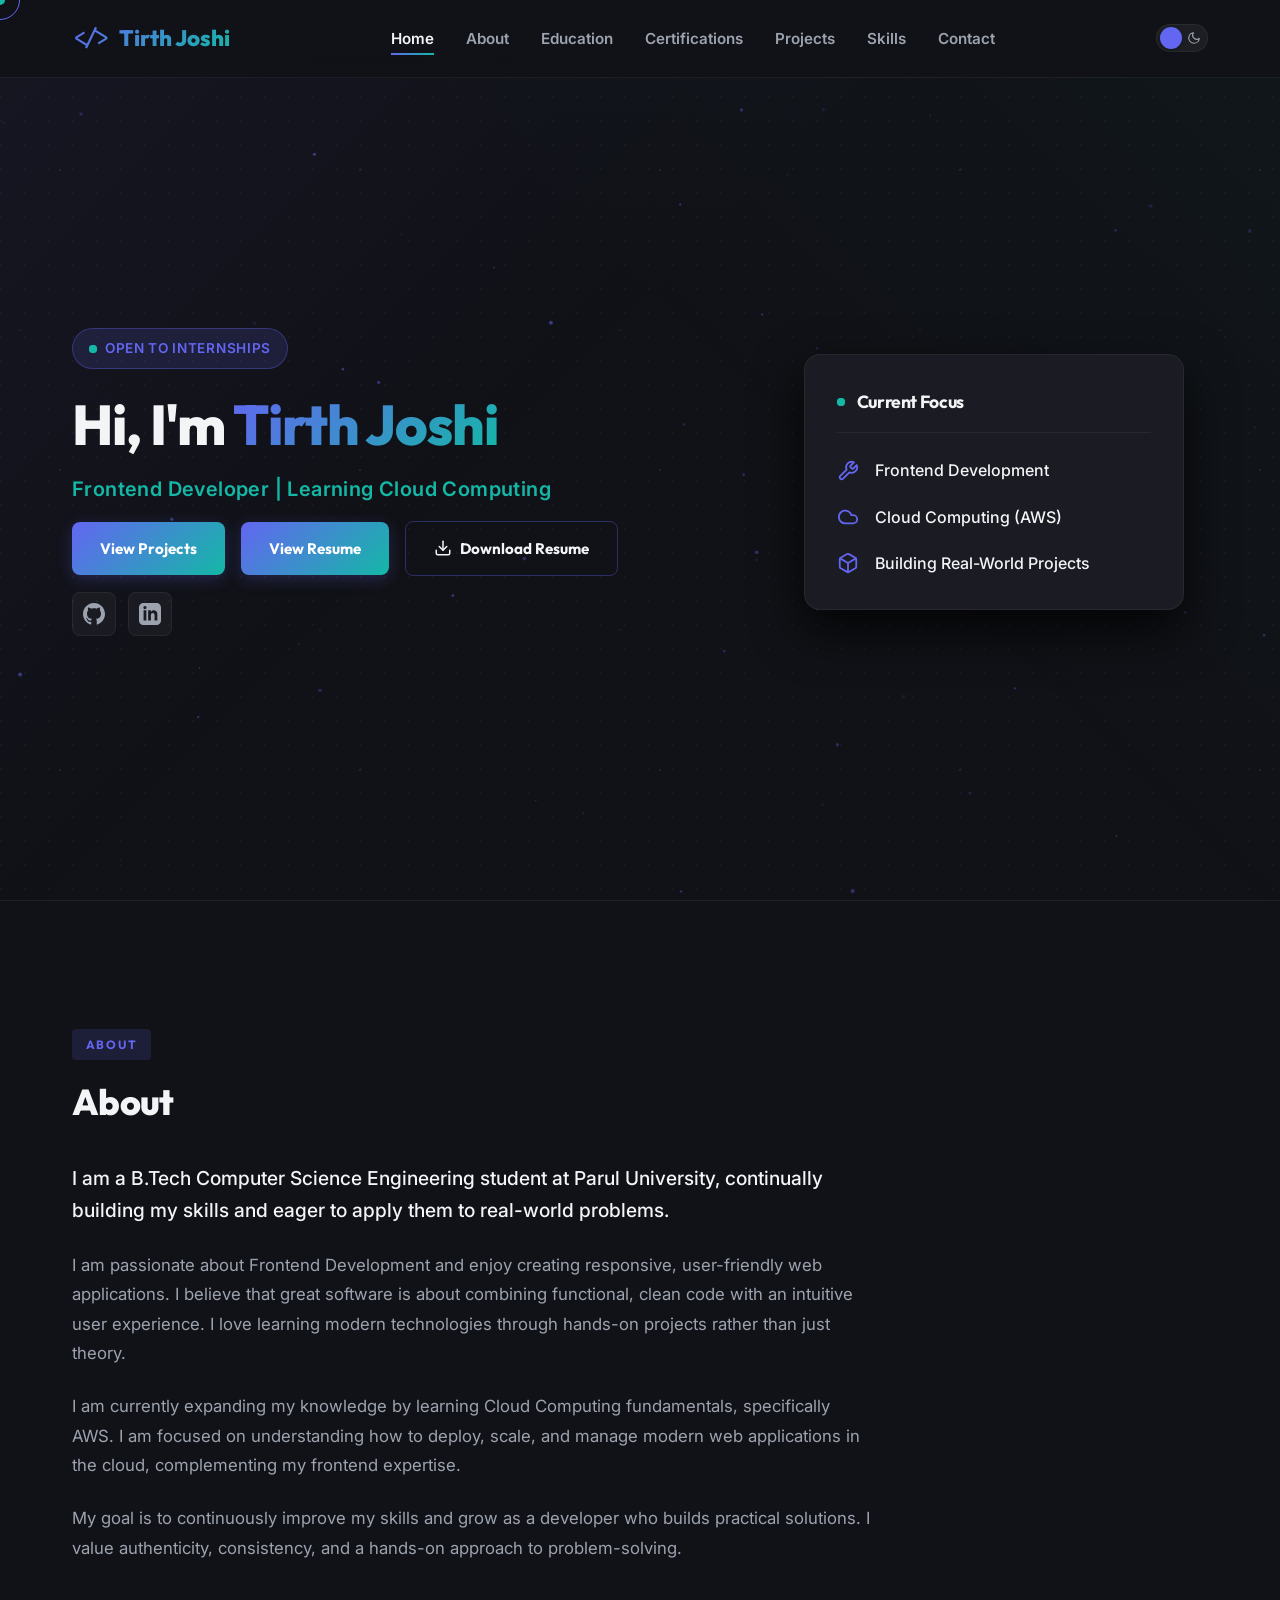
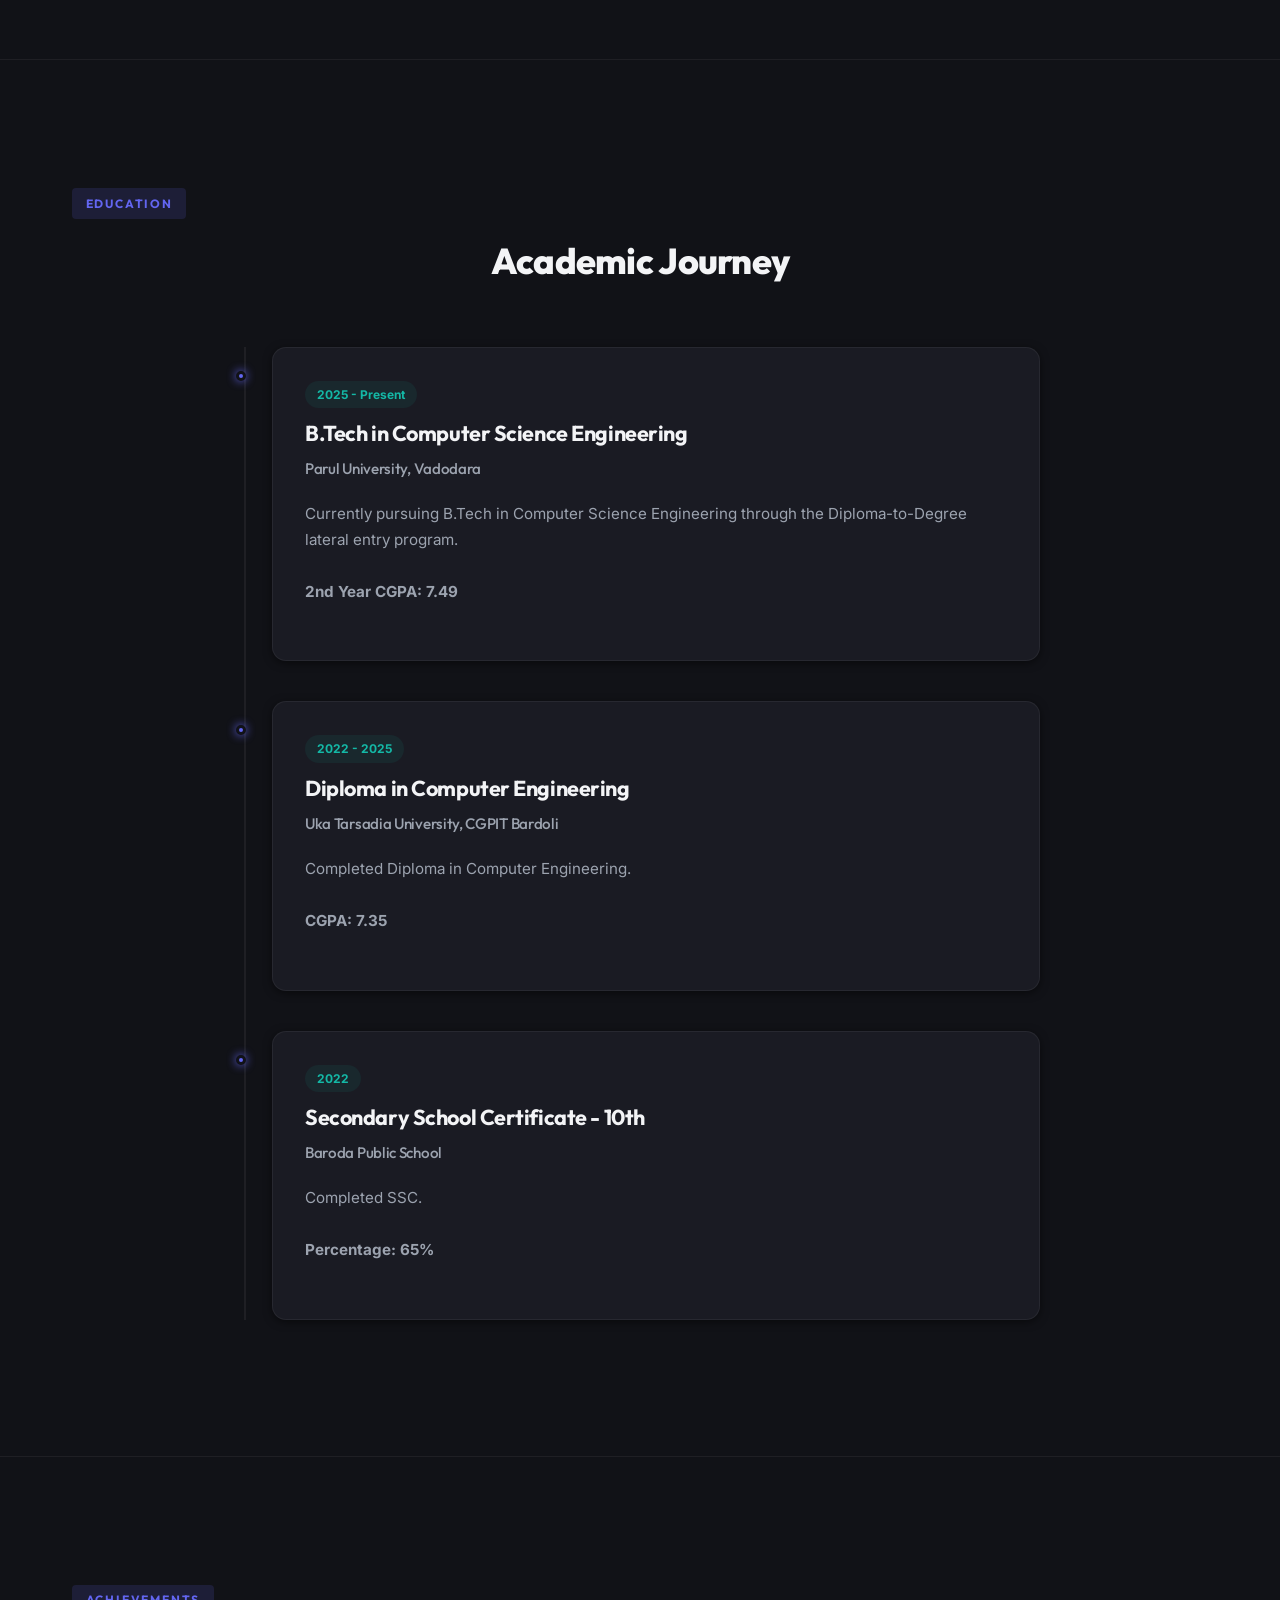
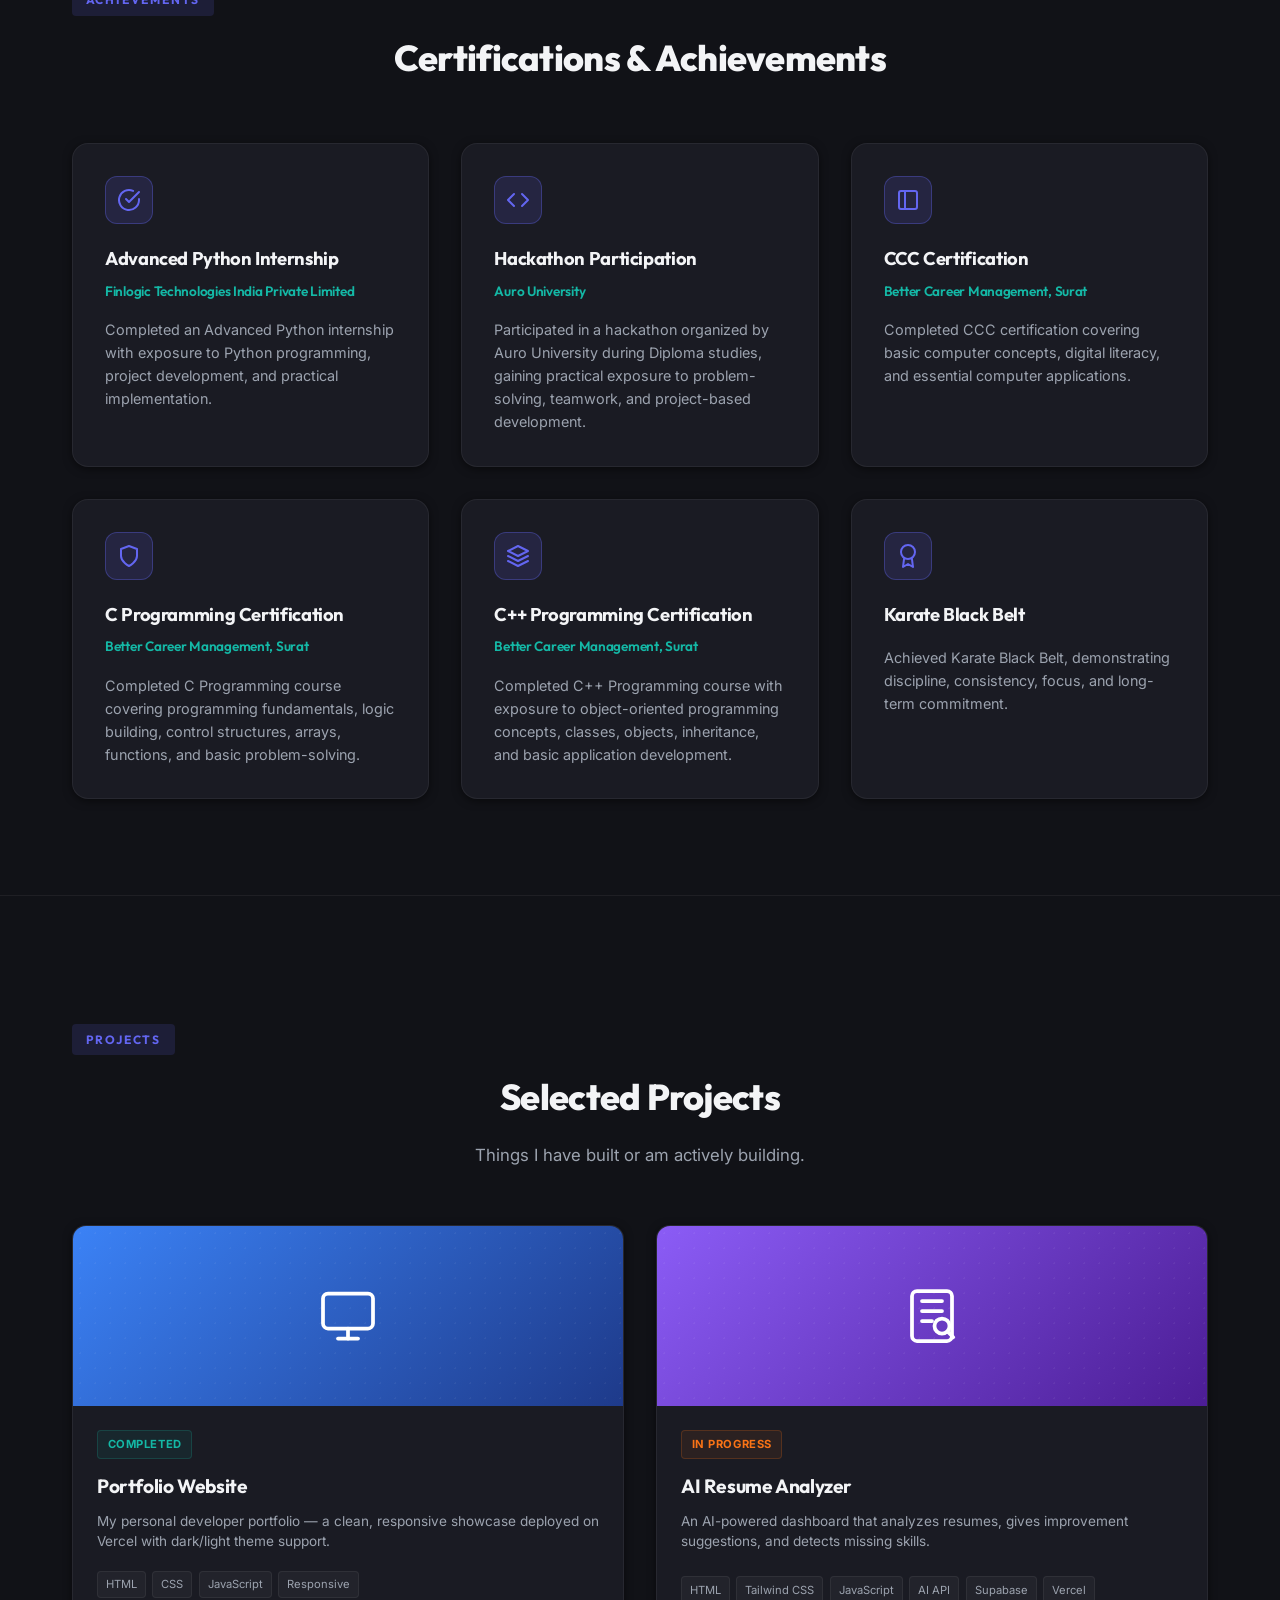
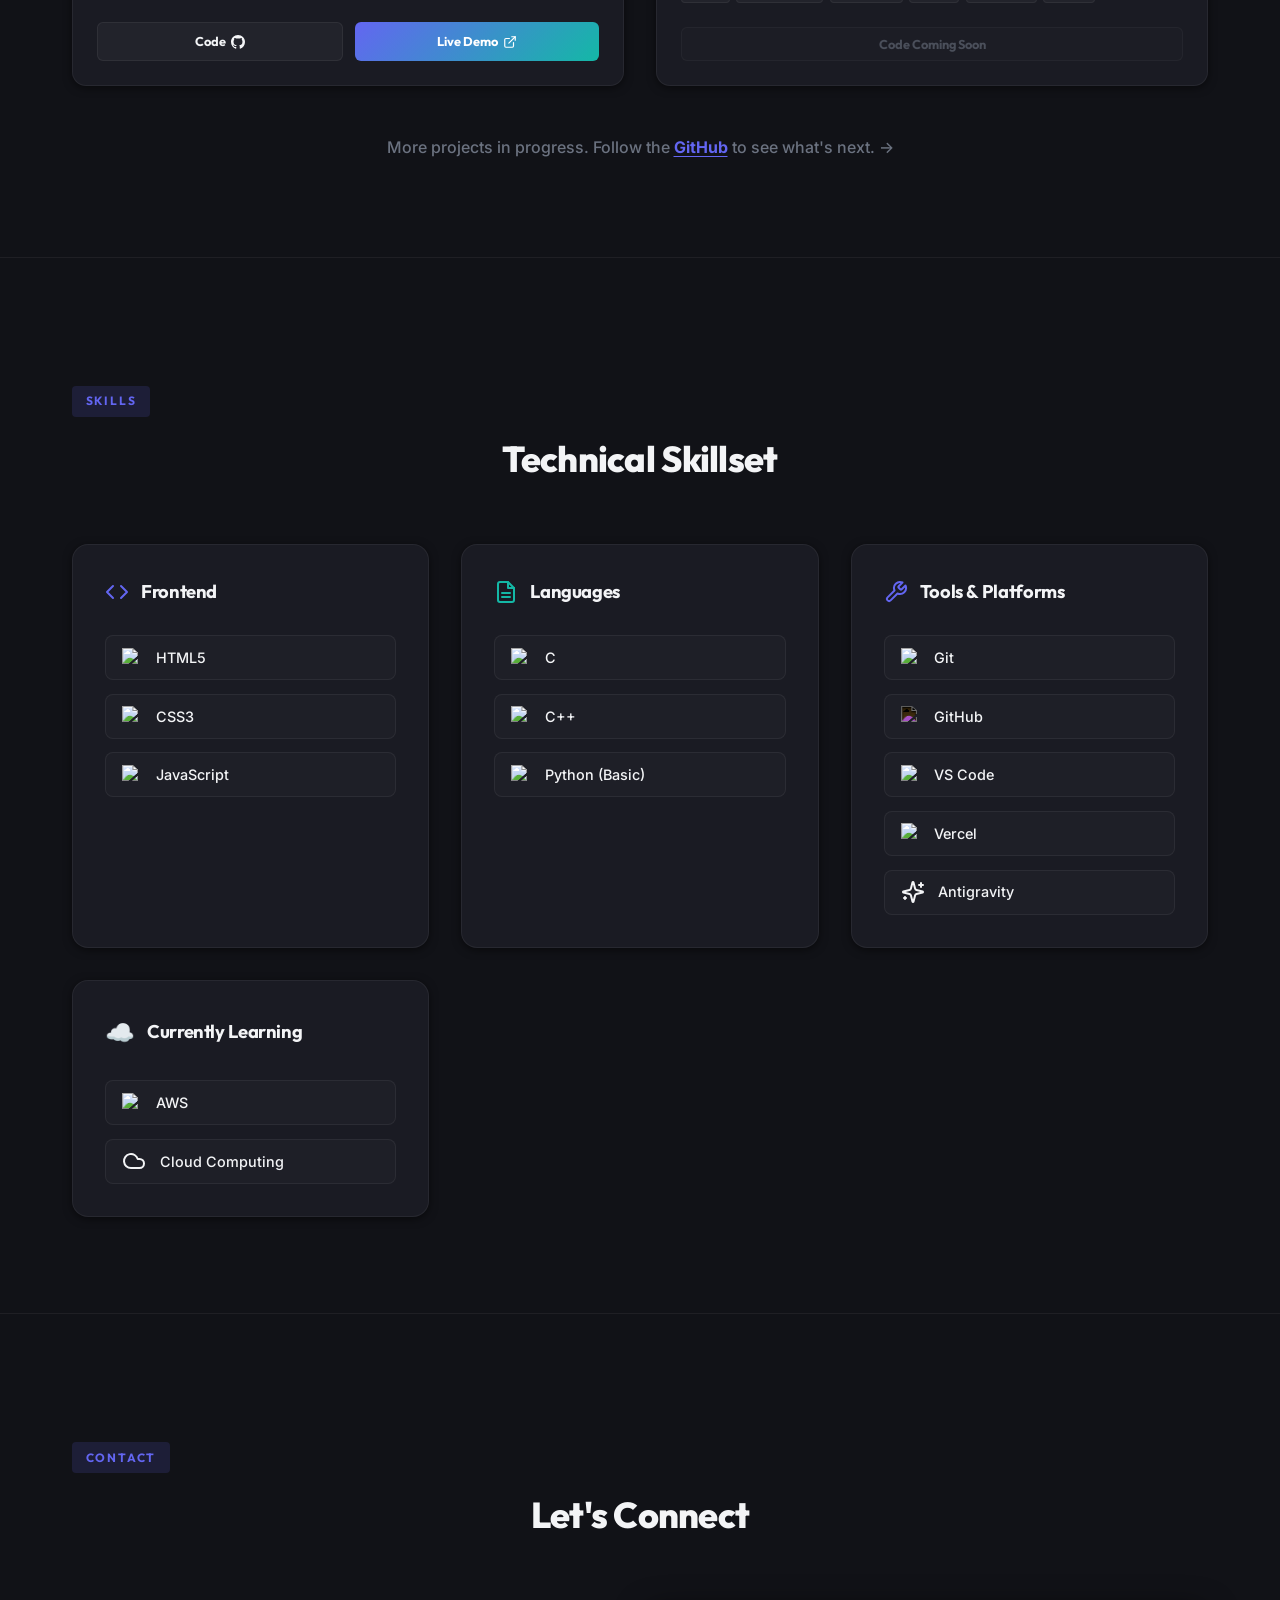
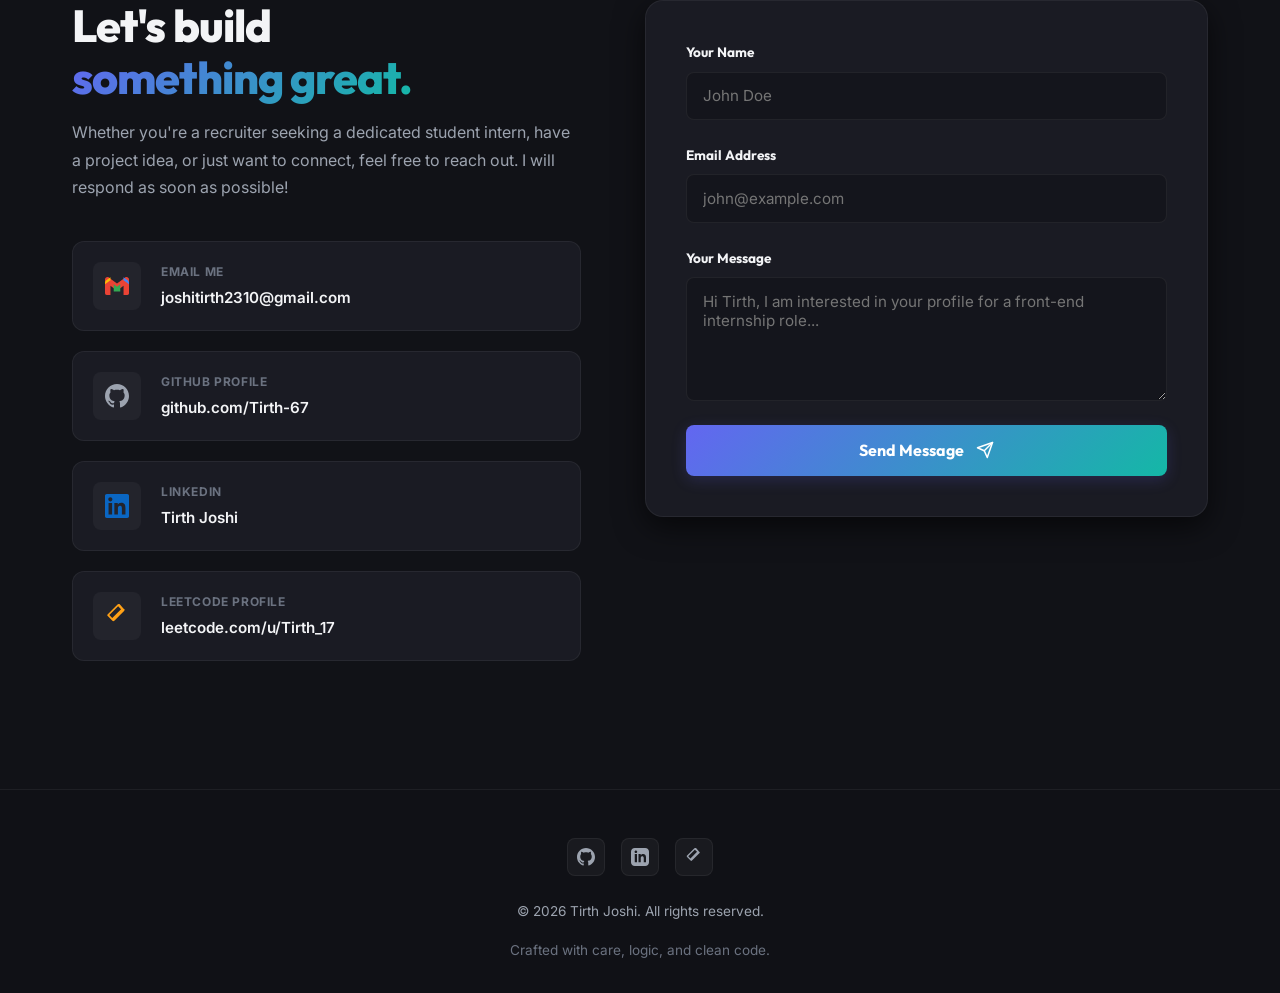
==== commit fc95554d: "Refactor Hero section: replace code card with 'Current Focus' card, update role text" ====
--- a/index.html
+++ b/index.html
@@ -99,13 +99,13 @@
                         <h1 class="hero-title">
                             Hi, I'm <span class="gradient-text">Tirth Joshi</span>
                         </h1>
-                        <p class="hero-role"><span class="typewriter-text" id="typewriterText"></span></p>
+                        <p class="hero-role">Frontend Developer | Learning Cloud Computing</p>
                         <div class="hero-buttons">
                             <a href="#projects" class="cta-button primary-btn">View Projects</a>
 
                             <a href="./tirth-joshi-resume.pdf" target="_blank" class="cta-button primary-btn resume-view-btn">View
                                 Resume</a>
-                            <a href="./tirth-joshi-resume.pdf" download class="cta-button secondary-btn resume-download-btn">
+                            <a href="./tirth-joshi-resume.pdf" download="Tirth_Joshi_Resume.pdf" class="cta-button secondary-btn resume-download-btn">
                                 <svg width="18" height="18" viewBox="0 0 24 24" fill="none" stroke="currentColor"
                                     stroke-width="2" stroke-linecap="round" stroke-linejoin="round">
                                     <path d="M21 15v4a2 2 0 0 1-2 2H5a2 2 0 0 1-2-2v-4"></path>
@@ -135,34 +135,25 @@
                     </div>
 
                     <div class="hero-visual animate-on-load">
-                        <!-- Glassmorphic Code IDE Preview Card -->
-                        <div class="code-card">
-                            <div class="code-card-header">
-                                <div class="window-controls">
-                                    <span class="control close-ctrl"></span>
-                                    <span class="control minimize-ctrl"></span>
-                                    <span class="control maximize-ctrl"></span>
+                        <!-- Current Focus Minimal Card -->
+                        <div class="skills-card" style="margin: 0 auto; max-width: 380px; padding: 2rem; background: var(--card-bg); border: 1px solid var(--card-border); border-radius: 16px; box-shadow: var(--shadow-lg);">
+                            <div class="skills-card-header" style="margin-bottom: 1.5rem; border-bottom: 1px solid var(--card-border); padding-bottom: 1rem; display: flex; align-items: center; gap: 0.75rem;">
+                                <span class="pulse-dot"></span>
+                                <h3 style="margin: 0; font-size: 1.1rem; color: var(--text-color);">Current Focus</h3>
+                            </div>
+                            <div style="display: flex; flex-direction: column; gap: 1.25rem;">
+                                <div style="display: flex; align-items: center; gap: 1rem; color: var(--text-color); font-weight: 500;">
+                                    <svg width="22" height="22" viewBox="0 0 24 24" fill="none" stroke="var(--accent-color)" stroke-width="2" stroke-linecap="round" stroke-linejoin="round"><path d="M14.7 6.3a1 1 0 0 0 0 1.4l1.6 1.6a1 1 0 0 0 1.4 0l3.77-3.77a6 6 0 0 1-7.94 7.94l-6.91 6.91a2.12 2.12 0 0 1-3-3l6.91-6.91a6 6 0 0 1 7.94-7.94l-3.76 3.76z"></path></svg>
+                                    <span>Frontend Development</span>
                                 </div>
-                                <div class="tab-title">developer.js</div>
-                            </div>
-                            <div class="code-card-body">
-                                <pre><code id="codeBlock"><span class="code-keyword">const</span> <span class="code-class">developer</span> = {
-    <span class="code-keyword">name:</span> <span class="code-string">"Tirth Joshi"</span>,
-    <span class="code-keyword">skills:</span> [
-        <span class="code-string">"Frontend Development"</span>,
-        <span class="code-string">"Responsive Design"</span>,
-        <span class="code-string">"Cloud Computing (Learning)"</span>
-    ],
-    <span class="code-method">build:</span> () => {
-        console.<span class="code-method">log</span>(<span class="code-string">"Ready to build!"</span>);
-    }
-};
-
-developer.<span class="code-method">build</span>();</code></pre>
-                            </div>
-                            <div class="code-card-footer">
-                                <span class="terminal-status" id="terminalStatus">⏳ Building...</span>
-                                <span class="terminal-lang">Node.js</span>
+                                <div style="display: flex; align-items: center; gap: 1rem; color: var(--text-color); font-weight: 500;">
+                                    <svg width="22" height="22" viewBox="0 0 24 24" fill="none" stroke="var(--accent-color)" stroke-width="2" stroke-linecap="round" stroke-linejoin="round"><path d="M17.5 19H9a7 7 0 1 1 6.71-9h1.79a4.5 4.5 0 1 1 0 9Z"/></svg>
+                                    <span>Cloud Computing (AWS)</span>
+                                </div>
+                                <div style="display: flex; align-items: center; gap: 1rem; color: var(--text-color); font-weight: 500;">
+                                    <svg width="22" height="22" viewBox="0 0 24 24" fill="none" stroke="var(--accent-color)" stroke-width="2" stroke-linecap="round" stroke-linejoin="round"><path d="M21 16V8a2 2 0 0 0-1-1.73l-7-4a2 2 0 0 0-2 0l-7 4A2 2 0 0 0 3 8v8a2 2 0 0 0 1 1.73l7 4a2 2 0 0 0 2 0l7-4A2 2 0 0 0 21 16z"></path><polyline points="3.27 6.96 12 12.01 20.73 6.96"></polyline><line x1="12" y1="22.08" x2="12" y2="12"></line></svg>
+                                    <span>Building Real-World Projects</span>
+                                </div>
                             </div>
                         </div>
                     </div>
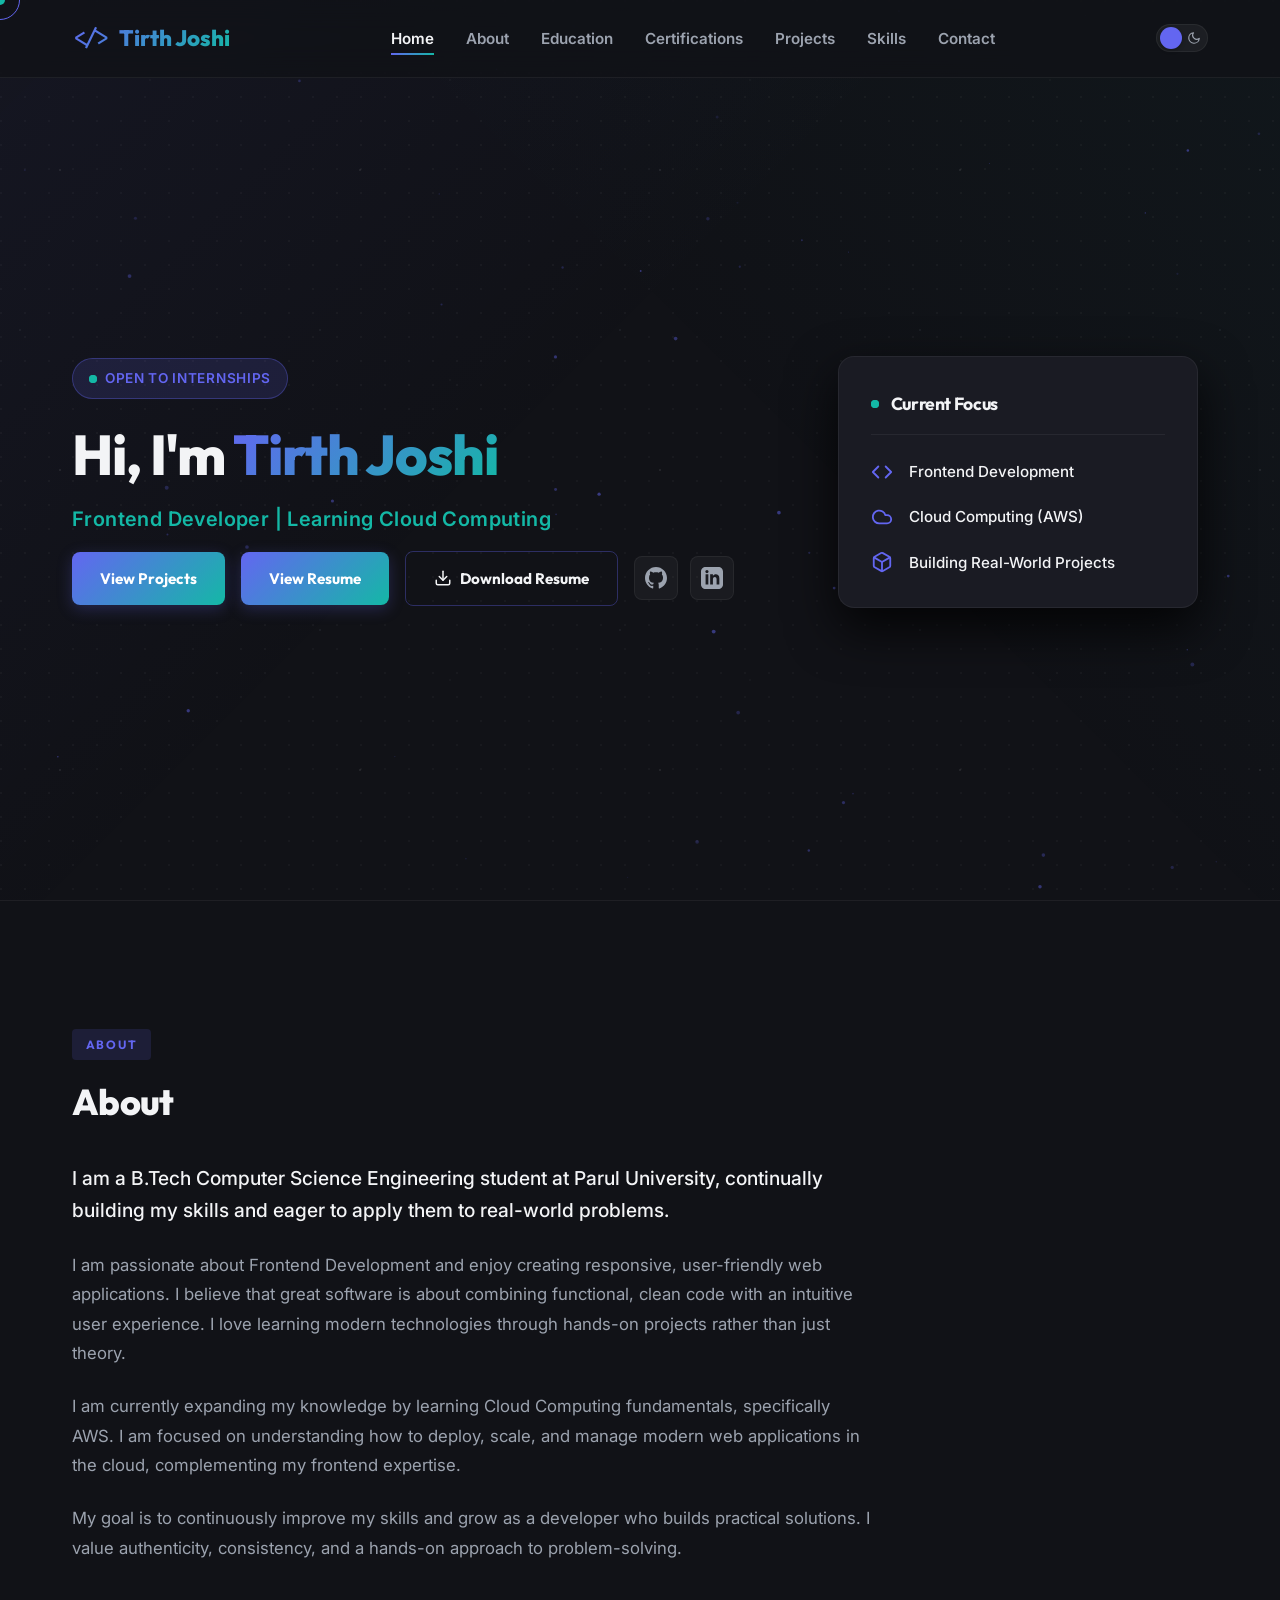
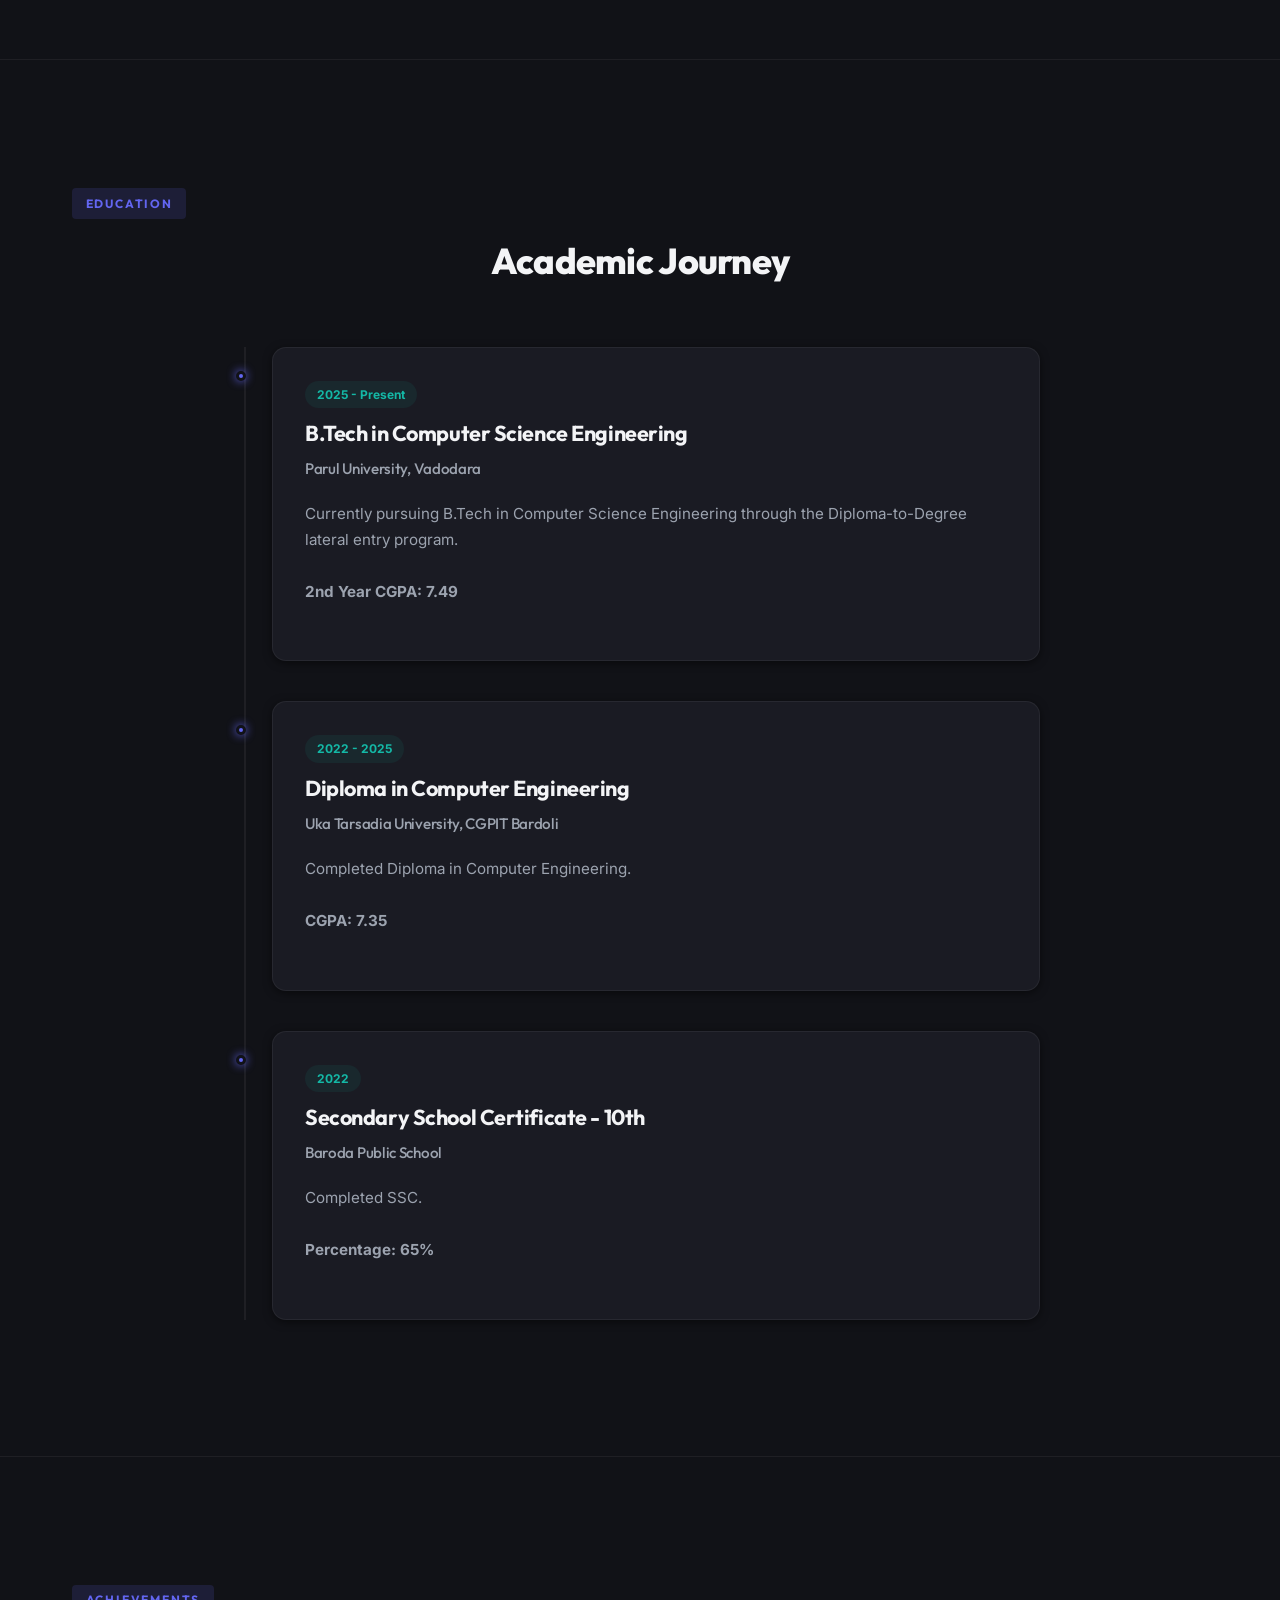
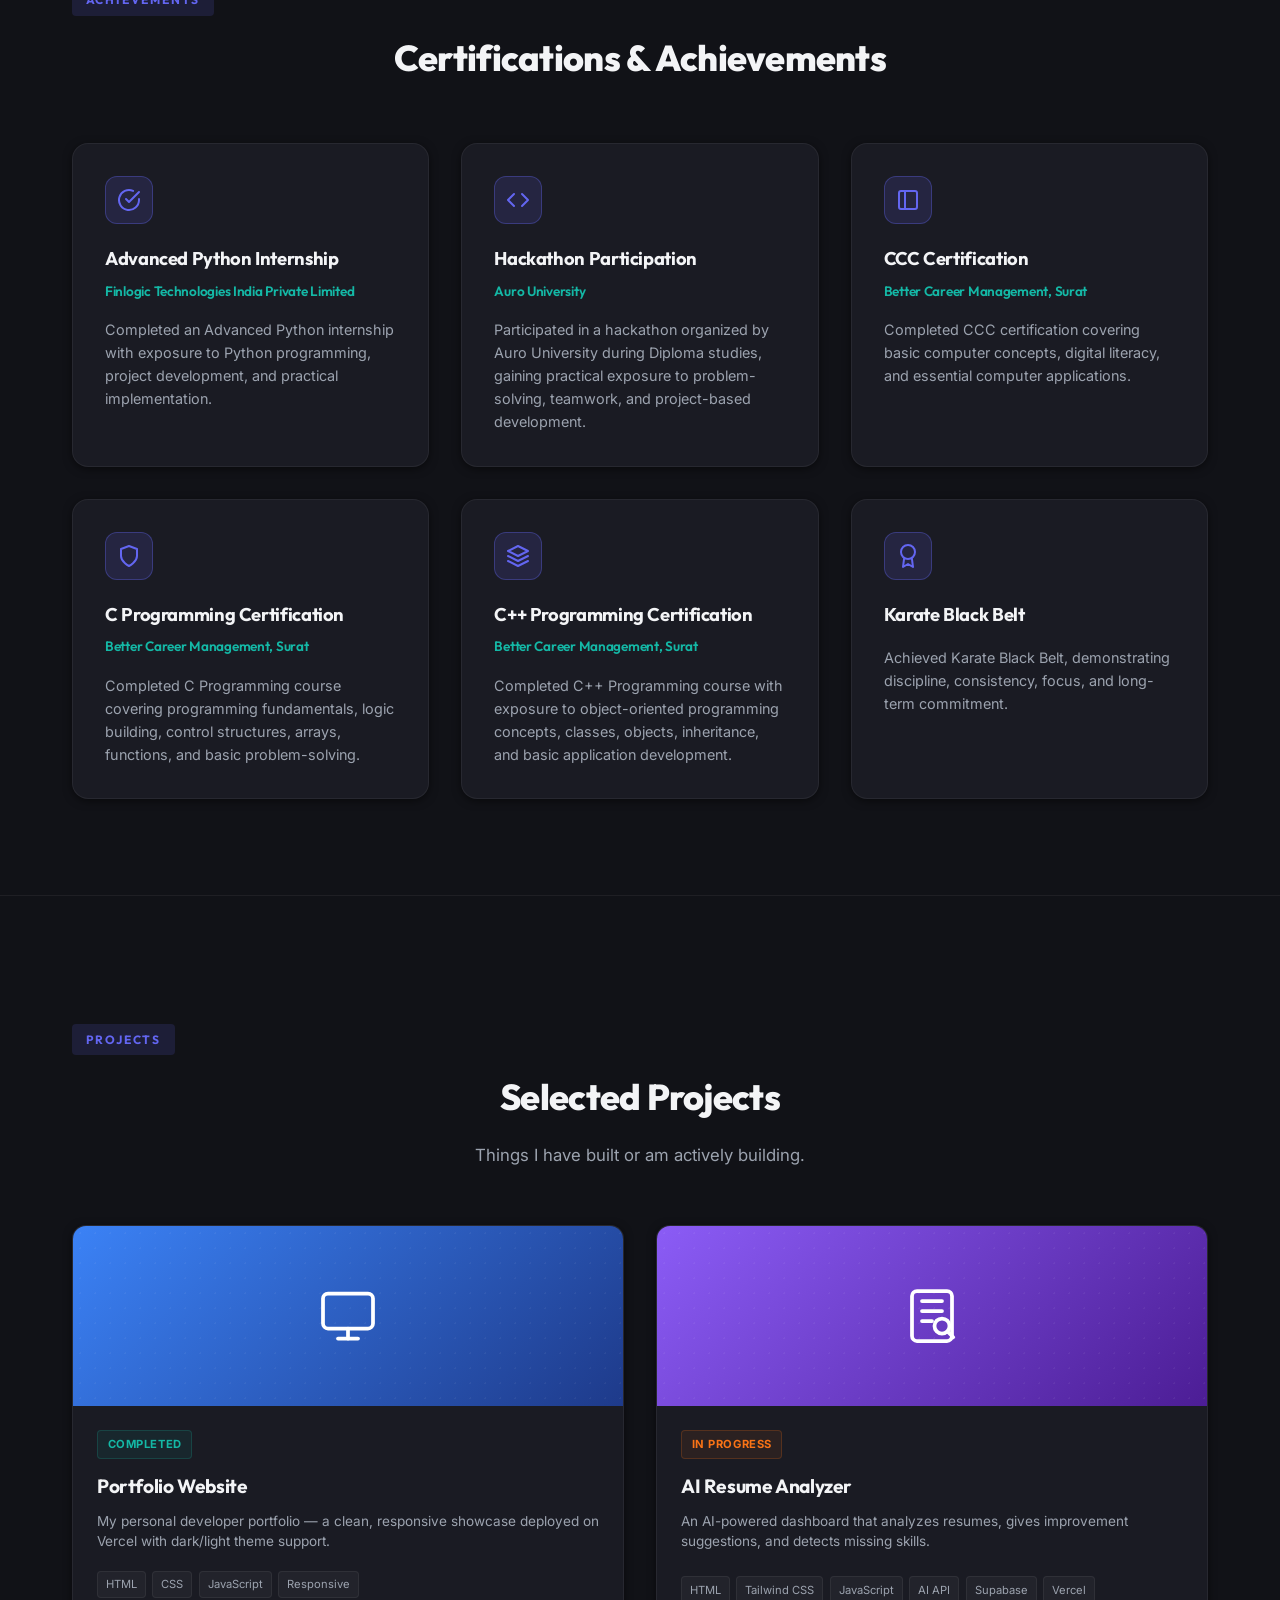
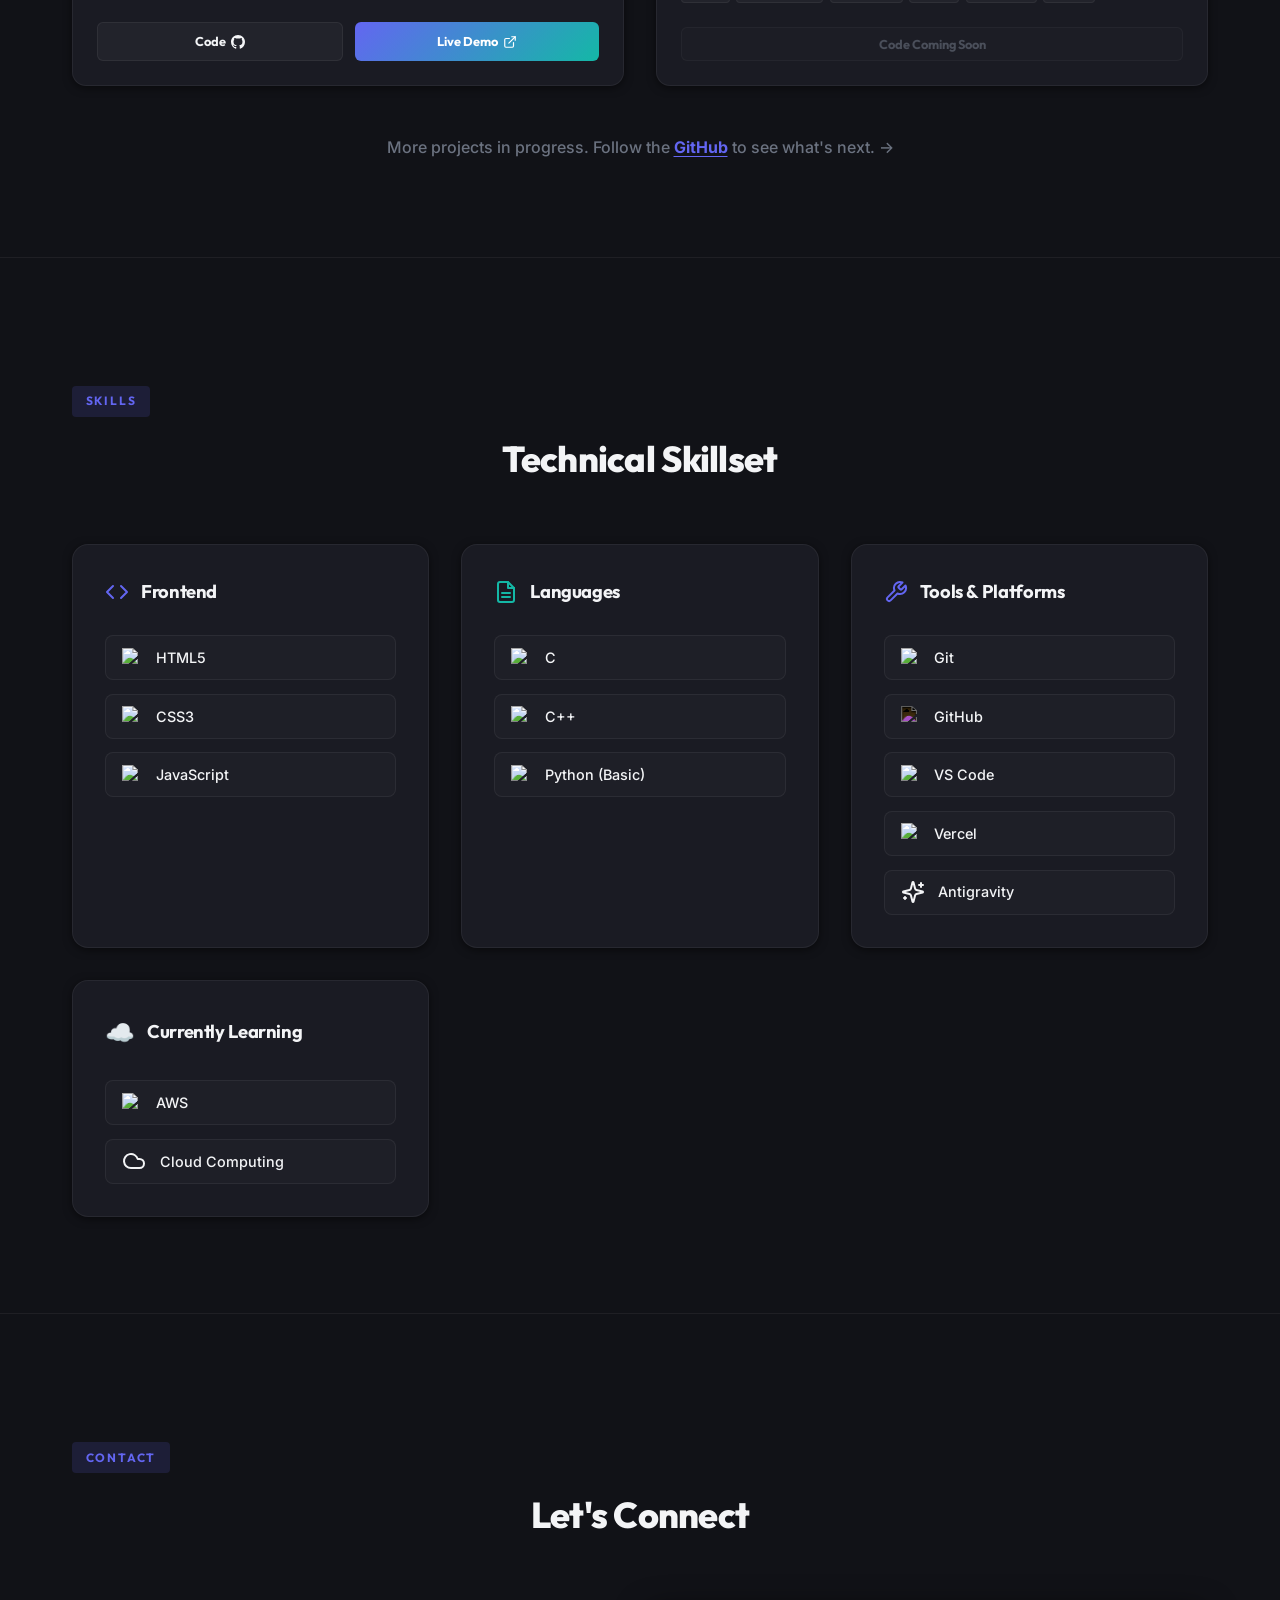
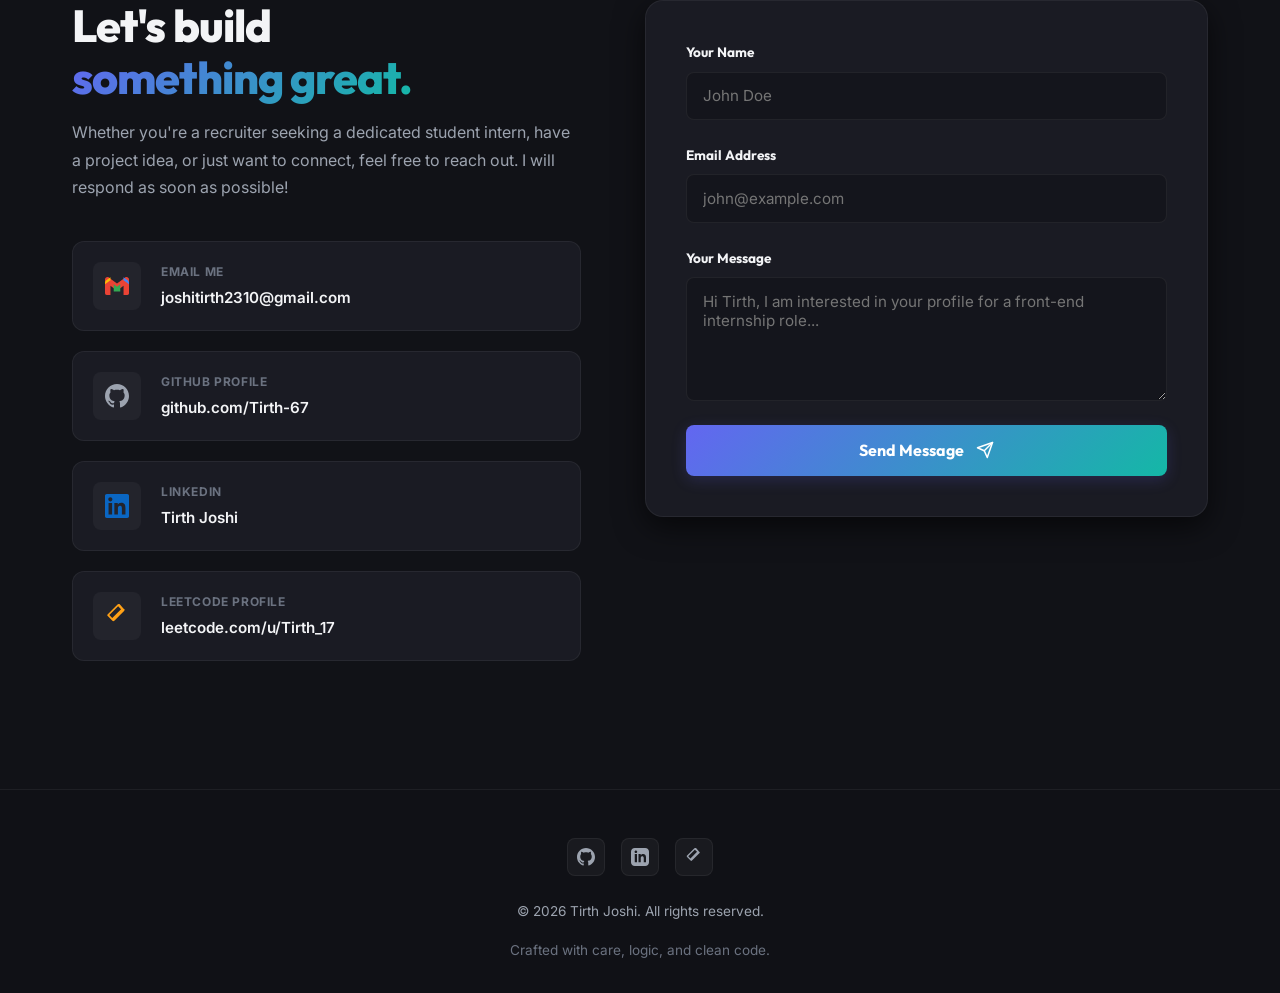
==== commit 79947c4b: "Clean up Hero section: remove dead code-card CSS/JS, use proper focus-card classes, fix responsivene" ====
--- a/index.html
+++ b/index.html
@@ -135,22 +135,21 @@
                     </div>
 
                     <div class="hero-visual animate-on-load">
-                        <!-- Current Focus Minimal Card -->
-                        <div class="skills-card" style="margin: 0 auto; max-width: 380px; padding: 2rem; background: var(--card-bg); border: 1px solid var(--card-border); border-radius: 16px; box-shadow: var(--shadow-lg);">
-                            <div class="skills-card-header" style="margin-bottom: 1.5rem; border-bottom: 1px solid var(--card-border); padding-bottom: 1rem; display: flex; align-items: center; gap: 0.75rem;">
+                        <div class="focus-card">
+                            <div class="focus-card-header">
                                 <span class="pulse-dot"></span>
-                                <h3 style="margin: 0; font-size: 1.1rem; color: var(--text-color);">Current Focus</h3>
-                            </div>
-                            <div style="display: flex; flex-direction: column; gap: 1.25rem;">
-                                <div style="display: flex; align-items: center; gap: 1rem; color: var(--text-color); font-weight: 500;">
-                                    <svg width="22" height="22" viewBox="0 0 24 24" fill="none" stroke="var(--accent-color)" stroke-width="2" stroke-linecap="round" stroke-linejoin="round"><path d="M14.7 6.3a1 1 0 0 0 0 1.4l1.6 1.6a1 1 0 0 0 1.4 0l3.77-3.77a6 6 0 0 1-7.94 7.94l-6.91 6.91a2.12 2.12 0 0 1-3-3l6.91-6.91a6 6 0 0 1 7.94-7.94l-3.76 3.76z"></path></svg>
+                                <h3>Current Focus</h3>
+                            </div>
+                            <div class="focus-card-list">
+                                <div class="focus-card-item">
+                                    <svg width="22" height="22" viewBox="0 0 24 24" fill="none" stroke="var(--accent-color)" stroke-width="2" stroke-linecap="round" stroke-linejoin="round"><polyline points="16 18 22 12 16 6"></polyline><polyline points="8 6 2 12 8 18"></polyline></svg>
                                     <span>Frontend Development</span>
                                 </div>
-                                <div style="display: flex; align-items: center; gap: 1rem; color: var(--text-color); font-weight: 500;">
+                                <div class="focus-card-item">
                                     <svg width="22" height="22" viewBox="0 0 24 24" fill="none" stroke="var(--accent-color)" stroke-width="2" stroke-linecap="round" stroke-linejoin="round"><path d="M17.5 19H9a7 7 0 1 1 6.71-9h1.79a4.5 4.5 0 1 1 0 9Z"/></svg>
                                     <span>Cloud Computing (AWS)</span>
                                 </div>
-                                <div style="display: flex; align-items: center; gap: 1rem; color: var(--text-color); font-weight: 500;">
+                                <div class="focus-card-item">
                                     <svg width="22" height="22" viewBox="0 0 24 24" fill="none" stroke="var(--accent-color)" stroke-width="2" stroke-linecap="round" stroke-linejoin="round"><path d="M21 16V8a2 2 0 0 0-1-1.73l-7-4a2 2 0 0 0-2 0l-7 4A2 2 0 0 0 3 8v8a2 2 0 0 0 1 1.73l7 4a2 2 0 0 0 2 0l7-4A2 2 0 0 0 21 16z"></path><polyline points="3.27 6.96 12 12.01 20.73 6.96"></polyline><line x1="12" y1="22.08" x2="12" y2="12"></line></svg>
                                     <span>Building Real-World Projects</span>
                                 </div>
--- a/style.css
+++ b/style.css
@@ -390,8 +390,8 @@
 
 .hero-grid {
     display: grid;
-    grid-template-columns: 1.2fr 0.8fr;
-    gap: 4rem;
+    grid-template-columns: 1.3fr 0.7fr;
+    gap: 3rem;
     align-items: center;
 }
 
@@ -590,129 +590,63 @@
     transform: translateY(-2px);
 }
 
-/* Glassmorphic Code IDE Preview Card */
+/* Hero Visual — Current Focus Card */
 .hero-visual {
-    perspective: 1000px;
-}
-
-.code-card {
-    background: rgba(26, 27, 35, 0.65);
+    display: flex;
+    align-items: center;
+    justify-content: center;
+}
+
+.focus-card {
+    background: var(--card-bg);
     border: 1px solid var(--card-border);
-    border-radius: 12px;
+    border-radius: 16px;
     box-shadow: var(--shadow-lg);
-    backdrop-filter: blur(12px);
-    -webkit-backdrop-filter: blur(12px);
-    overflow: hidden;
+    padding: 2rem;
     width: 100%;
-    max-width: 480px;
-    margin: 0 auto;
-    transform: rotateY(-5deg) rotateX(5deg);
-    transition: transform 0.5s ease, box-shadow 0.6s ease;
-}
-
-.code-card.compiled {
-    box-shadow: var(--shadow-lg), 0 0 40px rgba(16, 185, 129, 0.15);
-}
-
-.code-card:hover {
-    transform: rotateY(0deg) rotateX(0deg) scale(1.02);
-}
-
-.code-card-header {
-    background: rgba(17, 18, 23, 0.8);
-    padding: 0.75rem 1.25rem;
-    display: flex;
-    align-items: center;
+    max-width: 360px;
+    transition: transform 0.4s ease, box-shadow 0.4s ease;
+}
+
+.focus-card:hover {
+    transform: translateY(-4px);
+    box-shadow: var(--shadow-lg), var(--shadow-glow);
+}
+
+.focus-card-header {
+    display: flex;
+    align-items: center;
+    gap: 0.75rem;
+    margin-bottom: 1.5rem;
+    padding-bottom: 1rem;
     border-bottom: 1px solid var(--card-border);
-    position: relative;
-}
-
-.window-controls {
-    display: flex;
-    gap: 6px;
-    position: absolute;
-    left: 1.25rem;
-}
-
-.control {
-    width: 10px;
-    height: 10px;
-    border-radius: 50%;
-    display: inline-block;
-}
-
-.close-ctrl { background: #ef4444; }
-.minimize-ctrl { background: #eab308; }
-.maximize-ctrl { background: #22c55e; }
-
-.tab-title {
-    font-size: 0.8rem;
-    font-family: var(--font-mono);
-    color: var(--text-light);
-    margin: 0 auto;
+}
+
+.focus-card-header h3 {
+    margin: 0;
+    font-size: 1.1rem;
+    font-weight: 700;
+    color: var(--text-color);
+    font-family: var(--font-heading);
+}
+
+.focus-card-list {
+    display: flex;
+    flex-direction: column;
+    gap: 1.25rem;
+}
+
+.focus-card-item {
+    display: flex;
+    align-items: center;
+    gap: 1rem;
+    color: var(--text-color);
     font-weight: 500;
-}
-
-.code-card-body {
-    padding: 1.5rem;
-    overflow-x: auto;
-    max-width: 100%;
-}
-
-.code-card-body pre {
-    margin: 0;
-}
-
-.code-card-body code {
-    font-family: var(--font-mono);
-    font-size: 0.85rem;
-    color: #e5e7eb;
-    text-align: left;
-    white-space: pre;
-    display: block;
-    line-height: 1.5;
-    min-height: 210px;
-}
-
-.code-keyword { color: #f43f5e; font-weight: 500; }
-.code-class { color: #60a5fa; }
-.code-method { color: #34d399; }
-.code-string { color: #fbbf24; }
-
-/* Typing cursor animation */
-.typing-cursor {
-    display: inline-block;
-    width: 2px;
-    height: 1.1em;
-    background: var(--accent-teal);
-    margin-left: 1px;
-    vertical-align: text-bottom;
-    animation: blink-cursor 0.75s step-end infinite;
-}
-
-@keyframes blink-cursor {
-    0%, 100% { opacity: 1; }
-    50% { opacity: 0; }
-}
-
-.code-card-footer {
-    background: rgba(17, 18, 23, 0.5);
-    padding: 0.5rem 1.25rem;
-    border-top: 1px solid var(--card-border);
-    display: flex;
-    justify-content: space-between;
-    font-size: 0.75rem;
-    color: var(--text-muted);
-    font-family: var(--font-mono);
-}
-
-.terminal-status {
-    color: var(--text-muted);
-    transition: color 0.4s ease;
-}
-
-.terminal-status.success {
-    color: #10b981;
+    font-size: 0.95rem;
+}
+
+.focus-card-item svg {
+    flex-shrink: 0;
 }
 
 /* ----------------------------------------------------
@@ -1930,20 +1864,9 @@
         font-size: 2.2rem;
     }
     
-    /* Code Card Mobile Adjustments */
-    .code-card {
+    /* Focus Card Mobile */
+    .focus-card {
         max-width: 100%;
-    }
-    
-    .code-card-body {
-        padding: 1rem;
-        overflow-x: auto;
-        -webkit-overflow-scrolling: touch;
-    }
-    
-    .code-card-body code {
-        font-size: 0.72rem;
-        white-space: pre;
     }
     
     /* Skills grid mobile */
@@ -1997,9 +1920,7 @@
         font-size: 1.1rem;
     }
     
-    .code-card-body code {
-        font-size: 0.65rem;
-    }
+
     
     .contact-headline {
         font-size: 1.8rem;
@@ -2139,11 +2060,7 @@
         transform: none !important;
     }
 
-    .typing-cursor,
-    .typewriter-text {
-        animation: none !important;
-        border-right-color: transparent !important;
-    }
+
 
     .pulse-dot::after {
         animation: none !important;
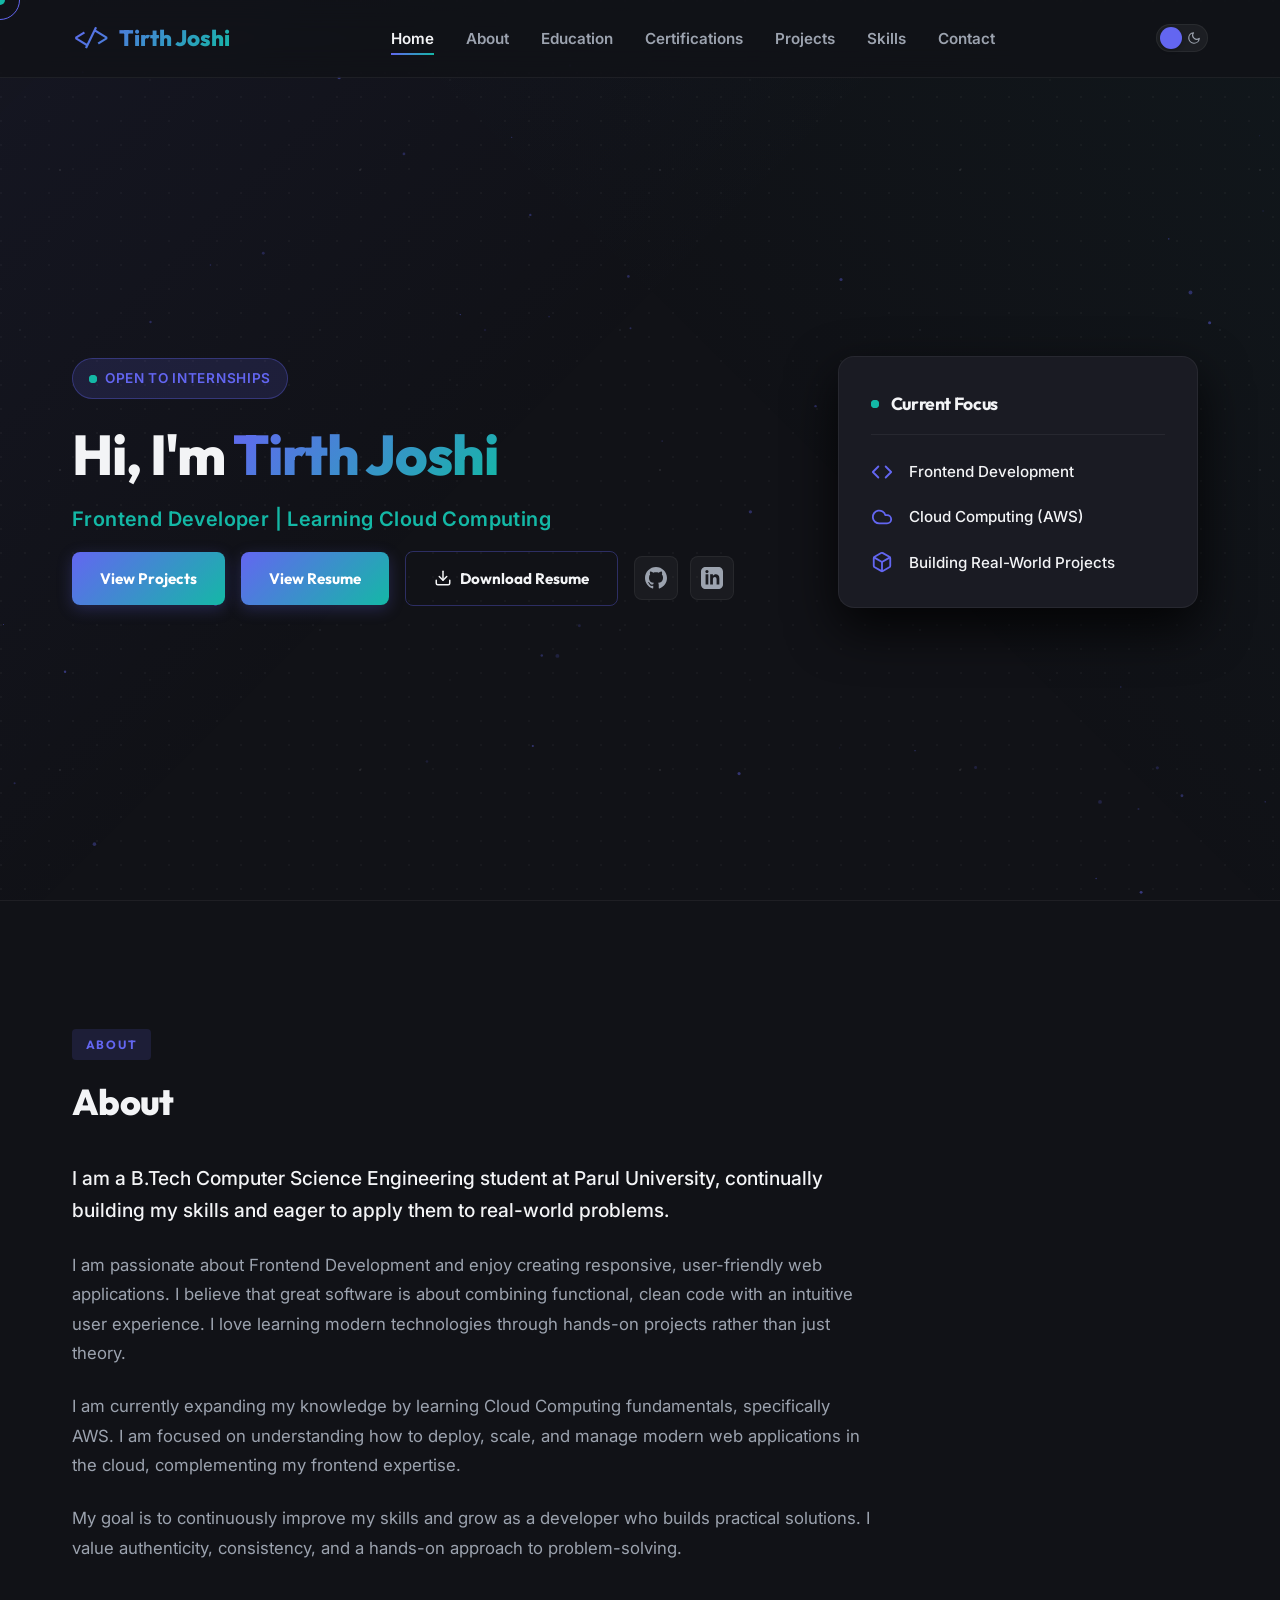
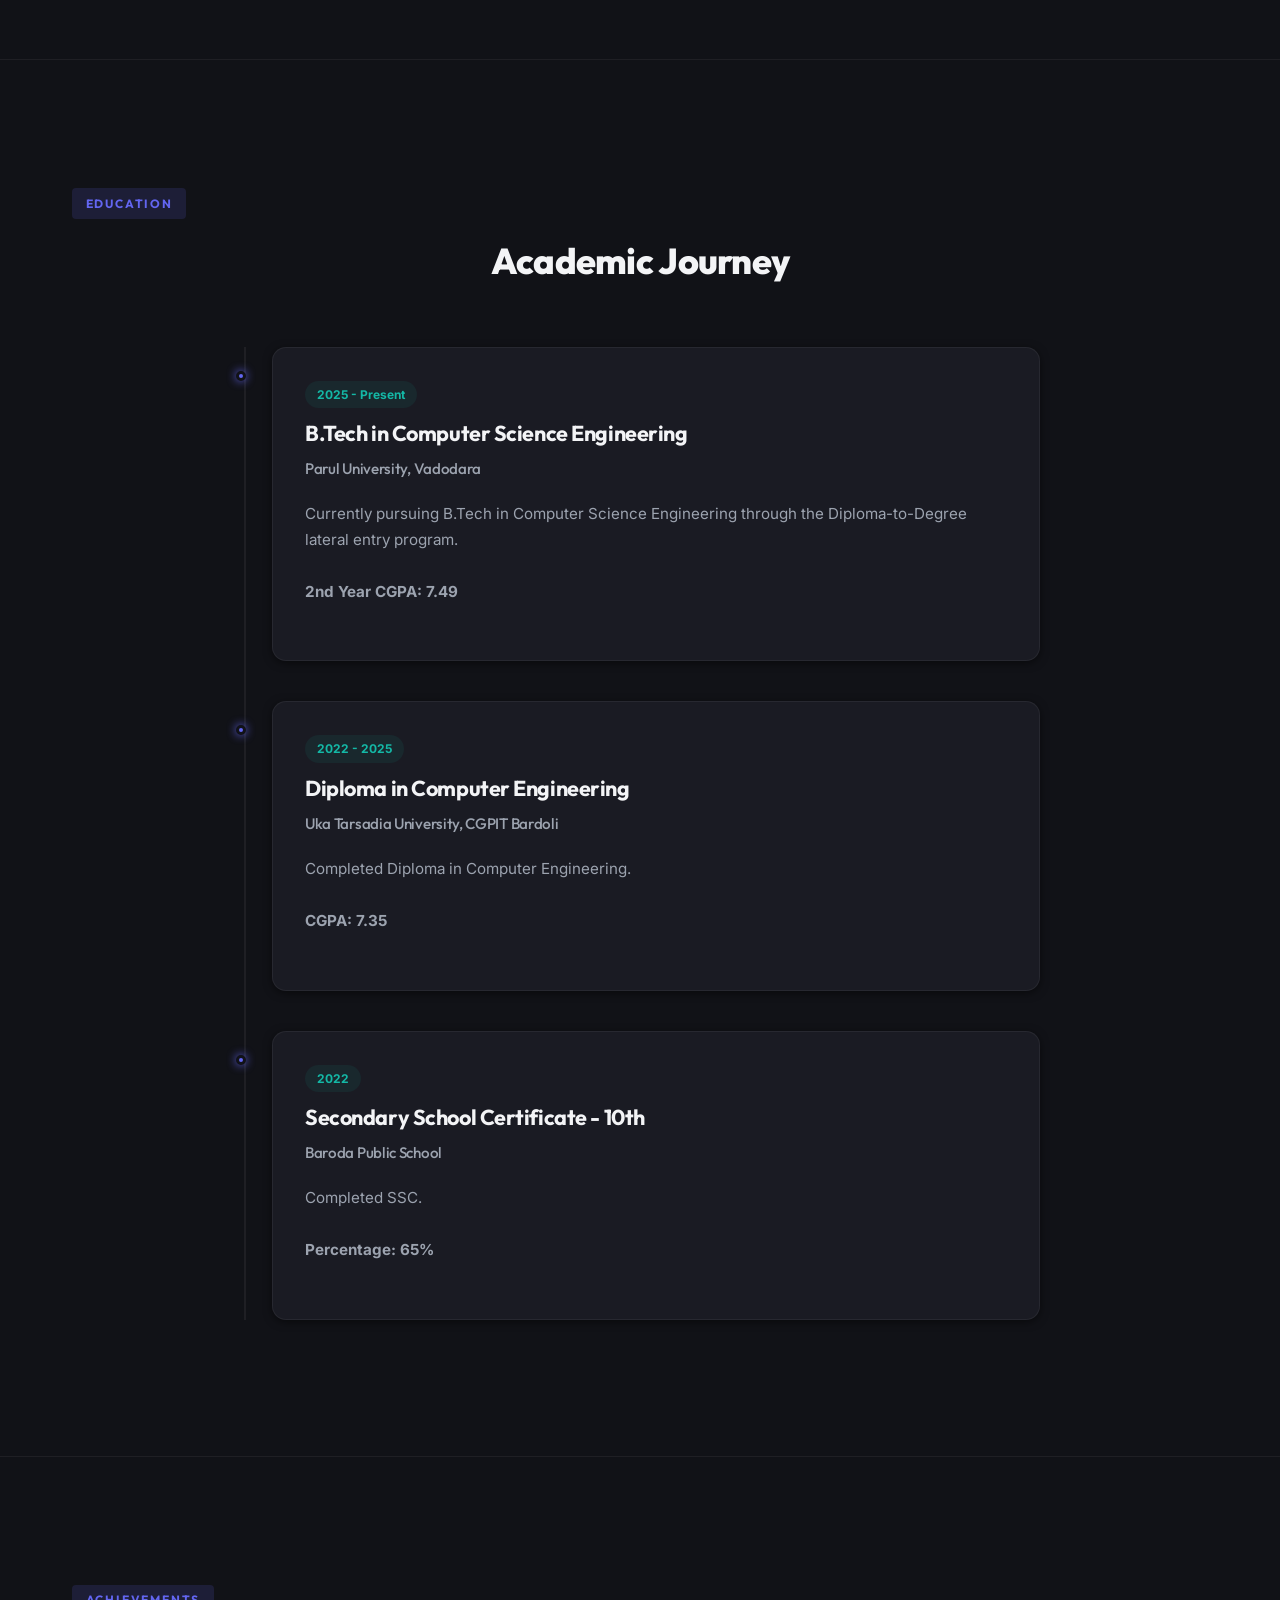
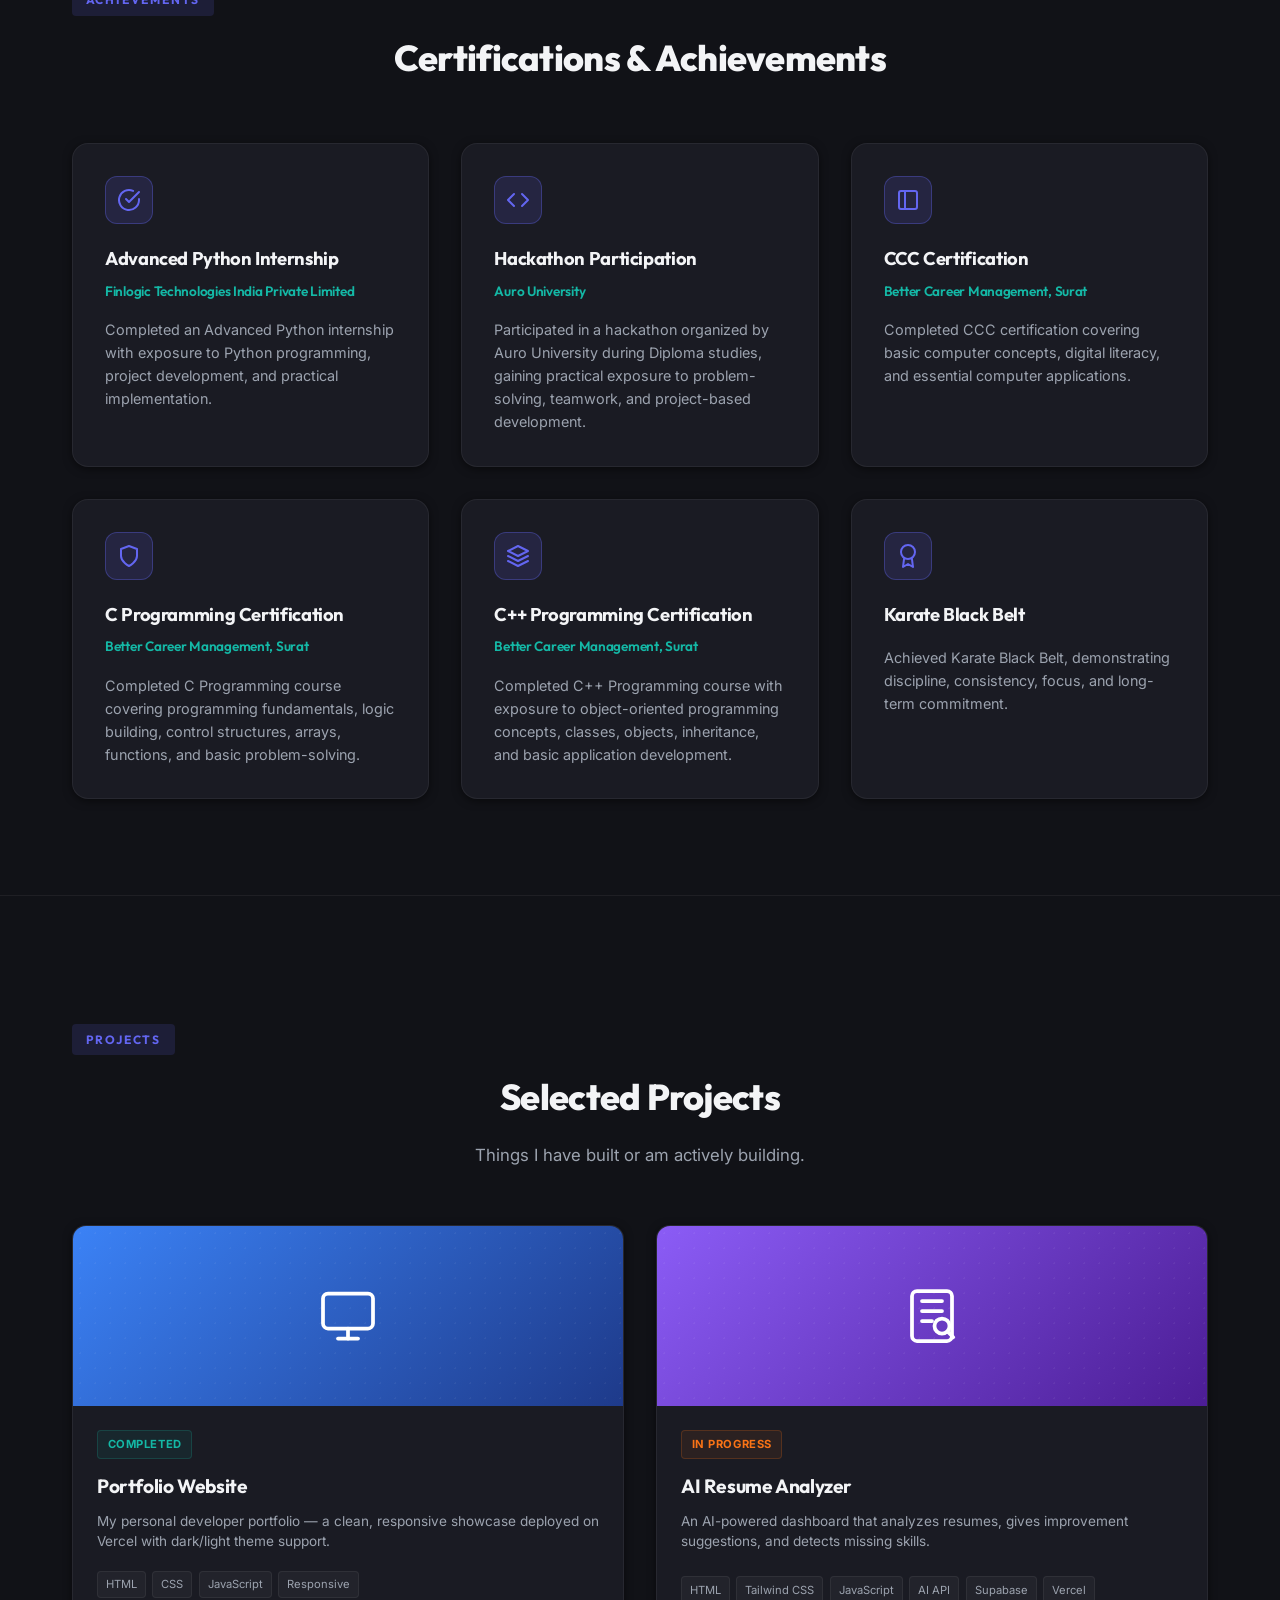
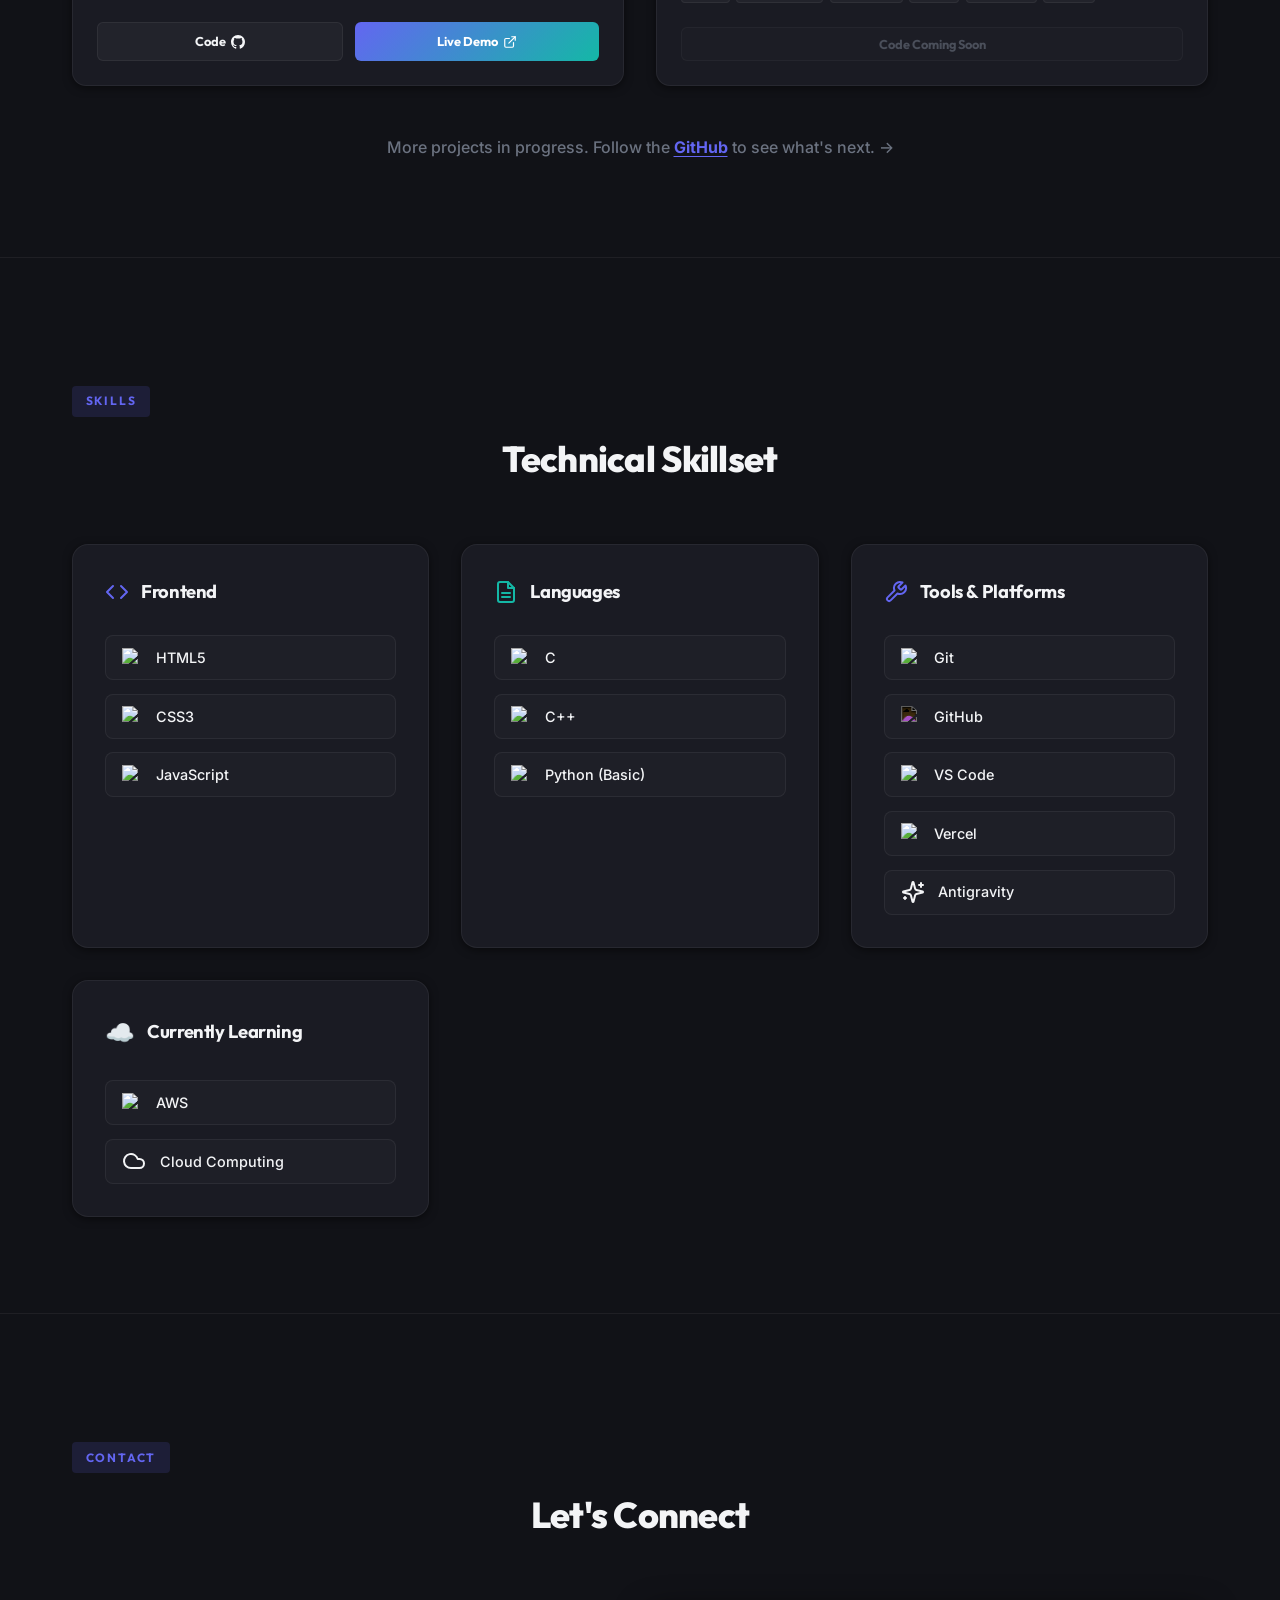
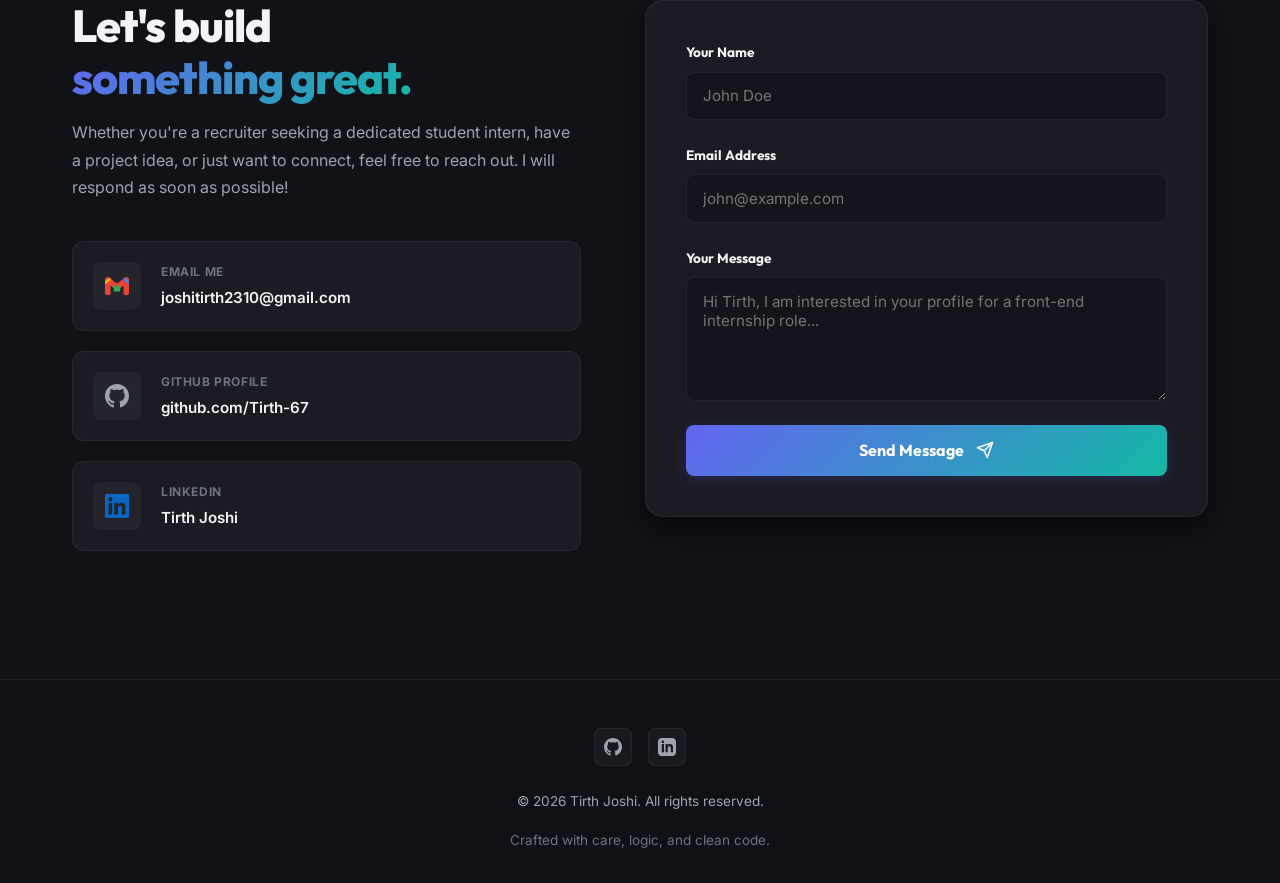
==== commit 219684a0: "Remove LeetCode from contact/footer, delete redundant Interactive-Portfolio folder" ====
--- a/index.html
+++ b/index.html
@@ -655,19 +655,6 @@
                                 </div>
                             </a>
 
-                            <a href="https://leetcode.com/u/Tirth_17/" target="_blank" rel="noopener"
-                                class="contact-info-card reveal-item">
-                                <span class="card-icon">
-                                    <svg class="brand-icon" width="24" height="24" viewBox="0 0 24 24" fill="#FFA116">
-                                        <path
-                                            d="M13.483 0a1.374 1.374 0 0 0-.961.414l-9.75 9.75a1.374 1.374 0 0 0 0 1.942l4.635 4.635a1.35 1.35 0 0 0 1.912 0l9.75-9.75a1.375 1.375 0 0 0-.41-2.235L14.73.156A1.374 1.374 0 0 0 13.483 0zm-.375 2.183 2.946 2.947-8.79 8.79-2.946-2.947z" />
-                                    </svg>
-                                </span>
-                                <div class="card-details">
-                                    <span class="card-label">LeetCode Profile</span>
-                                    <span class="card-value">leetcode.com/u/Tirth_17</span>
-                                </div>
-                            </a>
                         </div>
                     </div>
 
@@ -758,12 +745,7 @@
                             d="M19 0h-14c-2.761 0-5 2.239-5 5v14c0 2.761 2.239 5 5 5h14c2.762 0 5-2.239 5-5v-14c0-2.761-2.238-5-5-5zm-11 19h-3v-11h3v11zm-1.5-12.268c-.966 0-1.75-.779-1.75-1.75s.784-1.75 1.75-1.75 1.75.779 1.75 1.75-.784 1.75-1.75 1.75zm13.5 12.268h-3v-5.604c0-3.368-4-3.113-4 0v5.604h-3v-11h3v1.765c1.396-2.586 7-2.777 7 2.476v6.759z" />
                     </svg>
                 </a>
-                <a href="https://leetcode.com/u/Tirth_17/" target="_blank" rel="noopener" aria-label="LeetCode">
-                    <svg width="18" height="18" viewBox="0 0 24 24" fill="currentColor">
-                        <path
-                            d="M13.483 0a1.374 1.374 0 0 0-.961.414l-9.75 9.75a1.374 1.374 0 0 0 0 1.942l4.635 4.635a1.35 1.35 0 0 0 1.912 0l9.75-9.75a1.375 1.375 0 0 0-.41-2.235L14.73.156A1.374 1.374 0 0 0 13.483 0zm-.375 2.183 2.946 2.947-8.79 8.79-2.946-2.947z" />
-                    </svg>
-                </a>
+
             </div>
             <p>&copy; 2026 Tirth Joshi. All rights reserved.</p>
             <p class="footer-tagline">Crafted with care, logic, and clean code.</p>
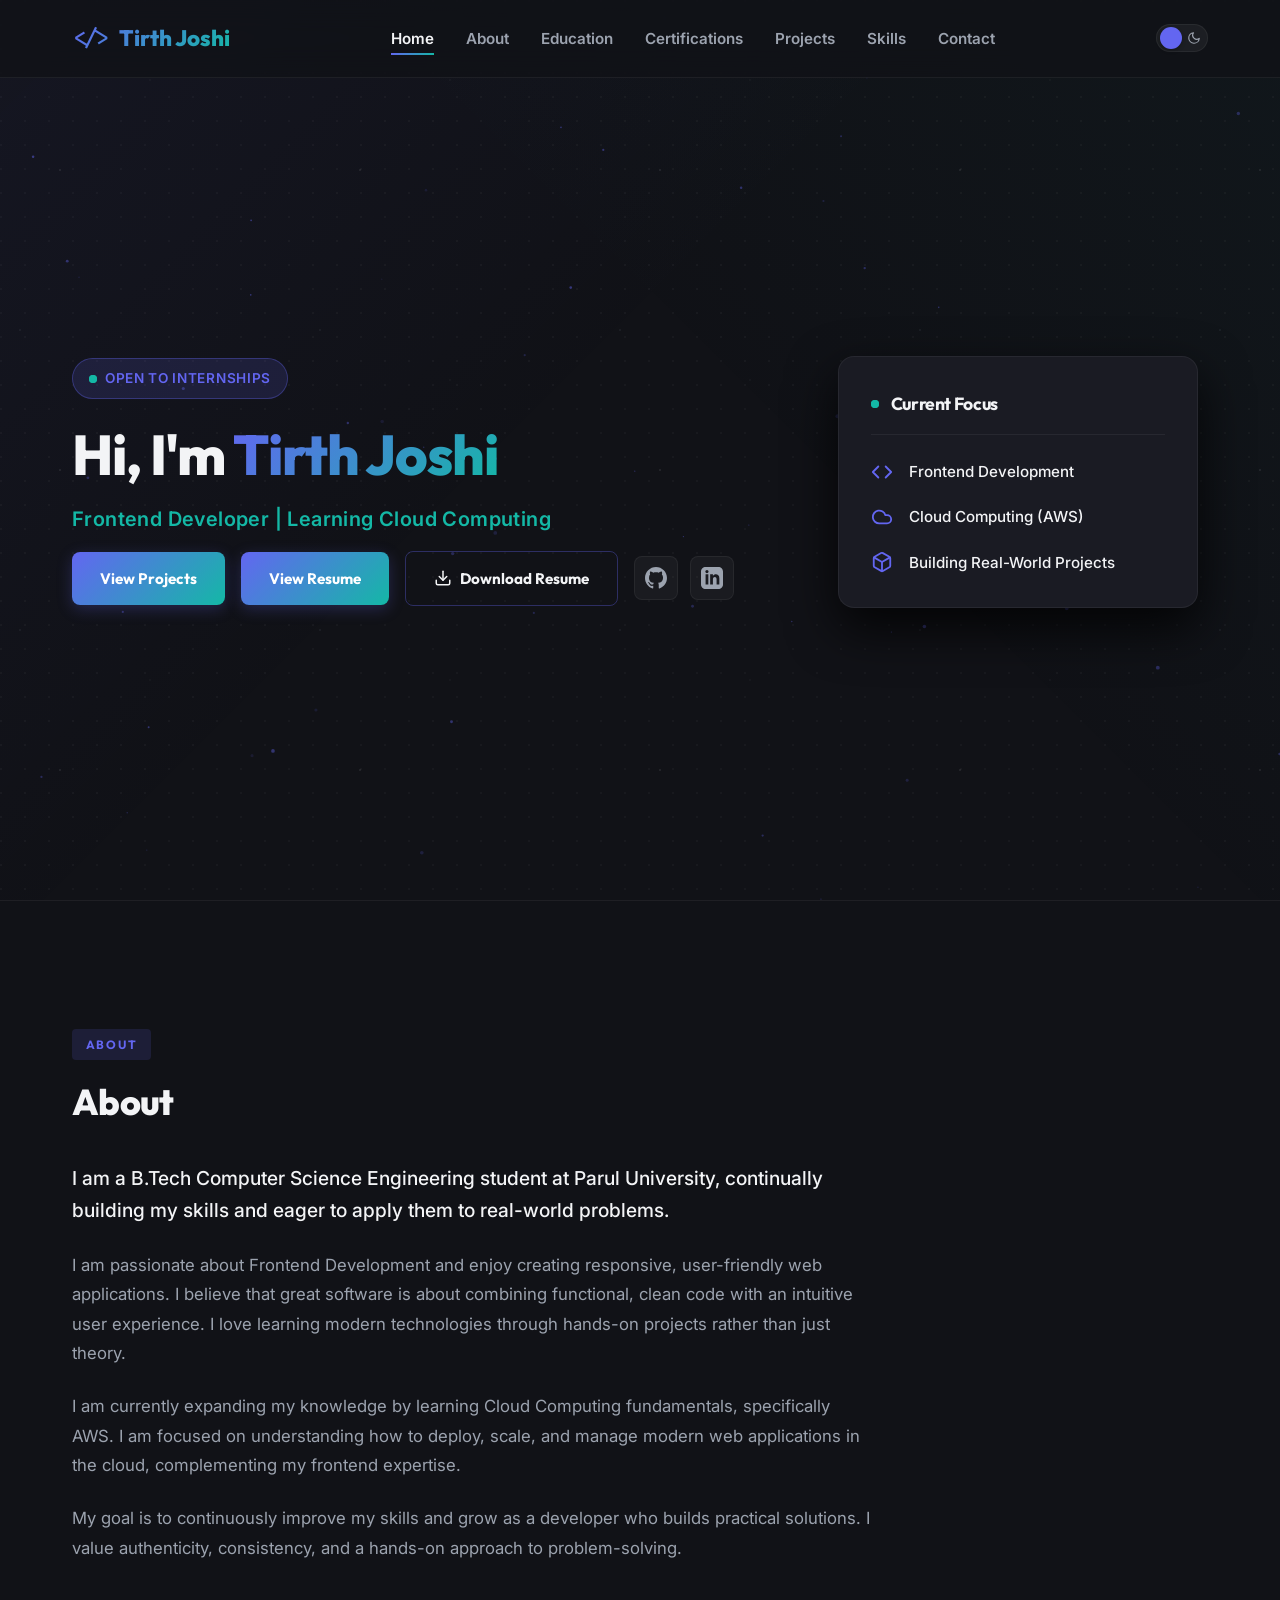
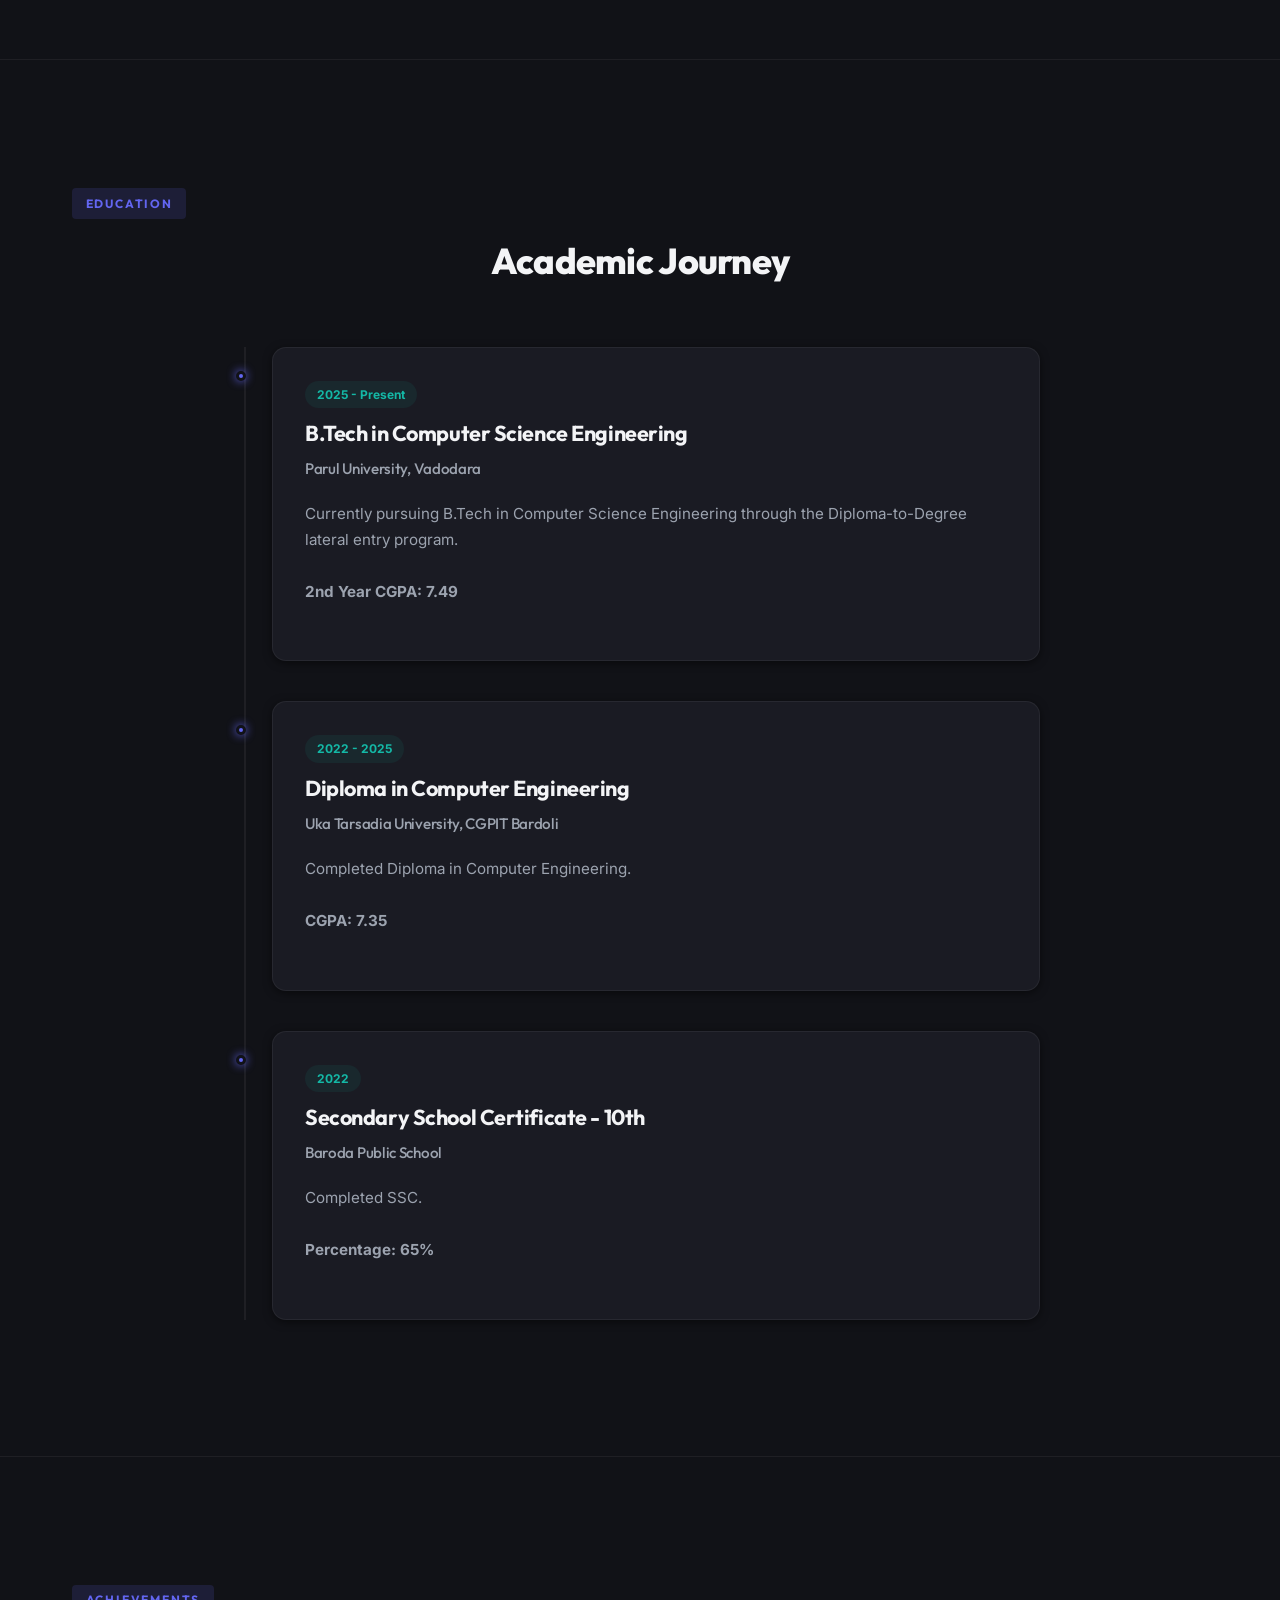
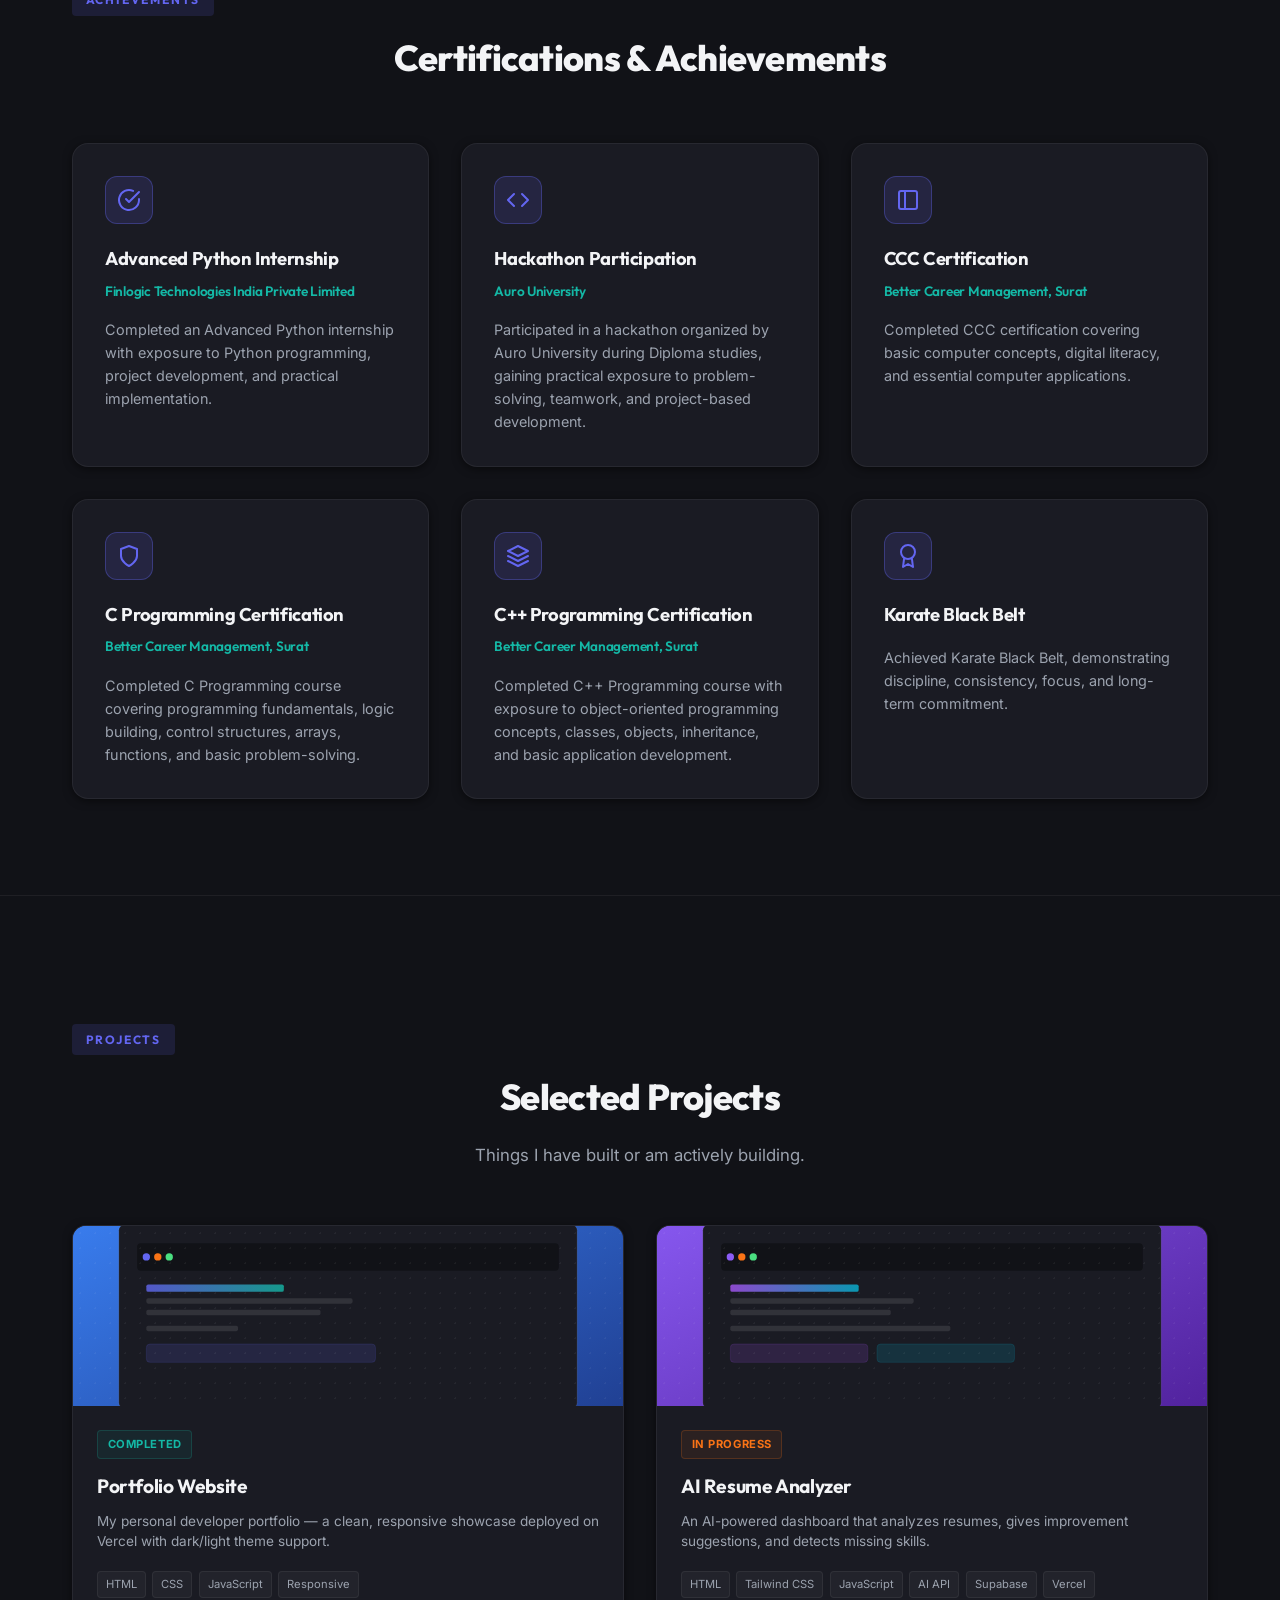
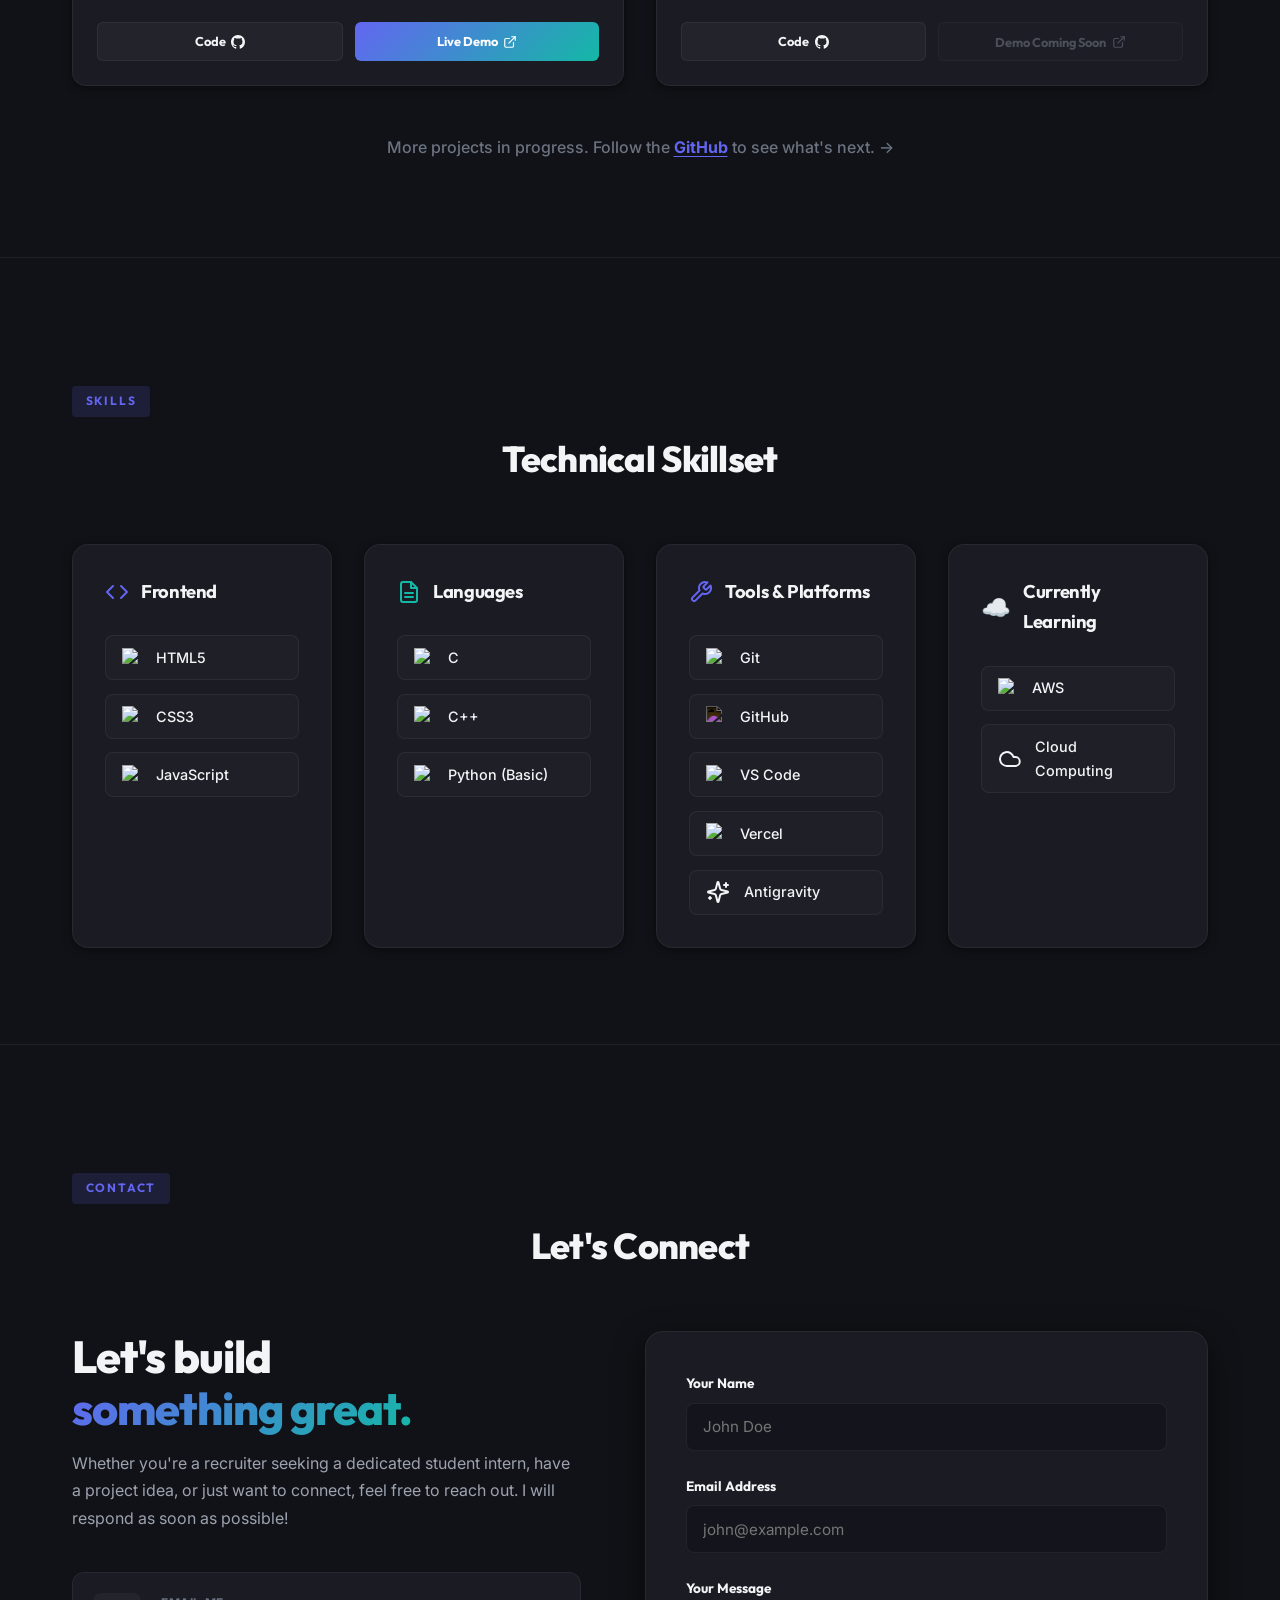
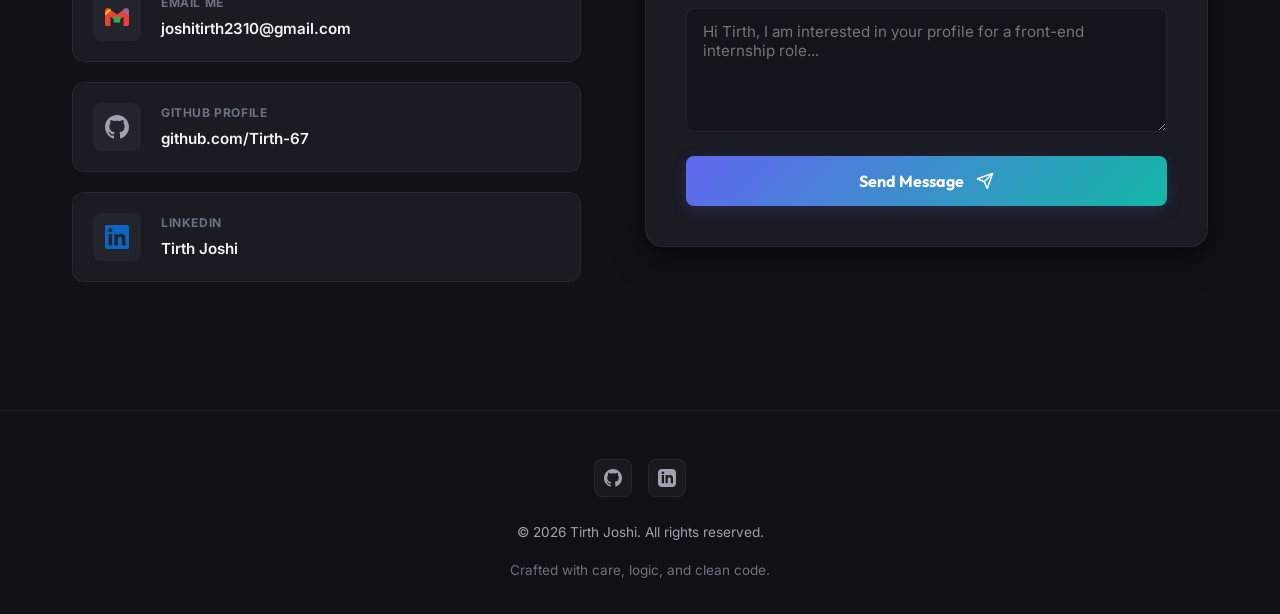
==== commit ace6fd56: "feat: add project thumbnails, og:image, skills grid fix, accessibility improvements" ====
--- a/index.html
+++ b/index.html
@@ -6,13 +6,19 @@
     <meta name="viewport" content="width=device-width, initial-scale=1.0">
     <title>Tirth Joshi | Frontend Developer &amp; CSE Student</title>
 
-    <!-- SEO & Social Media Meta Tags -->
+<!-- SEO & Social Media Meta Tags -->
     <meta name="description"
         content="Portfolio of Tirth Joshi — Frontend Developer and CSE Student at Parul University.">
-    <meta property="og:title" content="Tirth Joshi | Frontend Developer &amp; CSE Student">
+    <meta property="og:title" content="Tirth Joshi | Frontend Developer & CSE Student">
     <meta property="og:description"
         content="Portfolio of Tirth Joshi — Frontend Developer and CSE Student at Parul University">
     <meta property="og:type" content="website">
+    <meta property="og:url" content="https://tirth-joshi-portfolio.vercel.app/">
+    <meta property="og:image" content="https://tirth-joshi-portfolio.vercel.app/assets/og-image.svg">
+    <meta name="twitter:card" content="summary_large_image">
+    <meta name="twitter:title" content="Tirth Joshi | Frontend Developer & CSE Student">
+    <meta name="twitter:description" content="Portfolio of Tirth Joshi — Frontend Developer and CSE Student at Parul University">
+    <meta name="twitter:image" content="https://tirth-joshi-portfolio.vercel.app/assets/og-image.svg">
 
     <!-- Favicon -->
     <link rel="icon"
@@ -26,6 +32,15 @@
         rel="stylesheet">
 
     <link rel="stylesheet" href="style.css">
+
+    <!-- Smooth scroll polyfill for Safari -->
+    <script>
+        if (!('scrollBehavior' in document.documentElement.style)) {
+            const script = document.createElement('script');
+            script.src = 'https://cdn.jsdelivr.net/npm/smoothscroll-polyfill@0.4.4/dist/smoothscroll.min.js';
+            document.head.appendChild(script);
+        }
+    </script>
 </head>
 
 <body class="dark-theme">
@@ -103,9 +118,9 @@
                         <div class="hero-buttons">
                             <a href="#projects" class="cta-button primary-btn">View Projects</a>
 
-                            <a href="./tirth-joshi-resume.pdf" target="_blank" class="cta-button primary-btn resume-view-btn">View
+                            <a href="https://github.com/Tirth-67/tirth-joshi-portfolio/raw/main/tirth-joshi-resume.pdf" target="_blank" class="cta-button primary-btn resume-view-btn">View
                                 Resume</a>
-                            <a href="./tirth-joshi-resume.pdf" download="Tirth_Joshi_Resume.pdf" class="cta-button secondary-btn resume-download-btn">
+                            <a href="https://github.com/Tirth-67/tirth-joshi-portfolio/raw/main/tirth-joshi-resume.pdf" download="Tirth_Joshi_Resume.pdf" class="cta-button secondary-btn resume-download-btn">
                                 <svg width="18" height="18" viewBox="0 0 24 24" fill="none" stroke="currentColor"
                                     stroke-width="2" stroke-linecap="round" stroke-linejoin="round">
                                     <path d="M21 15v4a2 2 0 0 1-2 2H5a2 2 0 0 1-2-2v-4"></path>
@@ -366,11 +381,13 @@
 
                 <div class="projects-grid">
                     <!-- Project 1: Portfolio Website -->
-                    <div class="project-card reveal-item" onclick="openModal(0)">
+                    <div class="project-card reveal-item" onclick="openModal(0)" aria-label="View Portfolio Website project details">
                         <div class="project-card-visual gradient-portfolio">
-                            <!-- Laptop SVG -->
+                            <!-- Project thumbnail -->
+                            <img src="assets/portfolio-preview.svg" alt="Portfolio Website Preview" class="project-thumbnail" loading="lazy">
+                            <!-- Fallback SVG when image not available -->
                             <svg class="project-svg" viewBox="0 0 24 24" fill="none" stroke="currentColor"
-                                stroke-width="1.5">
+                                stroke-width="1.5" style="display: none;">
                                 <rect x="2" y="3" width="20" height="14" rx="2" stroke-linecap="round"
                                     stroke-linejoin="round" />
                                 <line x1="8" y1="21" x2="16" y2="21" stroke-linecap="round" />
@@ -414,11 +431,13 @@
                     </div>
 
                     <!-- Project 2: AI Resume Analyzer -->
-                    <div class="project-card reveal-item" onclick="openModal(1)">
+                    <div class="project-card reveal-item" onclick="openModal(1)" aria-label="View AI Resume Analyzer project details">
                         <div class="project-card-visual gradient-resume">
-                            <!-- Resume/AI SVG -->
+                            <!-- Project thumbnail -->
+                            <img src="assets/ai-resume-analyzer-preview.svg" alt="AI Resume Analyzer Preview" class="project-thumbnail" loading="lazy">
+                            <!-- Fallback SVG when image not available -->
                             <svg class="project-svg" viewBox="0 0 24 24" fill="none" stroke="currentColor"
-                                stroke-width="1.5">
+                                stroke-width="1.5" style="display: none;">
                                 <rect x="4" y="2" width="16" height="20" rx="2" stroke-linecap="round"
                                     stroke-linejoin="round" />
                                 <line x1="8" y1="6" x2="16" y2="6" stroke-linecap="round" />
@@ -444,7 +463,22 @@
                                 <span class="tag">Vercel</span>
                             </div>
                             <div class="project-card-actions" onclick="event.stopPropagation()">
-                                <button class="project-btn disabled-btn" disabled>Code Coming Soon</button>
+                                <a href="https://github.com/Tirth-67/ai-resume-analyzer" target="_blank"
+                                    rel="noopener" class="project-btn github-btn">
+                                    Code
+                                    <svg width="14" height="14" viewBox="0 0 24 24" fill="currentColor">
+                                        <path
+                                            d="M12 0c-6.626 0-12 5.373-12 12 0 5.302 3.438 9.8 8.207 11.387.599.111.793-.261.793-.577v-2.234c-3.338.726-4.033-1.416-4.033-1.416-.546-1.387-1.333-1.756-1.333-1.756-1.089-.745.083-.729.083-.729 1.205.084 1.839 1.237 1.839 1.237 1.07 1.834 2.807 1.304 3.492.997.107-.775.418-1.305.762-1.604-2.665-.305-5.467-1.334-5.467-5.931 0-1.311.469-2.381 1.236-3.221-.124-.303-.535-1.524.117-3.176 0 0 1.008-.322 3.301 1.23.957-.266 1.983-.399 3.003-.404 1.02.005 2.047.138 3.006.404 2.291-1.552 3.297-1.23 3.297-1.23.653 1.653.242 2.874.118 3.176.77.84 1.235 1.911 1.235 3.221 0 4.609-2.807 5.624-5.479 5.921.43.372.823 1.102.823 2.222v3.293c0 .319.192.694.801.576 4.765-1.589 8.199-6.086 8.199-11.386 0-6.627-5.373-12-12-12z" />
+                                    </svg>
+                                </a>
+                                <button class="project-btn disabled-btn" disabled>Demo Coming Soon
+                                    <svg width="14" height="14" viewBox="0 0 24 24" fill="none" stroke="currentColor"
+                                        stroke-width="2" stroke-linecap="round" stroke-linejoin="round">
+                                        <path d="M18 13v6a2 2 0 0 1-2 2H5a2 2 0 0 1-2-2V8a2 2 0 0 1 2-2h6"></path>
+                                        <polyline points="15 3 21 3 21 9"></polyline>
+                                        <line x1="10" y1="14" x2="21" y2="3"></line>
+                                    </svg>
+                                </button>
                             </div>
                         </div>
                     </div>
@@ -747,7 +781,7 @@
                 </a>
 
             </div>
-            <p>&copy; 2026 Tirth Joshi. All rights reserved.</p>
+            <p>&copy; <span id="currentYear">2026</span> Tirth Joshi. All rights reserved.</p>
             <p class="footer-tagline">Crafted with care, logic, and clean code.</p>
         </div>
     </footer>
--- a/style.css
+++ b/style.css
@@ -59,7 +59,15 @@
     padding: 0;
     box-sizing: border-box;
     transition: background-color 0.4s ease, color 0.3s ease, border-color 0.4s ease, box-shadow 0.4s ease, fill 0.3s ease;
-    cursor: none !important;
+}
+
+/* Hide native cursor only on desktop with fine pointer */
+@media (pointer: fine) {
+    *,
+    *::before,
+    *::after {
+        cursor: none !important;
+    }
 }
 
 html {
@@ -135,30 +143,69 @@
 h1 { font-weight: 800; }
 h2 { font-weight: 800; }
 
-/* Custom Interactive Cursor */
+/* Custom Interactive Cursor — Smooth Minimal Design */
 .custom-cursor {
-    width: 10px;
-    height: 10px;
+    width: 8px;
+    height: 8px;
     background: var(--accent-teal);
     border-radius: 50%;
     position: fixed;
+    top: 0;
+    left: 0;
     pointer-events: none;
     z-index: 9999;
+    will-change: transform;
     transform: translate(-50%, -50%);
-    transition: width 0.2s, height 0.2s, background-color 0.2s;
-}
-
-.cursor-glow {
+    opacity: 0;
+    transition: opacity 0.3s ease, width 0.25s ease, height 0.25s ease, background-color 0.25s ease;
+}
+
+.custom-cursor.visible {
+    opacity: 1;
+}
+
+.custom-cursor.hovering {
     width: 40px;
     height: 40px;
+    background: rgba(99, 102, 241, 0.12);
     border: 1.5px solid var(--accent-color);
+    mix-blend-mode: normal;
+}
+
+.cursor-glow {
+    width: 36px;
+    height: 36px;
+    border: 1px solid rgba(99, 102, 241, 0.25);
     background: transparent;
     border-radius: 50%;
     position: fixed;
+    top: 0;
+    left: 0;
     pointer-events: none;
     z-index: 9998;
+    will-change: transform;
     transform: translate(-50%, -50%);
-    transition: top 0.1s ease-out, left 0.1s ease-out, width 0.2s, height 0.2s, border-color 0.2s;
+    opacity: 0;
+    transition: opacity 0.3s ease, width 0.25s ease, height 0.25s ease, border-color 0.25s ease;
+}
+
+.cursor-glow.visible {
+    opacity: 1;
+}
+
+.cursor-glow.hovering {
+    width: 44px;
+    height: 44px;
+    border-color: rgba(99, 102, 241, 0.15);
+    opacity: 0;
+}
+
+/* Hide custom cursor on touch / mobile devices */
+@media (pointer: coarse) {
+    .custom-cursor,
+    .cursor-glow {
+        display: none !important;
+    }
 }
 
 /* ----------------------------------------------------
@@ -927,6 +974,17 @@
     overflow: hidden;
 }
 
+.project-thumbnail {
+    width: 100%;
+    height: 100%;
+    object-fit: cover;
+    transition: transform 0.4s ease;
+}
+
+.project-card:hover .project-thumbnail {
+    transform: scale(1.05);
+}
+
 .project-svg {
     width: 60px;
     height: 60px;
@@ -1117,7 +1175,7 @@
 
 .skills-grid {
     display: grid;
-    grid-template-columns: repeat(3, 1fr);
+    grid-template-columns: repeat(4, 1fr);
     gap: 2rem;
 }
 
@@ -1473,6 +1531,26 @@
 .send-btn:hover {
     transform: translateY(-2px);
     box-shadow: 0 8px 25px rgba(99, 102, 241, 0.35);
+}
+
+/* Loading spinner for buttons */
+.btn-spinner {
+    width: 18px;
+    height: 18px;
+    border: 2px solid transparent;
+    border-top-color: #fff;
+    border-radius: 50%;
+    animation: spin 0.8s linear infinite;
+}
+
+@keyframes spin {
+    to { transform: rotate(360deg); }
+}
+
+/* Focus visible for accessibility */
+*:focus-visible {
+    outline: 2px solid var(--accent-color);
+    outline-offset: 2px;
 }
 
 /* ----------------------------------------------------
